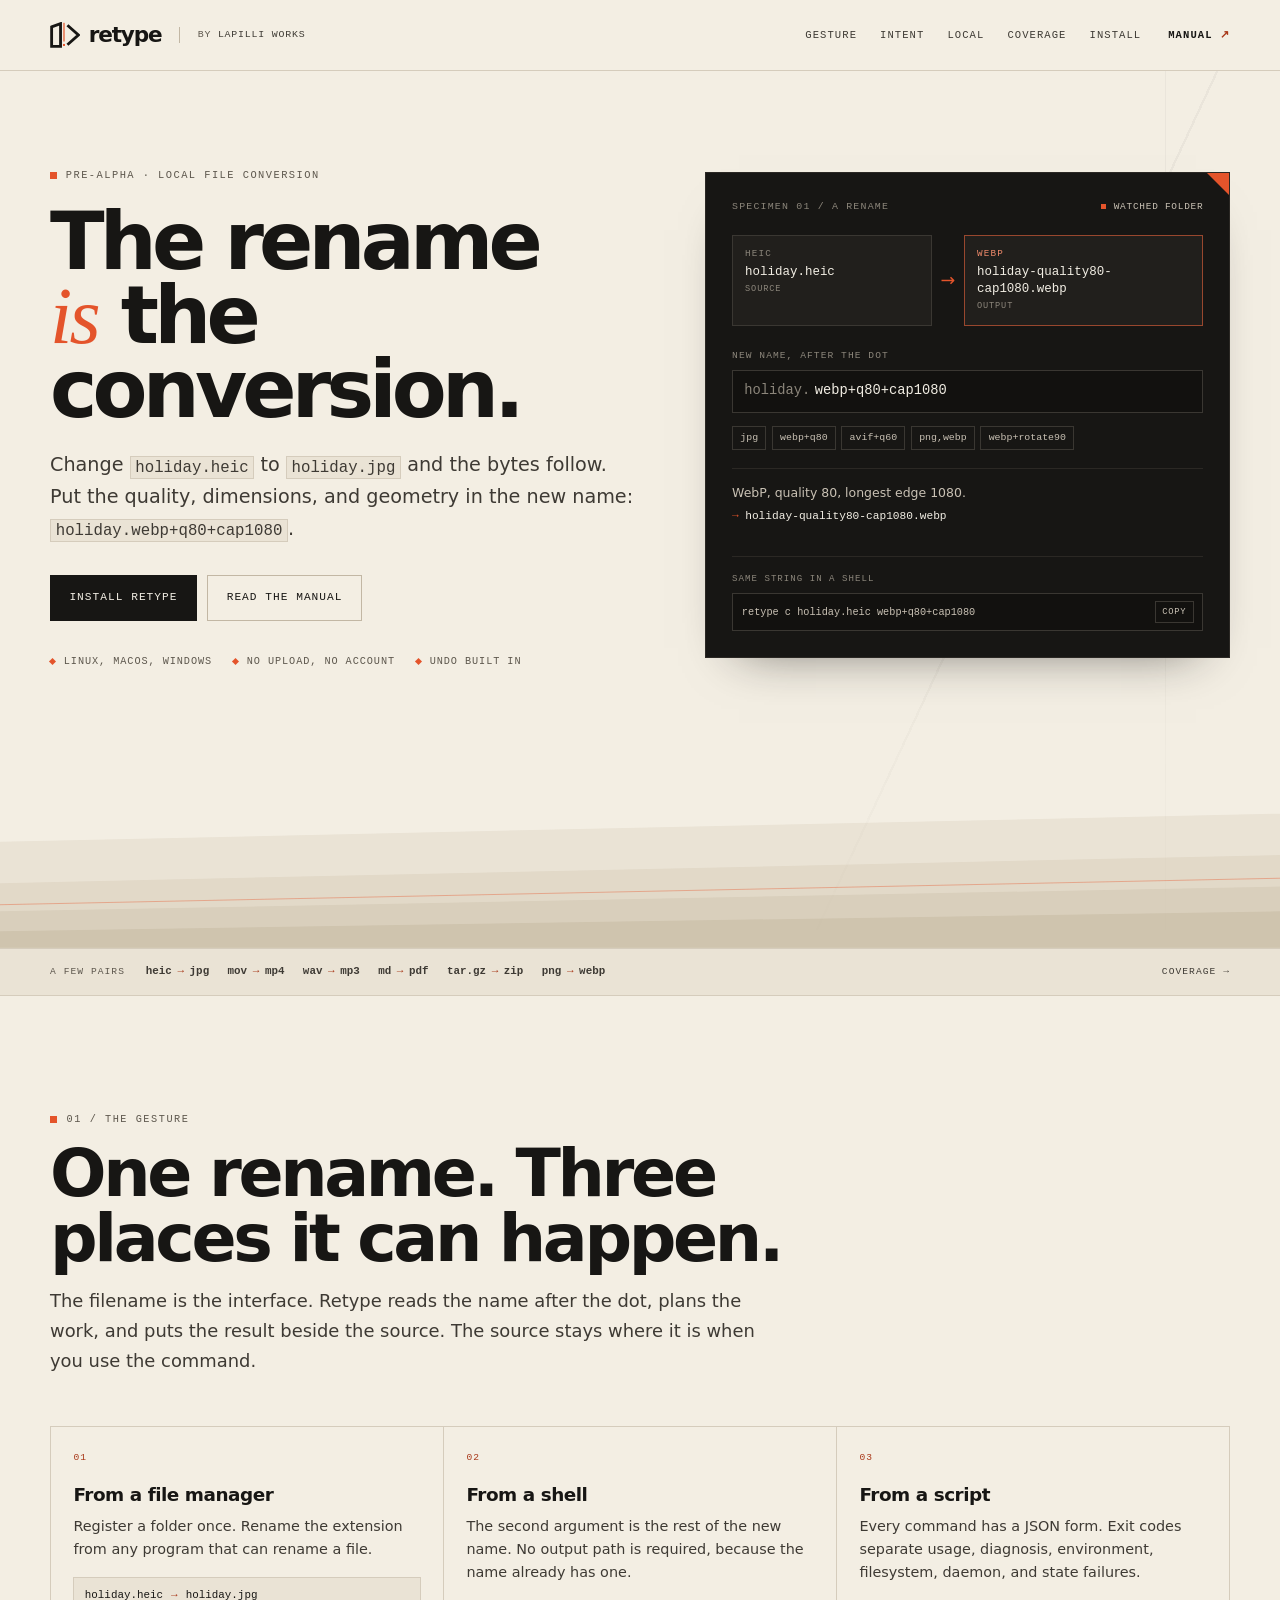
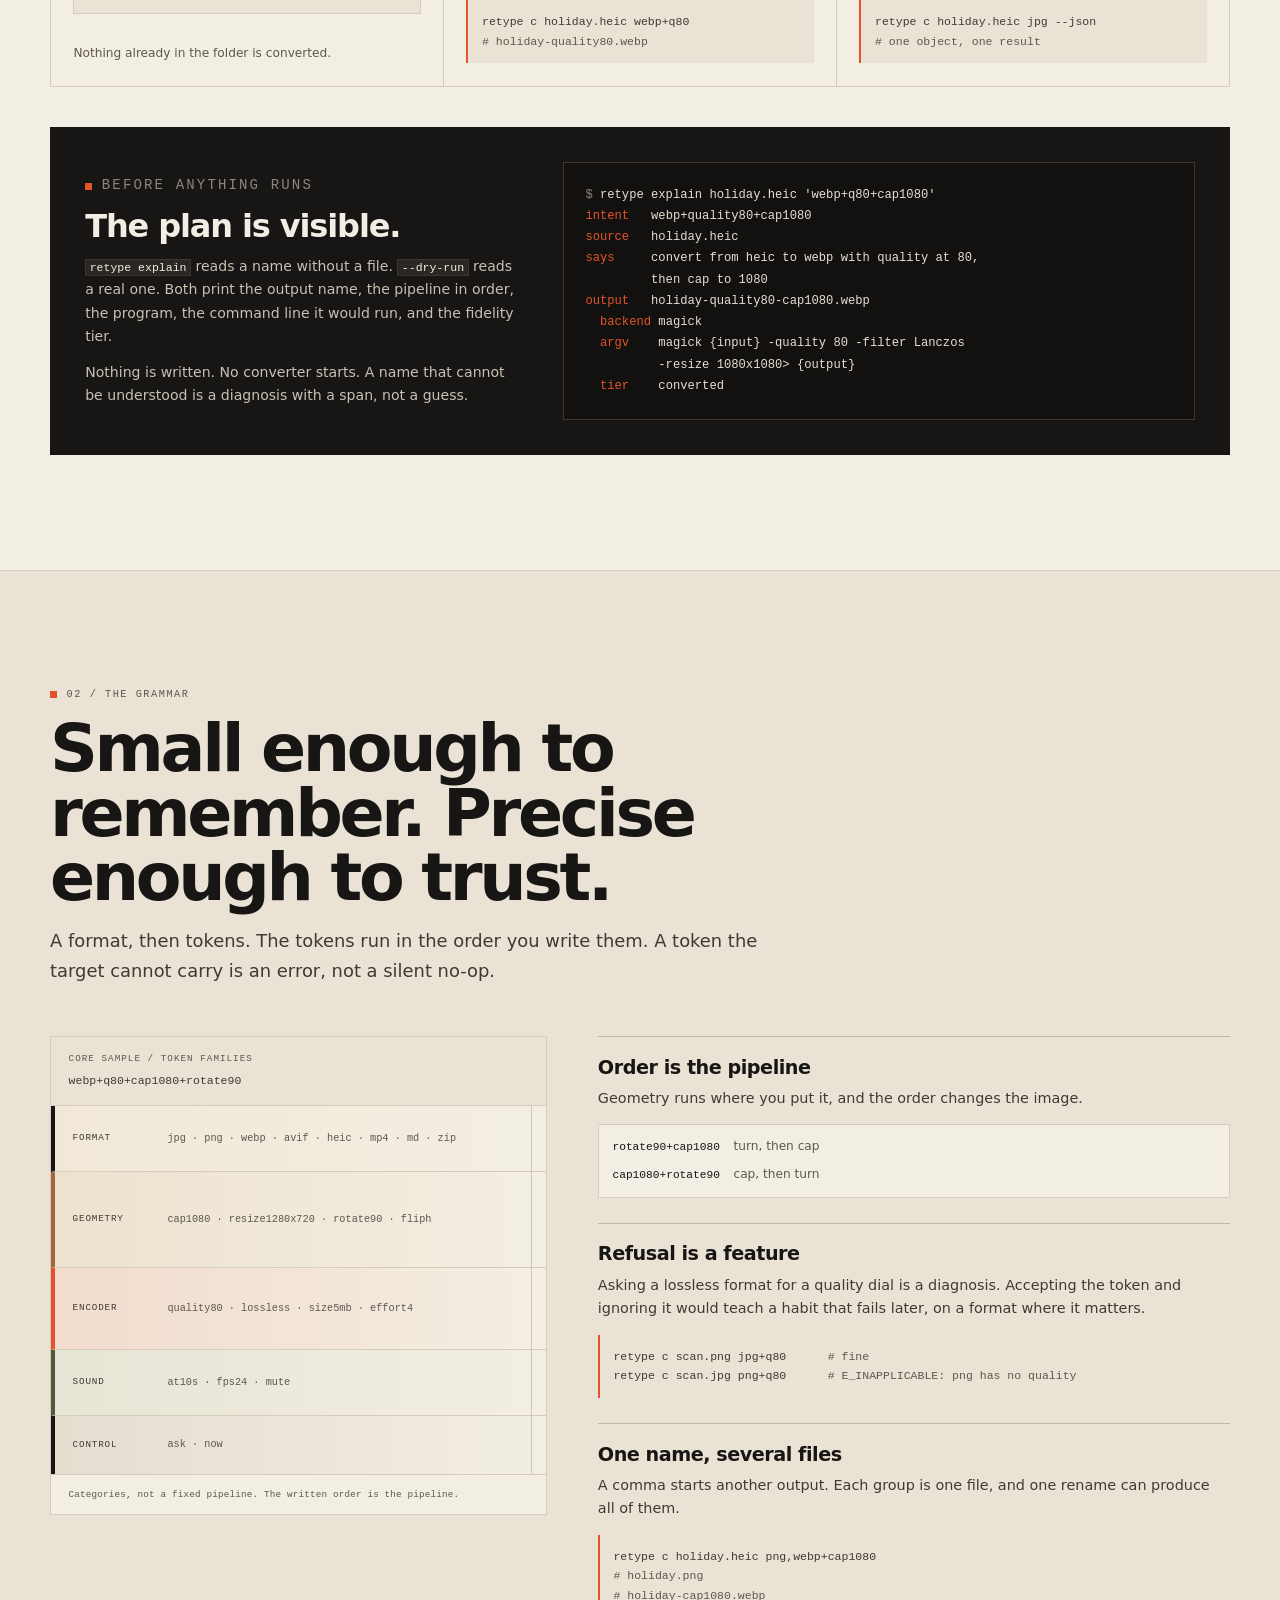
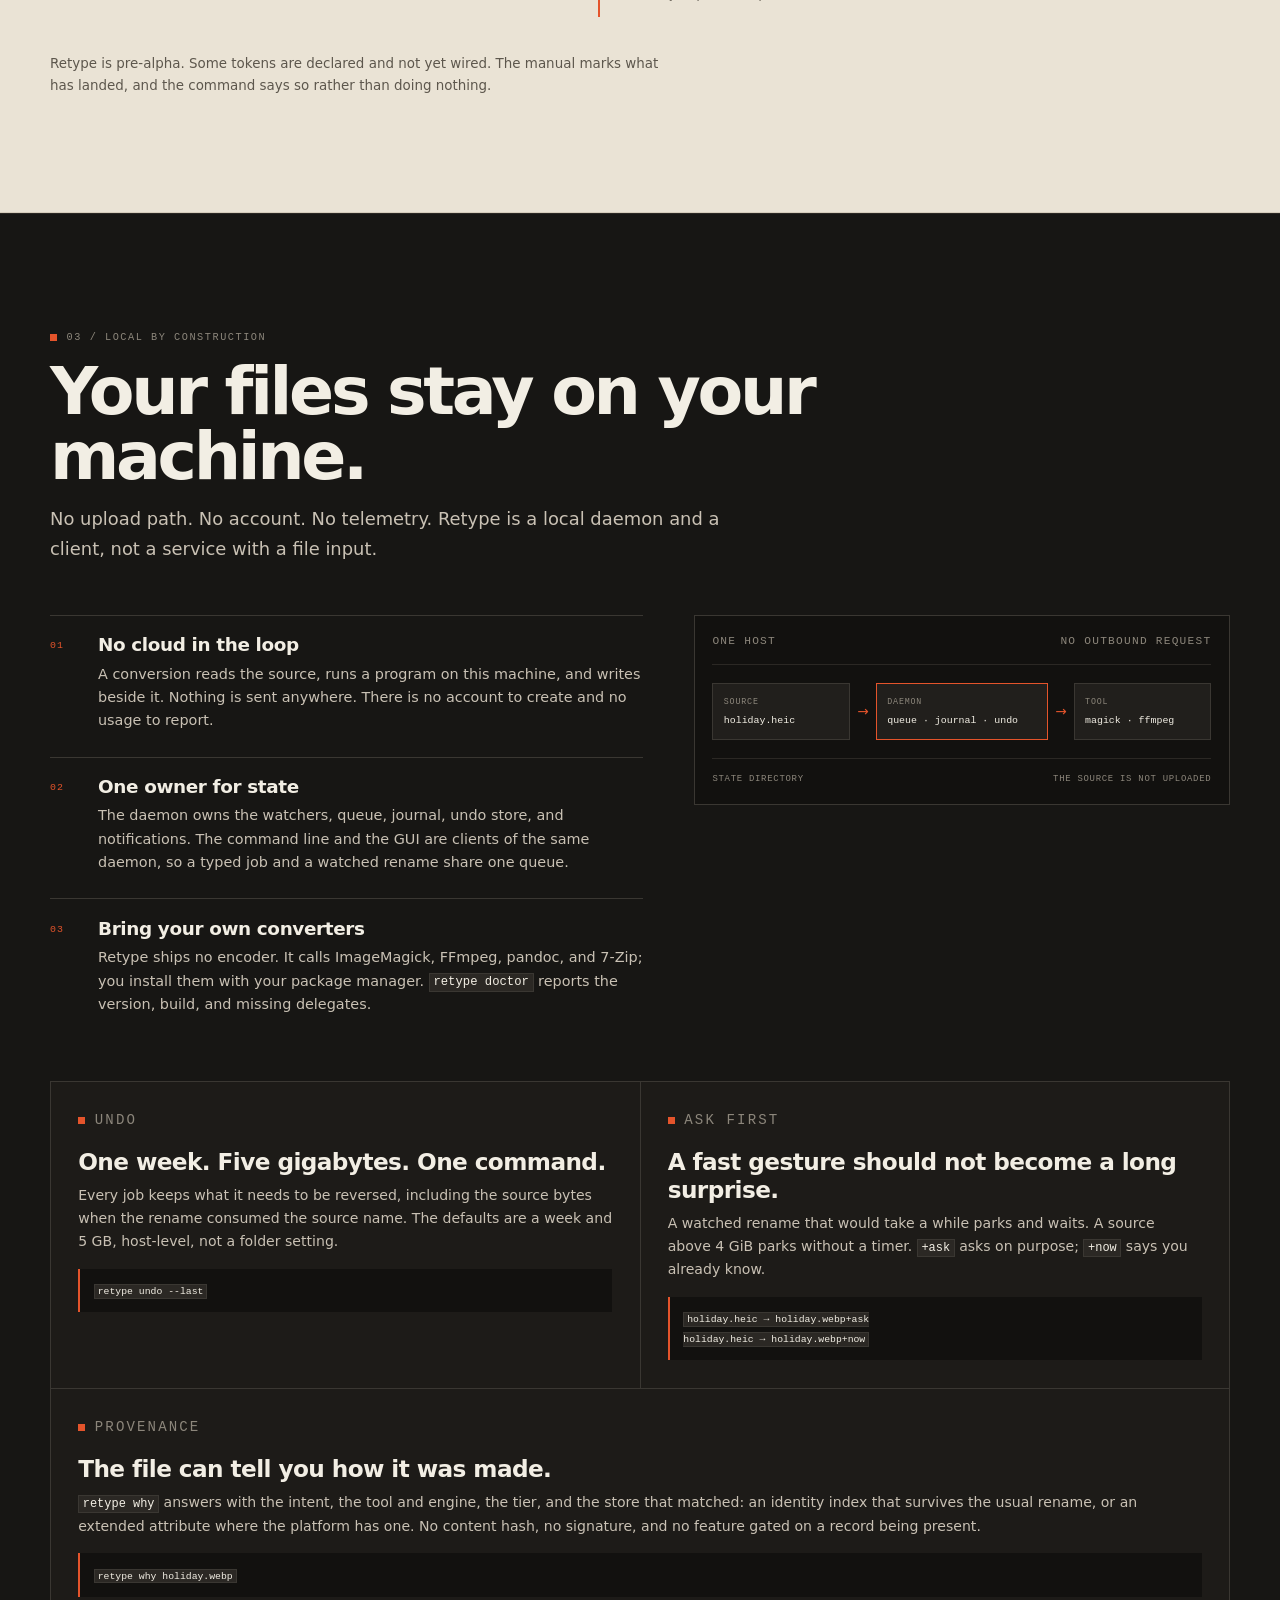
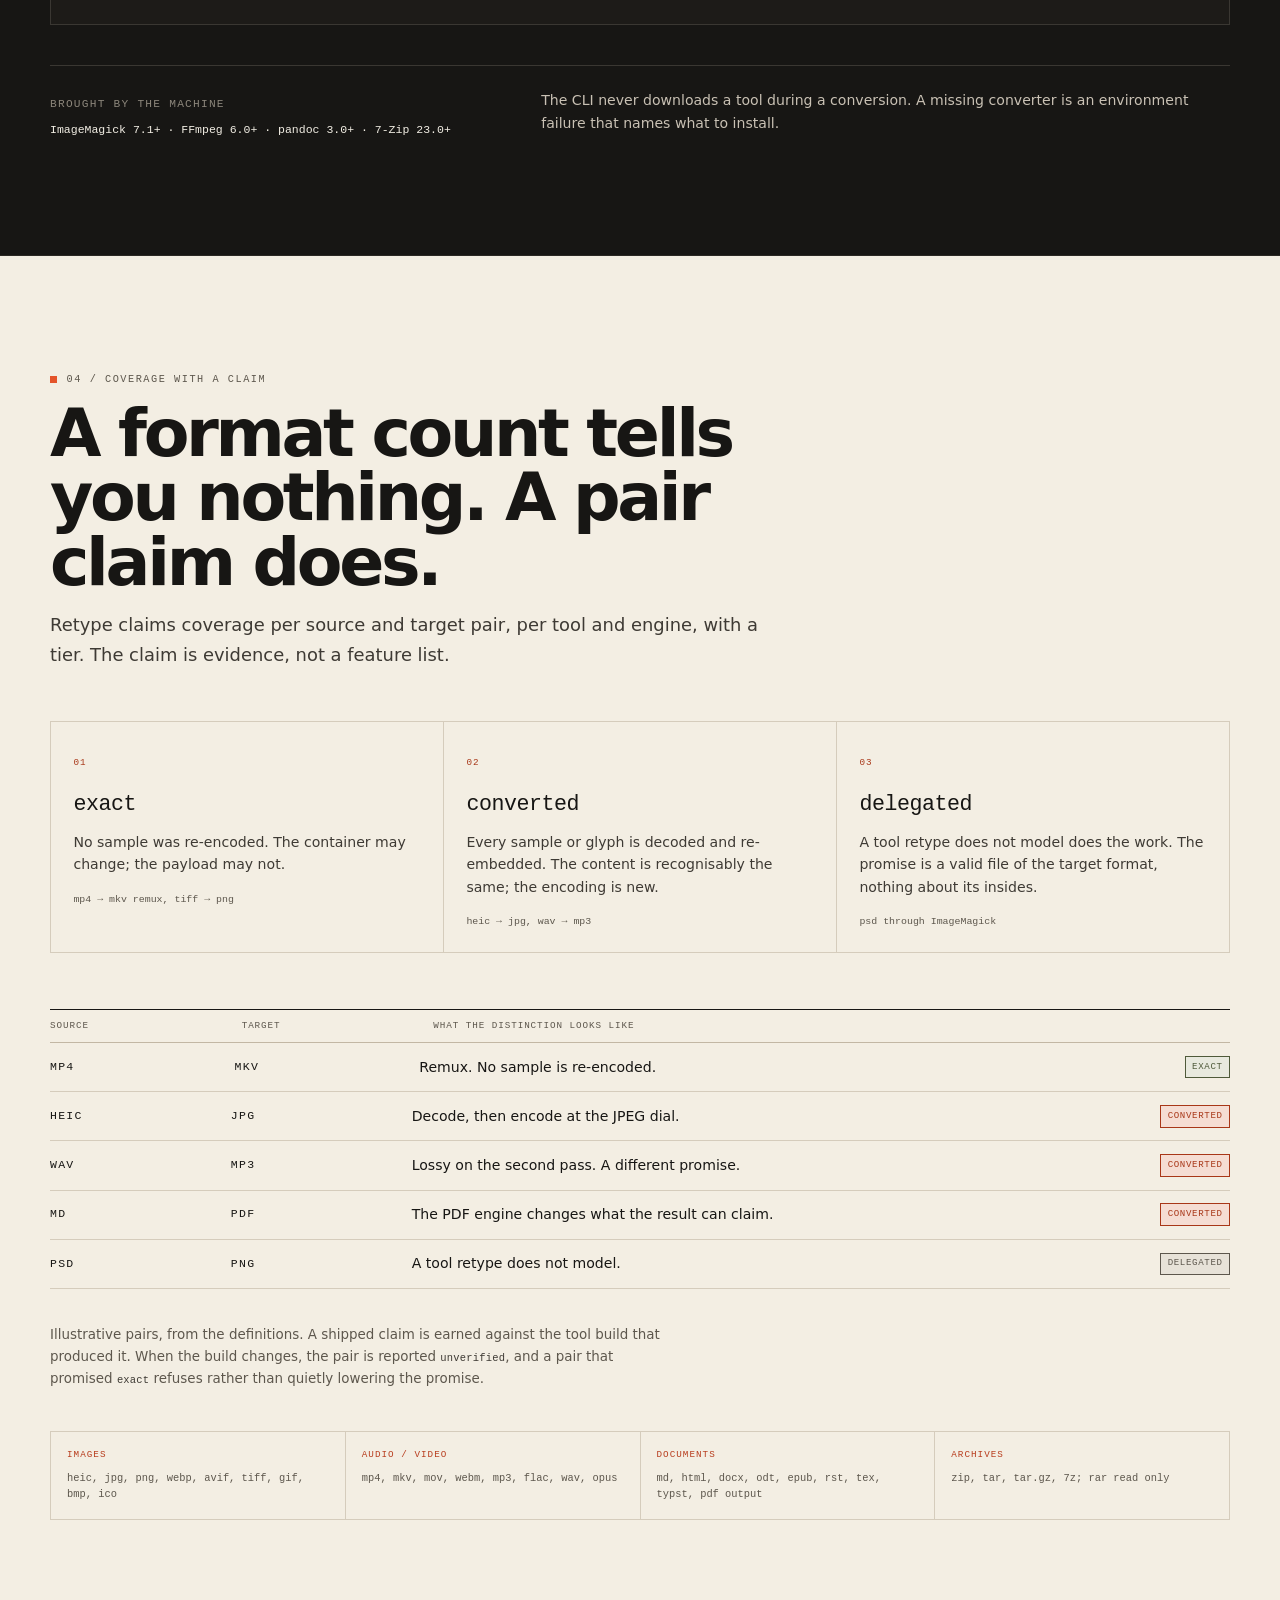
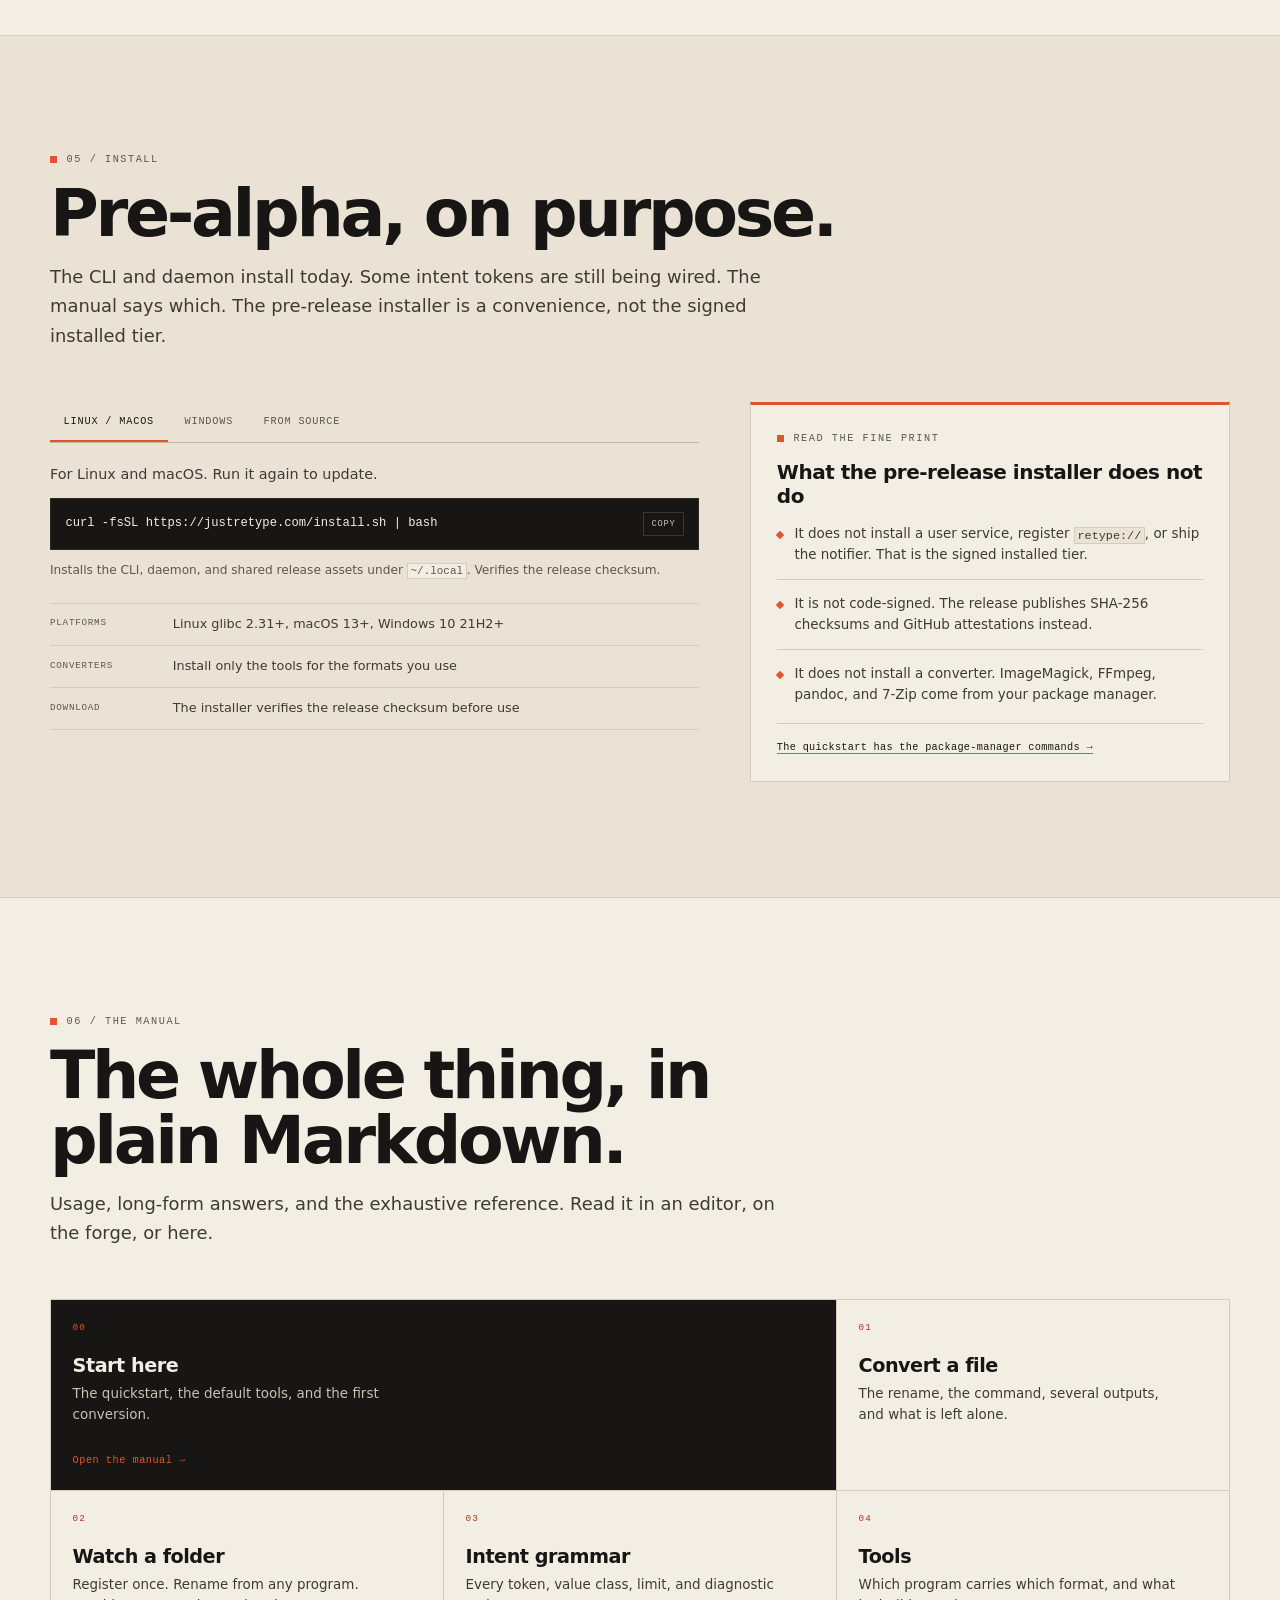
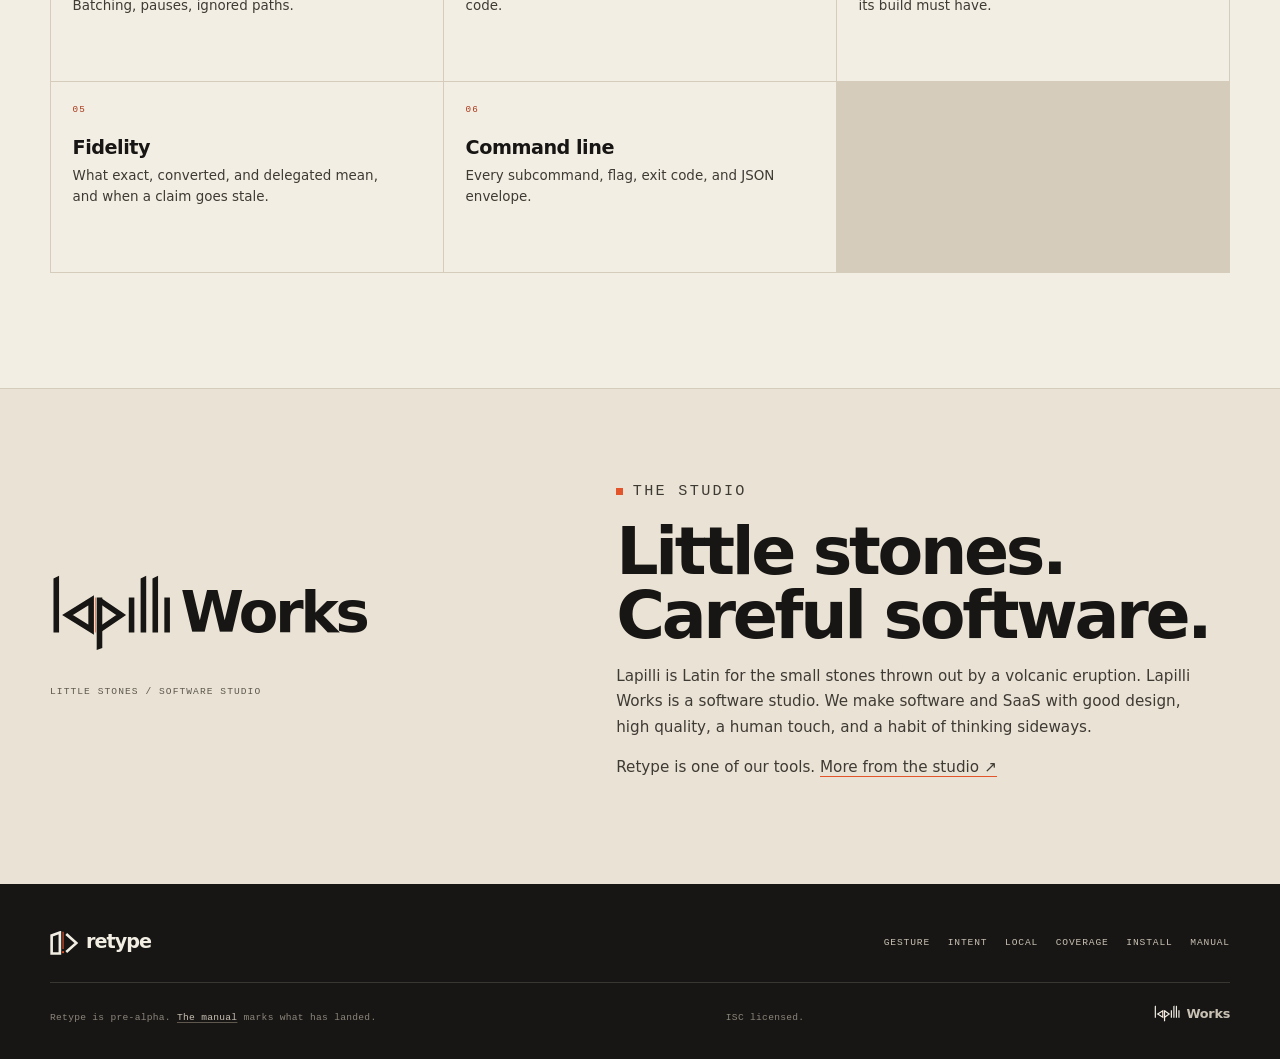
==== sites/product/index.html @ c3df469e "impl: add the retype product site" ====
<!DOCTYPE html>
<html lang="en-GB">
<head>
	<meta charset="utf-8">
	<meta name="viewport" content="width=device-width, initial-scale=1">
	<title>Retype - The rename is the conversion</title>
	<meta name="description" content="Retype is a local file converter that reads the extension. Rename holiday.heic to holiday.jpg, or holiday.webp+q80+cap1080, and the bytes follow. No upload, no account, no telemetry.">
	<meta name="theme-color" content="#F3EEE3">
	<meta name="color-scheme" content="light">
	<link rel="canonical" href="https://justretype.com/">
	<link rel="icon" href="public/favicon.svg" type="image/svg+xml">
	<link rel="stylesheet" href="assets/styles.css">
	<meta property="og:type" content="website">
	<meta property="og:site_name" content="Retype">
	<meta property="og:title" content="Retype - The rename is the conversion">
	<meta property="og:description" content="Change the extension. The bytes follow. Quality, size, and geometry travel on the same name. Local only, with undo.">
	<meta property="og:url" content="https://justretype.com/">
	<meta property="og:image" content="https://justretype.com/public/og.svg">
	<meta property="og:image:type" content="image/svg+xml">
	<meta property="og:image:width" content="1200">
	<meta property="og:image:height" content="630">
	<meta property="og:image:alt" content="Retype. The rename is the conversion.">
	<meta name="twitter:card" content="summary_large_image">
	<meta name="twitter:image" content="https://justretype.com/public/og.svg">
	<noscript>
		<style>
			[data-reveal] { opacity: 1 !important; transform: none !important; }
			.tab-panel[hidden] { display: block !important; }
			.tabs { display: none; }
			@media (max-width: 900px) {
				.masthead-inner { flex-wrap: wrap; }
				.nav { position: static; display: flex; flex-direction: column; align-items: stretch; width: 100%; padding: 0 0 1rem; border: 0; box-shadow: none; }
				.nav a { padding: 0.7rem 0; border-bottom: 1px solid var(--line); }
				.nav-docs { border-bottom: 0; padding-left: 0; }
				.nav-toggle { display: none; }
			}
		</style>
	</noscript>
	<script>
		document.documentElement.classList.add('js')
		window.addEventListener('load', () => {
			setTimeout(() => {
				if (document.querySelector('[data-reveal].is-visible')) return
				for (const element of document.querySelectorAll('[data-reveal]')) element.classList.add('is-visible')
			}, 2500)
		})
	</script>
</head>
<body>
	<a class="skip-link" href="#main">Skip to content</a>

	<header class="masthead" data-header>
		<div class="wrap masthead-inner">
			<a class="brand" href="#top" aria-label="Retype, home">
				<img class="brand-mark" src="public/mark.svg" alt="" width="30" height="26">
				<span class="brand-word">retype</span>
			</a>
			<p class="brand-studio">by <a href="#studio">Lapilli Works</a></p>
			<button class="nav-toggle" type="button" aria-expanded="false" aria-controls="primary-nav" data-nav-toggle>
				<span class="nav-toggle-label" data-nav-label>Menu</span>
				<span class="nav-toggle-bars" aria-hidden="true"></span>
			</button>
			<nav class="nav" id="primary-nav" aria-label="Primary">
				<a href="#gesture">Gesture</a>
				<a href="#intent">Intent</a>
				<a href="#local">Local</a>
				<a href="#coverage">Coverage</a>
				<a href="#install">Install</a>
				<a class="nav-docs" href="/docs/">Manual <span aria-hidden="true">&#8599;</span></a>
			</nav>
		</div>
	</header>

	<main id="main">
		<section class="hero" id="top">
			<div class="wrap hero-grid">
				<div class="hero-copy">
					<p class="status" data-reveal><span class="status-dot" aria-hidden="true"></span> Pre-alpha &middot; local file conversion</p>
					<h1 data-reveal>
						<span class="h1-line">The rename</span>
						<span class="h1-line"><span class="accent">is</span> the</span>
						<span class="h1-line">conversion.</span>
					</h1>
					<p class="lede" data-reveal>Change <code>holiday.heic</code> to <code>holiday.jpg</code> and the bytes follow. Put the quality, dimensions, and geometry in the new name: <code>holiday.webp+q80+cap1080</code>.</p>
					<div class="actions" data-reveal>
						<a class="button primary" href="#install">Install retype</a>
						<a class="button ghost" href="/docs/">Read the manual</a>
					</div>
					<ul class="facts" data-reveal>
						<li>Linux, macOS, Windows</li>
						<li>No upload, no account</li>
						<li>Undo built in</li>
					</ul>
				</div>

				<div class="specimen" data-reveal role="group" aria-label="Interactive rename preview">
					<div class="specimen-head">
						<span class="mono">Specimen 01 / a rename</span>
						<span class="specimen-state"><span class="status-dot" aria-hidden="true"></span> watched folder</span>
					</div>

					<div class="rename">
						<div class="file-card">
							<span class="file-type">HEIC</span>
							<span class="file-name">holiday.heic</span>
							<span class="file-meta">source</span>
						</div>
						<span class="rename-arrow" aria-hidden="true">&rarr;</span>
						<div class="file-card target">
							<span class="file-type" data-target-type>WEBP</span>
							<span class="file-name" data-target-name>holiday-quality80-cap1080.webp</span>
							<span class="file-meta">output</span>
						</div>
					</div>

					<div class="field">
						<label for="intent-input">New name, after the dot</label>
						<div class="intent-input">
							<span aria-hidden="true">holiday.</span>
							<input id="intent-input" type="text" value="webp+q80+cap1080" spellcheck="false" autocomplete="off" autocapitalize="off" aria-describedby="demo-note">
						</div>
					</div>

					<div class="recipes" role="group" aria-label="Try a name">
						<button type="button" data-intent="jpg">jpg</button>
						<button type="button" data-intent="webp+q80">webp+q80</button>
						<button type="button" data-intent="avif+q60">avif+q60</button>
						<button type="button" data-intent="png,webp">png,webp</button>
						<button type="button" data-intent="webp+rotate90+cap1080">webp+rotate90</button>
					</div>

					<div class="demo-out" aria-live="polite">
						<p class="demo-note" id="demo-note" data-demo-note>WebP, quality 80, capped at 1080.</p>
						<ul class="output-list" data-output-list>
							<li><code>holiday-quality80-cap1080.webp</code></li>
						</ul>
					</div>

					<div class="specimen-foot">
						<span class="mono">Same string in a shell</span>
						<div class="mini-command">
							<code data-command>retype c holiday.heic webp+q80+cap1080</code>
							<button type="button" data-copy-command aria-label="Copy command">Copy</button>
						</div>
					</div>
				</div>
			</div>

			<div class="strata-band" aria-hidden="true">
				<svg viewBox="0 0 1440 170" preserveAspectRatio="none" focusable="false">
					<path d="M0 42 L1440 8 L1440 170 L0 170 Z" fill="#EAE3D5"/>
					<path d="M0 92 L1440 58 L1440 170 L0 170 Z" fill="#E2D9C8"/>
					<path d="M0 126 L1440 96 L1440 170 L0 170 Z" fill="#D9CFBC"/>
					<path d="M0 150 L1440 126 L1440 170 L0 170 Z" fill="#CFC4AE"/>
					<path d="M0 118 L1440 86" fill="none" stroke="#E4542B" stroke-width="1" opacity=".45"/>
				</svg>
			</div>
		</section>

		<div class="pair-strip">
			<div class="wrap pair-strip-inner">
				<span class="mono pair-label">A few pairs</span>
				<ul>
					<li><b>heic</b><span aria-hidden="true">&rarr;</span><b>jpg</b></li>
					<li><b>mov</b><span aria-hidden="true">&rarr;</span><b>mp4</b></li>
					<li><b>wav</b><span aria-hidden="true">&rarr;</span><b>mp3</b></li>
					<li><b>md</b><span aria-hidden="true">&rarr;</span><b>pdf</b></li>
					<li><b>tar.gz</b><span aria-hidden="true">&rarr;</span><b>zip</b></li>
					<li><b>png</b><span aria-hidden="true">&rarr;</span><b>webp</b></li>
				</ul>
				<a class="mono pair-link" href="#coverage">Coverage <span aria-hidden="true">&rarr;</span></a>
			</div>
		</div>

		<section class="section" id="gesture">
			<div class="wrap">
				<header class="section-head" data-reveal>
					<p class="kicker">01 / The gesture</p>
					<h2>One rename. Three places it can happen.</h2>
					<p class="section-lede">The filename is the interface. Retype reads the name after the dot, plans the work, and puts the result beside the source. The source stays where it is when you use the command.</p>
				</header>

				<div class="gesture-grid">
					<article class="gesture-card" data-reveal>
						<span class="card-index">01</span>
						<h3>From a file manager</h3>
						<p>Register a folder once. Rename the extension from any program that can rename a file.</p>
						<div class="mini-rename" aria-label="Rename holiday.heic to holiday.jpg">
							<code>holiday.heic</code>
							<span aria-hidden="true">&rarr;</span>
							<code>holiday.jpg</code>
						</div>
						<p class="card-note">Nothing already in the folder is converted.</p>
					</article>

					<article class="gesture-card" data-reveal>
						<span class="card-index">02</span>
						<h3>From a shell</h3>
						<p>The second argument is the rest of the new name. No output path is required, because the name already has one.</p>
						<pre class="snippet"><code>retype c holiday.heic webp+q80
<span class="c-muted"># holiday-quality80.webp</span></code></pre>
					</article>

					<article class="gesture-card" data-reveal>
						<span class="card-index">03</span>
						<h3>From a script</h3>
						<p>Every command has a JSON form. Exit codes separate usage, diagnosis, environment, filesystem, daemon, and state failures.</p>
						<pre class="snippet"><code>retype c holiday.heic jpg --json
<span class="c-muted"># one object, one result</span></code></pre>
					</article>
				</div>

				<div class="explain-panel" data-reveal>
					<div class="explain-copy">
						<p class="kicker">Before anything runs</p>
						<h3>The plan is visible.</h3>
						<p><code>retype explain</code> reads a name without a file. <code>--dry-run</code> reads a real one. Both print the output name, the pipeline in order, the program, the command line it would run, and the fidelity tier.</p>
						<p>Nothing is written. No converter starts. A name that cannot be understood is a diagnosis with a span, not a guess.</p>
					</div>
					<pre class="terminal" aria-label="Example retype explain output"><code><span class="c-muted">$</span> retype explain holiday.heic 'webp+q80+cap1080'
<span class="c-key">intent</span>   webp+quality80+cap1080
<span class="c-key">source</span>   holiday.heic
<span class="c-key">says</span>     convert from heic to webp with quality at 80,
         then cap to 1080
<span class="c-key">output</span>   holiday-quality80-cap1080.webp
  <span class="c-key">backend</span> magick
  <span class="c-key">argv</span>    magick {input} -quality 80 -filter Lanczos
          -resize 1080x1080&gt; {output}
  <span class="c-key">tier</span>    converted</code></pre>
				</div>
			</div>
		</section>

		<section class="section section-tint" id="intent">
			<div class="wrap">
				<header class="section-head" data-reveal>
					<p class="kicker">02 / The grammar</p>
					<h2>Small enough to remember. Precise enough to trust.</h2>
					<p class="section-lede">A format, then tokens. The tokens run in the order you write them. A token the target cannot carry is an error, not a silent no-op.</p>
				</header>

				<div class="intent-layout">
					<div class="core-sample" data-reveal>
						<div class="core-head">
							<span class="mono">Core sample / token families</span>
							<code>webp+q80+cap1080+rotate90</code>
						</div>
						<ol class="core" aria-label="Token families">
							<li class="core-layer core-format">
								<span class="core-name">Format</span>
								<span class="core-tokens">jpg &middot; png &middot; webp &middot; avif &middot; heic &middot; mp4 &middot; md &middot; zip</span>
							</li>
							<li class="core-layer core-geometry">
								<span class="core-name">Geometry</span>
								<span class="core-tokens">cap1080 &middot; resize1280x720 &middot; rotate90 &middot; fliph</span>
							</li>
							<li class="core-layer core-encoder">
								<span class="core-name">Encoder</span>
								<span class="core-tokens">quality80 &middot; lossless &middot; size5mb &middot; effort4</span>
							</li>
							<li class="core-layer core-sound">
								<span class="core-name">Sound</span>
								<span class="core-tokens">at10s &middot; fps24 &middot; mute</span>
							</li>
							<li class="core-layer core-control">
								<span class="core-name">Control</span>
								<span class="core-tokens">ask &middot; now</span>
							</li>
						</ol>
						<p class="core-note">Categories, not a fixed pipeline. The written order is the pipeline.</p>
					</div>

					<div class="intent-notes">
						<article data-reveal>
							<h3>Order is the pipeline</h3>
							<p>Geometry runs where you put it, and the order changes the image.</p>
							<div class="compare">
								<code>rotate90+cap1080</code>
								<span>turn, then cap</span>
								<code>cap1080+rotate90</code>
								<span>cap, then turn</span>
							</div>
						</article>

						<article data-reveal>
							<h3>Refusal is a feature</h3>
							<p>Asking a lossless format for a quality dial is a diagnosis. Accepting the token and ignoring it would teach a habit that fails later, on a format where it matters.</p>
							<pre class="snippet"><code>retype c scan.png jpg+q80      <span class="c-muted"># fine</span>
retype c scan.jpg png+q80      <span class="c-muted"># E_INAPPLICABLE: png has no quality</span></code></pre>
						</article>

						<article data-reveal>
							<h3>One name, several files</h3>
							<p>A comma starts another output. Each group is one file, and one rename can produce all of them.</p>
							<pre class="snippet"><code>retype c holiday.heic png,webp+cap1080
<span class="c-muted"># holiday.png</span>
<span class="c-muted"># holiday-cap1080.webp</span></code></pre>
						</article>
					</div>
				</div>

				<p class="fine-print" data-reveal>Retype is pre-alpha. Some tokens are declared and not yet wired. The manual marks what has landed, and the command says so rather than doing nothing.</p>
			</div>
		</section>

		<section class="section section-dark" id="local">
			<div class="wrap">
				<header class="section-head" data-reveal>
					<p class="kicker light">03 / Local by construction</p>
					<h2>Your files stay on your machine.</h2>
					<p class="section-lede">No upload path. No account. No telemetry. Retype is a local daemon and a client, not a service with a file input.</p>
				</header>

				<div class="local-grid">
					<div class="local-principles">
						<article data-reveal>
							<span class="num">01</span>
							<h3>No cloud in the loop</h3>
							<p>A conversion reads the source, runs a program on this machine, and writes beside it. Nothing is sent anywhere. There is no account to create and no usage to report.</p>
						</article>
						<article data-reveal>
							<span class="num">02</span>
							<h3>One owner for state</h3>
							<p>The daemon owns the watchers, queue, journal, undo store, and notifications. The command line and the GUI are clients of the same daemon, so a typed job and a watched rename share one queue.</p>
						</article>
						<article data-reveal>
							<span class="num">03</span>
							<h3>Bring your own converters</h3>
							<p>Retype ships no encoder. It calls ImageMagick, FFmpeg, pandoc, and 7-Zip; you install them with your package manager. <code>retype doctor</code> reports the version, build, and missing delegates.</p>
						</article>
					</div>

					<figure class="schematic" data-reveal>
						<div class="schematic-head">
							<span class="mono">One host</span>
							<span class="mono">no outbound request</span>
						</div>
						<div class="schematic-row">
							<div class="node">
								<span class="node-label">source</span>
								<strong>holiday.heic</strong>
							</div>
							<span class="node-arrow" aria-hidden="true">&rarr;</span>
							<div class="node node-daemon">
								<span class="node-label">daemon</span>
								<strong>queue &middot; journal &middot; undo</strong>
							</div>
							<span class="node-arrow" aria-hidden="true">&rarr;</span>
							<div class="node">
								<span class="node-label">tool</span>
								<strong>magick &middot; ffmpeg</strong>
							</div>
						</div>
						<figcaption>
							<span>state directory</span>
							<span>the source is not uploaded</span>
						</figcaption>
					</figure>
				</div>

				<div class="dark-cards">
					<article class="dark-card" data-reveal>
						<p class="kicker light">Undo</p>
						<h3>One week. Five gigabytes. One command.</h3>
						<p>Every job keeps what it needs to be reversed, including the source bytes when the rename consumed the source name. The defaults are a week and 5 GB, host-level, not a folder setting.</p>
						<pre class="snippet dark"><code>retype undo --last</code></pre>
					</article>
					<article class="dark-card" data-reveal>
						<p class="kicker light">Ask first</p>
						<h3>A fast gesture should not become a long surprise.</h3>
						<p>A watched rename that would take a while parks and waits. A source above 4 GiB parks without a timer. <code>+ask</code> asks on purpose; <code>+now</code> says you already know.</p>
						<pre class="snippet dark"><code>holiday.heic &rarr; holiday.webp+ask
holiday.heic &rarr; holiday.webp+now</code></pre>
					</article>
					<article class="dark-card dark-card-wide" data-reveal>
						<p class="kicker light">Provenance</p>
						<h3>The file can tell you how it was made.</h3>
						<p><code>retype why</code> answers with the intent, the tool and engine, the tier, and the store that matched: an identity index that survives the usual rename, or an extended attribute where the platform has one. No content hash, no signature, and no feature gated on a record being present.</p>
						<pre class="snippet dark"><code>retype why holiday.webp</code></pre>
					</article>
				</div>

				<div class="tool-row" data-reveal>
					<div>
						<span class="mono">Brought by the machine</span>
						<p class="tool-list">ImageMagick 7.1+ &middot; FFmpeg 6.0+ &middot; pandoc 3.0+ &middot; 7-Zip 23.0+</p>
					</div>
					<p>The CLI never downloads a tool during a conversion. A missing converter is an environment failure that names what to install.</p>
				</div>
			</div>
		</section>

		<section class="section" id="coverage">
			<div class="wrap">
				<header class="section-head" data-reveal>
					<p class="kicker">04 / Coverage with a claim</p>
					<h2>A format count tells you nothing. A pair claim does.</h2>
					<p class="section-lede">Retype claims coverage per source and target pair, per tool and engine, with a tier. The claim is evidence, not a feature list.</p>
				</header>

				<div class="tier-grid">
					<article class="tier-card" data-reveal>
						<span class="tier-mark">01</span>
						<h3>exact</h3>
						<p>No sample was re-encoded. The container may change; the payload may not.</p>
						<span class="tier-eg">mp4 &rarr; mkv remux, tiff &rarr; png</span>
					</article>
					<article class="tier-card" data-reveal>
						<span class="tier-mark">02</span>
						<h3>converted</h3>
						<p>Every sample or glyph is decoded and re-embedded. The content is recognisably the same; the encoding is new.</p>
						<span class="tier-eg">heic &rarr; jpg, wav &rarr; mp3</span>
					</article>
					<article class="tier-card" data-reveal>
						<span class="tier-mark">03</span>
						<h3>delegated</h3>
						<p>A tool retype does not model does the work. The promise is a valid file of the target format, nothing about its insides.</p>
						<span class="tier-eg">psd through ImageMagick</span>
					</article>
				</div>

				<div class="pair-table" data-reveal>
					<div class="pair-row pair-head">
						<span>Source</span>
						<span>Target</span>
						<span>What the distinction looks like</span>
					</div>
					<div class="pair-row">
						<span class="mono">mp4</span>
						<span class="mono">mkv</span>
						<span>Remux. No sample is re-encoded.</span>
						<span class="pair-tier exact">exact</span>
					</div>
					<div class="pair-row">
						<span class="mono">heic</span>
						<span class="mono">jpg</span>
						<span>Decode, then encode at the JPEG dial.</span>
						<span class="pair-tier converted">converted</span>
					</div>
					<div class="pair-row">
						<span class="mono">wav</span>
						<span class="mono">mp3</span>
						<span>Lossy on the second pass. A different promise.</span>
						<span class="pair-tier converted">converted</span>
					</div>
					<div class="pair-row">
						<span class="mono">md</span>
						<span class="mono">pdf</span>
						<span>The PDF engine changes what the result can claim.</span>
						<span class="pair-tier converted">converted</span>
					</div>
					<div class="pair-row">
						<span class="mono">psd</span>
						<span class="mono">png</span>
						<span>A tool retype does not model.</span>
						<span class="pair-tier delegated">delegated</span>
					</div>
				</div>
				<p class="fine-print" data-reveal>Illustrative pairs, from the definitions. A shipped claim is earned against the tool build that produced it. When the build changes, the pair is reported <em>unverified</em>, and a pair that promised <em>exact</em> refuses rather than quietly lowering the promise.</p>

				<ul class="family-list" data-reveal>
					<li><span class="mono">Images</span><p>heic, jpg, png, webp, avif, tiff, gif, bmp, ico</p></li>
					<li><span class="mono">Audio / video</span><p>mp4, mkv, mov, webm, mp3, flac, wav, opus</p></li>
					<li><span class="mono">Documents</span><p>md, html, docx, odt, epub, rst, tex, typst, pdf output</p></li>
					<li><span class="mono">Archives</span><p>zip, tar, tar.gz, 7z; rar read only</p></li>
				</ul>
			</div>
		</section>

		<section class="section section-tint" id="install">
			<div class="wrap">
				<header class="section-head" data-reveal>
					<p class="kicker">05 / Install</p>
					<h2>Pre-alpha, on purpose.</h2>
					<p class="section-lede">The CLI and daemon install today. Some intent tokens are still being wired. The manual says which. The pre-release installer is a convenience, not the signed installed tier.</p>
				</header>

				<div class="install-grid">
					<div class="install-main" data-reveal>
						<div class="tabs" role="tablist" aria-label="Install platform">
							<button type="button" role="tab" aria-selected="true" aria-controls="install-unix" id="tab-unix" tabindex="0" data-tab="unix">Linux / macOS</button>
							<button type="button" role="tab" aria-selected="false" aria-controls="install-windows" id="tab-windows" tabindex="-1" data-tab="windows">Windows</button>
							<button type="button" role="tab" aria-selected="false" aria-controls="install-source" id="tab-source" tabindex="-1" data-tab="source">From source</button>
						</div>

						<div class="tab-panel" id="install-unix" role="tabpanel" aria-labelledby="tab-unix">
							<p>For Linux and macOS. Run it again to update.</p>
							<div class="command">
								<code>curl -fsSL https://justretype.com/install.sh | bash</code>
								<button type="button" data-copy aria-label="Copy Unix install command">Copy</button>
							</div>
							<p class="small">Installs the CLI, daemon, and shared release assets under <code>~/.local</code>. Verifies the release checksum.</p>
						</div>

						<div class="tab-panel" id="install-windows" role="tabpanel" aria-labelledby="tab-windows" hidden>
							<p>In PowerShell. Run it again to update.</p>
							<div class="command">
								<code>irm https://justretype.com/install.ps1 | iex</code>
								<button type="button" data-copy aria-label="Copy Windows install command">Copy</button>
							</div>
							<p class="small">Installs under <code>%LOCALAPPDATA%\Programs\retype</code> and adds its <code>bin</code> directory to the user <code>PATH</code>.</p>
						</div>

						<div class="tab-panel" id="install-source" role="tabpanel" aria-labelledby="tab-source" hidden>
							<p>With a Rust toolchain, 1.85 or newer. The source tier is the CLI only.</p>
							<div class="command">
								<code>cargo install --git https://github.com/LapilliWorks/retype retype-cli</code>
								<button type="button" data-copy aria-label="Copy source install command">Copy</button>
							</div>
							<p class="small">The binary includes the daemon, but no user service, URI registration, or notifier bundle. A workaround, not the supported path.</p>
						</div>

						<ul class="requirements">
							<li><span>Platforms</span> Linux glibc 2.31+, macOS 13+, Windows 10 21H2+</li>
							<li><span>Converters</span> Install only the tools for the formats you use</li>
							<li><span>Download</span> The installer verifies the release checksum before use</li>
						</ul>
					</div>

					<aside class="install-note" data-reveal>
						<p class="kicker">Read the fine print</p>
						<h3>What the pre-release installer does not do</h3>
						<ul class="check-list">
							<li>It does not install a user service, register <code>retype://</code>, or ship the notifier. That is the signed installed tier.</li>
							<li>It is not code-signed. The release publishes SHA-256 checksums and GitHub attestations instead.</li>
							<li>It does not install a converter. ImageMagick, FFmpeg, pandoc, and 7-Zip come from your package manager.</li>
						</ul>
						<p class="aside-link"><a href="/docs/">The quickstart has the package-manager commands <span aria-hidden="true">&rarr;</span></a></p>
					</aside>
				</div>
			</div>
		</section>

		<section class="section" id="manual">
			<div class="wrap">
				<header class="section-head" data-reveal>
					<p class="kicker">06 / The manual</p>
					<h2>The whole thing, in plain Markdown.</h2>
					<p class="section-lede">Usage, long-form answers, and the exhaustive reference. Read it in an editor, on the forge, or here.</p>
				</header>

				<div class="manual-grid">
					<a class="manual-card manual-lead" href="/docs/" data-reveal>
						<span class="manual-index">00</span>
						<h3>Start here</h3>
						<p>The quickstart, the default tools, and the first conversion.</p>
						<span class="manual-go">Open the manual <span aria-hidden="true">&rarr;</span></span>
					</a>
					<a class="manual-card" href="/docs/usage/convert.html" data-reveal>
						<span class="manual-index">01</span>
						<h3>Convert a file</h3>
						<p>The rename, the command, several outputs, and what is left alone.</p>
					</a>
					<a class="manual-card" href="/docs/usage/watch.html" data-reveal>
						<span class="manual-index">02</span>
						<h3>Watch a folder</h3>
						<p>Register once. Rename from any program. Batching, pauses, ignored paths.</p>
					</a>
					<a class="manual-card" href="/docs/reference/intents.html" data-reveal>
						<span class="manual-index">03</span>
						<h3>Intent grammar</h3>
						<p>Every token, value class, limit, and diagnostic code.</p>
					</a>
					<a class="manual-card" href="/docs/advanced/converters.html" data-reveal>
						<span class="manual-index">04</span>
						<h3>Tools</h3>
						<p>Which program carries which format, and what its build must have.</p>
					</a>
					<a class="manual-card" href="/docs/advanced/fidelity.html" data-reveal>
						<span class="manual-index">05</span>
						<h3>Fidelity</h3>
						<p>What exact, converted, and delegated mean, and when a claim goes stale.</p>
					</a>
					<a class="manual-card" href="/docs/reference/cli.html" data-reveal>
						<span class="manual-index">06</span>
						<h3>Command line</h3>
						<p>Every subcommand, flag, exit code, and JSON envelope.</p>
					</a>
				</div>
			</div>
		</section>

		<section class="studio" id="studio">
			<div class="wrap studio-inner">
				<div class="studio-lockup" data-reveal>
					<a href="https://lapil.li" aria-label="Lapilli Works">
						<img src="public/lapilli-wordmark.svg" alt="Lapilli" width="1000" height="686" loading="lazy" decoding="async">
						<span>Works</span>
					</a>
					<p class="mono">Little stones / software studio</p>
				</div>
				<div class="studio-copy" data-reveal>
					<p class="kicker">The studio</p>
					<h2>Little stones. Careful software.</h2>
					<p>Lapilli is Latin for the small stones thrown out by a volcanic eruption. Lapilli Works is a software studio. We make software and SaaS with good design, high quality, a human touch, and a habit of thinking sideways.</p>
					<p>Retype is one of our tools. <a href="https://lapil.li">More from the studio <span aria-hidden="true">&#8599;</span></a></p>
				</div>
			</div>
		</section>
	</main>

	<footer class="footer">
		<div class="wrap footer-top">
			<a class="footer-brand" href="#top" aria-label="Retype, back to top">
				<img src="public/mark-reversed.svg" alt="" width="28" height="24">
				<span>retype</span>
			</a>
			<nav class="footer-nav" aria-label="Footer">
				<a href="#gesture">Gesture</a>
				<a href="#intent">Intent</a>
				<a href="#local">Local</a>
				<a href="#coverage">Coverage</a>
				<a href="#install">Install</a>
				<a href="/docs/">Manual</a>
			</nav>
		</div>
		<div class="wrap footer-bottom">
			<p>Retype is pre-alpha. <a href="/docs/">The manual</a> marks what has landed.</p>
			<p>ISC licensed.</p>
			<a class="footer-studio" href="#studio" aria-label="Lapilli Works">
				<img src="public/lapilli-wordmark-reversed.svg" alt="Lapilli" width="1000" height="686" loading="lazy" decoding="async">
				<span>Works</span>
			</a>
		</div>
	</footer>

	<script src="assets/app.js"></script>
</body>
</html>
---- sites/product/assets/styles.css ----
:root {
	--paper: #f3eee3;
	--paper-2: #eae3d5;
	--paper-3: #e2d9c8;
	--paper-4: #d9cfbc;
	--ink: #171614;
	--ink-2: #3e3a34;
	--muted: #5d574d;
	--ember-text: #a83718;
	--line: #d5ccbc;
	--line-strong: #c2b7a4;
	--ember: #e4542b;
	--ember-deep: #b83d1e;
	--cream: #f2eee4;
	--basalt: #171614;
	--basalt-2: #211f1c;
	--basalt-3: #2b2824;
	--moss: #4f5a3a;
	--mono: ui-monospace, sfmono-regular, menlo, consolas, 'Liberation Mono', monospace;
	--sans: 'Avenir Next', 'Helvetica Neue', 'Segoe UI', system-ui, -apple-system, sans-serif;
	--serif: 'Iowan Old Style', 'Palatino Linotype', palatino, georgia, serif;
	--max: 1180px;
	--gutter: clamp(1.15rem, 4vw, 3rem);
	--ease: cubic-bezier(0.2, 0.7, 0.2, 1);
}

*,
*::before,
*::after {
	box-sizing: border-box;
}

html {
	scroll-behavior: smooth;
	scroll-padding-top: 5rem;
}

body {
	margin: 0;
	background: var(--paper);
	color: var(--ink);
	font-family: var(--sans);
	font-size: 16px;
	line-height: 1.6;
	-webkit-font-smoothing: antialiased;
	text-rendering: optimizeLegibility;
}

::selection {
	background: var(--ember);
	color: var(--cream);
}

:focus-visible {
	outline: 2px solid var(--ember);
	outline-offset: 3px;
}

a {
	color: inherit;
	text-decoration-thickness: 1px;
	text-underline-offset: 0.2em;
}

img,
svg {
	display: block;
	max-width: 100%;
}

button,
input {
	font: inherit;
}

button {
	cursor: pointer;
}

code,
pre {
	font-family: var(--mono);
}

.skip-link {
	position: fixed;
	top: 0.75rem;
	left: 0.75rem;
	z-index: 100;
	transform: translateY(-200%);
	background: var(--ink);
	color: var(--cream);
	padding: 0.6rem 0.9rem;
	text-decoration: none;
	font-family: var(--mono);
	font-size: 0.72rem;
	letter-spacing: 0.08em;
	text-transform: uppercase;
}

.skip-link:focus {
	transform: translateY(0);
}

.wrap {
	width: min(var(--max), calc(100% - var(--gutter) * 2));
	margin-inline: auto;
}

.mono {
	font-family: var(--mono);
	font-size: 0.7rem;
	letter-spacing: 0.11em;
	text-transform: uppercase;
}

/* ---------- masthead ---------- */

.masthead {
	position: sticky;
	top: 0;
	z-index: 40;
	background: var(--paper);
	background: color-mix(in srgb, var(--paper) 88%, transparent);
	border-bottom: 1px solid var(--line);
	backdrop-filter: blur(10px);
	transition: box-shadow 0.2s ease, background 0.2s ease;
}

.masthead.is-scrolled {
	background: var(--paper);
	background: color-mix(in srgb, var(--paper) 96%, transparent);
	box-shadow: 0 1px 0 var(--line), 0 12px 30px -24px rgb(23 22 20 / 35%);
}

.masthead-inner {
	min-height: 70px;
	display: flex;
	align-items: center;
	gap: 1.1rem;
}

.brand {
	display: inline-flex;
	align-items: center;
	gap: 0.55rem;
	text-decoration: none;
	flex: none;
}

.brand-mark {
	width: 30px;
	height: auto;
}

.brand-word {
	font-size: 1.35rem;
	font-weight: 700;
	letter-spacing: -0.055em;
	line-height: 1;
}

.brand-studio {
	margin: 0;
	padding-left: 1.1rem;
	border-left: 1px solid var(--line-strong);
	font-family: var(--mono);
	font-size: 0.62rem;
	letter-spacing: 0.08em;
	text-transform: uppercase;
	color: var(--muted);
}

.brand-studio a {
	color: var(--ink-2);
	text-decoration: none;
	border-bottom: 1px solid transparent;
}

.brand-studio a:hover {
	border-bottom-color: var(--ember);
}

.nav {
	margin-left: auto;
	display: flex;
	align-items: center;
	gap: clamp(0.85rem, 1.8vw, 1.5rem);
}

.nav a {
	font-family: var(--mono);
	font-size: 0.66rem;
	letter-spacing: 0.1em;
	text-transform: uppercase;
	text-decoration: none;
	color: var(--ink-2);
	white-space: nowrap;
	transition: color 0.15s ease;
}

.nav a:hover {
	color: var(--ember-deep);
}

.nav-docs {
	padding-left: 0.25rem;
	color: var(--ink) !important;
	font-weight: 700 !important;
}

.nav-docs span {
	color: var(--ember-text);
}

.nav-toggle {
	display: none;
	margin-left: auto;
	align-items: center;
	gap: 0.55rem;
	background: transparent;
	border: 1px solid var(--line-strong);
	color: var(--ink);
	padding: 0.45rem 0.6rem;
}

.nav-toggle-label {
	font-family: var(--mono);
	font-size: 0.64rem;
	letter-spacing: 0.1em;
	text-transform: uppercase;
}

.nav-toggle-bars,
.nav-toggle-bars::before,
.nav-toggle-bars::after {
	display: block;
	width: 14px;
	height: 1px;
	background: currentColor;
	content: '';
	position: relative;
}

.nav-toggle-bars::before {
	position: absolute;
	top: -4px;
}

.nav-toggle-bars::after {
	position: absolute;
	top: 4px;
}

/* ---------- hero ---------- */

.hero {
	position: relative;
	overflow: hidden;
	padding-top: clamp(3rem, 7vw, 6rem);
}

.hero::before {
	position: absolute;
	inset: 0;
	content: '';
	pointer-events: none;
	background:
		linear-gradient(115deg, transparent 0 72%, rgb(23 22 20 / 4%) 72% 72.15%, transparent 72.15%),
		linear-gradient(90deg, transparent 0 91%, rgb(23 22 20 / 4%) 91% 91.1%, transparent 91.1%);
	mask-image: linear-gradient(to bottom, #000 0 58%, transparent 100%);
}

.hero-grid {
	position: relative;
	z-index: 1;
	display: grid;
	grid-template-columns: minmax(0, 1.06fr) minmax(0, 0.94fr);
	gap: clamp(2.5rem, 5vw, 5rem);
	align-items: center;
	padding-bottom: clamp(3rem, 7vw, 6rem);
}

.hero-grid > * {
	min-width: 0;
}

.status {
	display: inline-flex;
	align-items: center;
	gap: 0.55rem;
	margin: 0 0 1.35rem;
	font-family: var(--mono);
	font-size: 0.65rem;
	letter-spacing: 0.14em;
	text-transform: uppercase;
	color: var(--muted);
}

.status-dot {
	display: inline-block;
	width: 7px;
	height: 7px;
	background: var(--ember);
	flex: none;
	animation: pulse 2.8s ease-in-out infinite;
}

h1 {
	margin: 0 0 1.4rem;
	font-size: clamp(2.6rem, 13vw, 5rem);
	line-height: 0.92;
	letter-spacing: -0.06em;
	font-weight: 700;
}

.h1-line {
	display: block;
}

h1 .accent {
	color: var(--ember);
	font-family: var(--serif);
	font-style: italic;
	font-weight: 400;
	letter-spacing: -0.035em;
}

.lede {
	max-width: 54ch;
	margin: 0 0 1.9rem;
	font-size: clamp(1.04rem, 1.5vw, 1.2rem);
	line-height: 1.65;
	color: var(--ink-2);
}

.lede code,
.section-lede code,
.fine-print code,
.studio-copy code {
	font-size: 0.82em;
	background: var(--paper-2);
	border: 1px solid var(--line);
	padding: 0.1em 0.3em;
	white-space: nowrap;
}

.actions {
	display: flex;
	flex-wrap: wrap;
	gap: 0.65rem;
	margin-bottom: 2rem;
}

.button {
	display: inline-flex;
	align-items: center;
	justify-content: center;
	gap: 0.55rem;
	min-height: 46px;
	padding: 0.7rem 1.15rem;
	border: 1px solid var(--ink);
	font-family: var(--mono);
	font-size: 0.7rem;
	letter-spacing: 0.09em;
	text-transform: uppercase;
	text-decoration: none;
	transition: background 0.16s ease, color 0.16s ease, border-color 0.16s ease, transform 0.16s ease;
}

.button.primary {
	background: var(--ink);
	color: var(--cream);
}

.button.primary:hover {
	background: var(--ember-deep);
	border-color: var(--ember-deep);
	transform: translateY(-1px);
}

.button.ghost {
	background: transparent;
	color: var(--ink);
	border-color: var(--line-strong);
}

.button.ghost:hover {
	border-color: var(--ink);
	background: var(--paper-2);
	transform: translateY(-1px);
}

.facts {
	display: flex;
	flex-wrap: wrap;
	gap: 0.5rem 1.3rem;
	margin: 0;
	padding: 0;
	list-style: none;
	font-family: var(--mono);
	font-size: 0.64rem;
	letter-spacing: 0.09em;
	text-transform: uppercase;
	color: var(--muted);
}

.facts li {
	display: inline-flex;
	align-items: center;
	gap: 0.55rem;
}

.facts li::before {
	content: '';
	width: 5px;
	height: 5px;
	background: var(--ember);
	transform: rotate(45deg);
	flex: none;
}

/* ---------- specimen ---------- */

.specimen {
	position: relative;
	background: var(--basalt);
	color: var(--cream);
	border: 1px solid var(--basalt-3);
	padding: clamp(1.15rem, 2.5vw, 1.6rem);
	box-shadow: 0 24px 50px -34px rgb(23 22 20 / 65%);
}

.specimen::before {
	content: '';
	position: absolute;
	top: 0;
	right: 0;
	width: 0;
	height: 0;
	border-top: 22px solid var(--ember);
	border-left: 22px solid transparent;
}

.specimen-head {
	display: flex;
	flex-wrap: wrap;
	justify-content: space-between;
	align-items: center;
	gap: 0.4rem 1rem;
	margin-bottom: 1.25rem;
	color: #8c867b;
}

.specimen-head .mono {
	font-size: 0.62rem;
	letter-spacing: 0.12em;
}

.specimen-state {
	display: inline-flex;
	align-items: center;
	gap: 0.45rem;
	font-family: var(--mono);
	font-size: 0.59rem;
	letter-spacing: 0.08em;
	text-transform: uppercase;
	color: #c9c1b4;
}

.specimen-state .status-dot {
	width: 5px;
	height: 5px;
}

.rename {
	display: grid;
	grid-template-columns: minmax(0, 1fr) auto minmax(0, 1.2fr);
	gap: 0.55rem;
	align-items: stretch;
	margin-bottom: 1.35rem;
}

.file-card {
	min-width: 0;
	display: flex;
	flex-direction: column;
	gap: 0.15rem;
	padding: 0.7rem 0.75rem;
	background: var(--basalt-2);
	border: 1px solid #3a3732;
}

.file-card.target {
	border-color: var(--ember);
	border-color: color-mix(in srgb, var(--ember) 55%, #3a3732);
}

.file-type {
	font-family: var(--mono);
	font-size: 0.58rem;
	letter-spacing: 0.13em;
	color: #8c867b;
}

.file-card.target .file-type {
	color: #f08a6b;
}

.file-name {
	font-family: var(--mono);
	font-size: clamp(0.68rem, 1.3vw, 0.78rem);
	line-height: 1.35;
	color: var(--cream);
	overflow-wrap: anywhere;
}

.file-meta {
	font-family: var(--mono);
	font-size: 0.54rem;
	letter-spacing: 0.1em;
	text-transform: uppercase;
	color: #8c867b;
}

.rename-arrow {
	align-self: center;
	color: var(--ember);
	font-size: 1.1rem;
}

.field {
	margin-bottom: 0.8rem;
}

.field label {
	display: block;
	margin-bottom: 0.4rem;
	font-family: var(--mono);
	font-size: 0.6rem;
	letter-spacing: 0.11em;
	text-transform: uppercase;
	color: #8c867b;
}

.intent-input {
	display: flex;
	align-items: center;
	gap: 0.15rem;
	background: #12110f;
	border: 1px solid #3a3732;
	padding: 0.55rem 0.7rem;
	transition: border-color 0.15s ease;
}

.intent-input:focus-within {
	border-color: var(--ember);
}

.intent-input span {
	font-family: var(--mono);
	font-size: 0.86rem;
	color: #8c867b;
}

.intent-input input {
	width: 100%;
	min-width: 0;
	background: transparent;
	border: 0;
	outline: 0;
	color: var(--cream);
	font-family: var(--mono);
	font-size: 0.86rem;
	caret-color: var(--ember);
}

.recipes {
	display: flex;
	flex-wrap: wrap;
	gap: 0.35rem;
	margin-bottom: 1.15rem;
}

.recipes button {
	background: transparent;
	border: 1px solid #3a3732;
	color: #c9c1b4;
	padding: 0.25rem 0.45rem;
	font-family: var(--mono);
	font-size: 0.62rem;
	line-height: 1.4;
	transition: border-color 0.15s ease, color 0.15s ease, background 0.15s ease;
}

.recipes button:hover,
.recipes button.is-active {
	border-color: var(--ember);
	color: var(--cream);
	background: var(--basalt-3);
	background: color-mix(in srgb, var(--ember) 12%, transparent);
}

.demo-out {
	min-height: 72px;
	padding-top: 0.9rem;
	border-top: 1px solid var(--basalt-3);
}

.demo-note {
	margin: 0 0 0.35rem;
	font-size: 0.78rem;
	line-height: 1.5;
	color: #c9c1b4;
}

.demo-note.is-error {
	color: #f08a6b;
}

.output-list {
	display: flex;
	flex-direction: column;
	gap: 0.15rem;
	margin: 0;
	padding: 0;
	list-style: none;
}

.output-list li {
	font-family: var(--mono);
	font-size: 0.7rem;
	line-height: 1.45;
	color: var(--cream);
	overflow-wrap: anywhere;
}

.output-list li::before {
	content: '→';
	margin-right: 0.4rem;
	color: var(--ember);
}

.output-list li.is-note {
	color: #8c867b;
}

.output-list li.is-note::before {
	color: #6e6a63;
}

.specimen-foot {
	margin-top: 1rem;
	padding-top: 0.9rem;
	border-top: 1px solid var(--basalt-3);
}

.specimen-foot > .mono {
	display: block;
	margin-bottom: 0.4rem;
	font-size: 0.57rem;
	color: #8c867b;
}

.mini-command {
	display: flex;
	align-items: center;
	gap: 0.5rem;
	background: #12110f;
	border: 1px solid #3a3732;
	padding: 0.45rem 0.55rem;
}

.mini-command code {
	flex: 1;
	min-width: 0;
	overflow-x: auto;
	white-space: nowrap;
	font-size: 0.64rem;
	color: #c9c1b4;
}

.mini-command button {
	flex: none;
	background: transparent;
	border: 1px solid #3a3732;
	color: #c9c1b4;
	padding: 0.2rem 0.4rem;
	font-family: var(--mono);
	font-size: 0.55rem;
	letter-spacing: 0.08em;
	text-transform: uppercase;
}

.mini-command button:hover {
	border-color: var(--ember);
	color: var(--cream);
}

/* ---------- strata / pair strip ---------- */

.strata-band {
	margin-top: clamp(1rem, 4vw, 3rem);
	line-height: 0;
}

.strata-band svg {
	width: 100%;
	height: clamp(70px, 11vw, 170px);
}

.pair-strip {
	background: var(--paper-2);
	border-top: 1px solid var(--line);
	border-bottom: 1px solid var(--line);
	padding: 0.9rem 0;
}

.pair-strip-inner {
	display: flex;
	align-items: center;
	flex-wrap: wrap;
	gap: 0.75rem 1.3rem;
}

.pair-label {
	color: var(--muted);
	font-size: 0.6rem;
}

.pair-strip ul {
	display: flex;
	flex-wrap: wrap;
	gap: 0.55rem 1.15rem;
	margin: 0;
	padding: 0;
	list-style: none;
}

.pair-strip li {
	display: inline-flex;
	align-items: center;
	gap: 0.35rem;
	font-family: var(--mono);
	font-size: 0.68rem;
	color: var(--ink-2);
}

.pair-strip li b {
	font-weight: 600;
}

.pair-strip li span {
	color: var(--ember-text);
}

.pair-link {
	margin-left: auto;
	color: var(--ink-2);
	text-decoration: none;
	font-size: 0.6rem;
	white-space: nowrap;
}

.pair-link:hover {
	color: var(--ember-deep);
}

/* ---------- sections ---------- */

.section {
	padding: clamp(4.5rem, 9vw, 8rem) 0;
}

.section-tint {
	background: var(--paper-2);
	border-top: 1px solid var(--line);
	border-bottom: 1px solid var(--line);
}

.section-head {
	max-width: 800px;
	margin-bottom: clamp(2.2rem, 4vw, 3.4rem);
}

.kicker {
	display: flex;
	align-items: center;
	gap: 0.6rem;
	margin: 0 0 0.85rem;
	font-family: var(--mono);
	font-size: 0.64rem;
	letter-spacing: 0.15em;
	text-transform: uppercase;
	color: var(--muted);
}

.kicker::before {
	content: '';
	width: 7px;
	height: 7px;
	background: var(--ember);
	flex: none;
}

.kicker.light {
	color: #8c867b;
}

h2 {
	margin: 0 0 1rem;
	font-size: clamp(2.2rem, 5.2vw, 4.2rem);
	line-height: 0.97;
	letter-spacing: -0.05em;
	font-weight: 700;
}

.section-lede {
	max-width: 64ch;
	margin: 0;
	font-size: clamp(1rem, 1.4vw, 1.12rem);
	line-height: 1.65;
	color: var(--ink-2);
}

.section-dark {
	background: var(--basalt);
	color: var(--cream);
	border-top: 1px solid var(--basalt-3);
	border-bottom: 1px solid var(--basalt-3);
}

.section-dark .section-lede {
	color: #c9c1b4;
}

.section-dark code {
	color: var(--cream);
	background: var(--basalt-3);
	border: 1px solid #3a3732;
	padding: 0.1em 0.3em;
	font-size: 0.85em;
}

.fine-print {
	max-width: 72ch;
	margin: 2.2rem 0 0;
	font-size: 0.84rem;
	line-height: 1.65;
	color: var(--muted);
}

.fine-print em {
	color: var(--ink-2);
	font-style: normal;
	font-family: var(--mono);
	font-size: 0.78em;
	letter-spacing: 0.02em;
}

/* ---------- gesture ---------- */

.gesture-grid {
	display: grid;
	grid-template-columns: repeat(3, minmax(0, 1fr));
	gap: 1px;
	background: var(--line);
	border: 1px solid var(--line);
}

.gesture-card {
	display: flex;
	flex-direction: column;
	background: var(--paper);
	padding: 1.4rem;
	min-width: 0;
}

.card-index {
	font-family: var(--mono);
	font-size: 0.6rem;
	letter-spacing: 0.12em;
	color: var(--ember-text);
	margin-bottom: 1.2rem;
}

.gesture-card h3 {
	margin: 0 0 0.55rem;
	font-size: 1.15rem;
	letter-spacing: -0.025em;
	line-height: 1.2;
}

.gesture-card p {
	margin: 0 0 1rem;
	font-size: 0.9rem;
	line-height: 1.6;
	color: var(--ink-2);
}

.mini-rename {
	display: flex;
	align-items: center;
	gap: 0.5rem;
	flex-wrap: wrap;
	padding: 0.55rem 0.65rem;
	background: var(--paper-2);
	border: 1px solid var(--line);
	font-family: var(--mono);
	font-size: 0.68rem;
}

.mini-rename span {
	color: var(--ember-text);
}

.card-note {
	margin-top: auto !important;
	margin-bottom: 0 !important;
	padding-top: 1rem;
	font-size: 0.76rem !important;
	color: var(--muted) !important;
}

.snippet {
	margin: 0;
	padding: 0.75rem 0.85rem;
	background: var(--paper-2);
	border-left: 2px solid var(--ember);
	overflow-x: auto;
	font-size: 0.72rem;
	line-height: 1.7;
	color: var(--ink-2);
}

.snippet.dark {
	background: #12110f;
	border-left-color: var(--ember);
	color: #c9c1b4;
}

.c-muted {
	color: var(--muted);
}

.snippet.dark .c-muted {
	color: #8c867b;
}

.c-key {
	color: var(--ember);
}

.terminal .c-muted {
	color: #8c867b;
}

.explain-panel {
	display: grid;
	grid-template-columns: minmax(0, 0.82fr) minmax(0, 1.18fr);
	gap: clamp(1.5rem, 3vw, 3rem);
	align-items: center;
	margin-top: 2.5rem;
	padding: clamp(1.4rem, 3vw, 2.2rem);
	background: var(--basalt);
	color: var(--cream);
}

.explain-copy .kicker {
	color: #8c867b;
}

.explain-copy h3 {
	margin: 0 0 0.7rem;
	font-size: clamp(1.4rem, 2.6vw, 2rem);
	letter-spacing: -0.035em;
	line-height: 1.05;
}

.explain-copy p {
	margin: 0 0 0.8rem;
	font-size: 0.88rem;
	line-height: 1.65;
	color: #c9c1b4;
}

.explain-copy p:last-child {
	margin-bottom: 0;
}

.explain-copy code {
	background: var(--basalt-3);
	border: 1px solid #3a3732;
	color: var(--cream);
	padding: 0.1em 0.3em;
	font-size: 0.82em;
}

.terminal {
	margin: 0;
	padding: clamp(1rem, 2vw, 1.35rem);
	background: #12110f;
	border: 1px solid #3a3732;
	overflow-x: auto;
	font-size: clamp(0.66rem, 1.1vw, 0.76rem);
	line-height: 1.75;
	color: #e6dfd2;
}

/* ---------- intent ---------- */

.intent-layout {
	display: grid;
	grid-template-columns: minmax(0, 0.88fr) minmax(0, 1.12fr);
	gap: clamp(2rem, 4vw, 3.5rem);
	align-items: start;
}

.intent-layout > *,
.install-grid > *,
.core-sample,
.core-head,
.core-head code,
.core-layer,
.command,
.command code {
	min-width: 0;
}

.core-sample {
	width: 100%;
	border: 1px solid var(--line);
	background: var(--paper);
}

.core-head {
	padding: 0.9rem 1.1rem;
	border-bottom: 1px solid var(--line);
	background: var(--paper-2);
}

.core-head .mono {
	display: block;
	margin-bottom: 0.35rem;
	color: var(--muted);
	font-size: 0.58rem;
}

.core-head code {
	display: block;
	font-size: 0.72rem;
	color: var(--ink-2);
	overflow-wrap: anywhere;
}

.core {
	position: relative;
	margin: 0;
	padding: 0;
	list-style: none;
	counter-reset: core;
}

.core::after {
	content: '';
	position: absolute;
	top: 0;
	right: 14px;
	bottom: 0;
	width: 1px;
	background: var(--line-strong);
	opacity: 0.7;
}

.core-layer {
	display: grid;
	grid-template-columns: 82px minmax(0, 1fr);
	gap: 0.8rem;
	align-items: center;
	padding: 0.85rem 2rem 0.85rem 1.1rem;
	border-bottom: 1px solid var(--line);
	border-left: 4px solid var(--line-strong);
}

.core-layer:last-child {
	border-bottom: 0;
}

.core-name {
	font-family: var(--mono);
	font-size: 0.58rem;
	letter-spacing: 0.09em;
	text-transform: uppercase;
	color: var(--ink-2);
}

.core-tokens {
	font-family: var(--mono);
	font-size: 0.64rem;
	line-height: 1.55;
	color: var(--muted);
	overflow-wrap: anywhere;
}

.core-format {
	min-height: 66px;
	background: linear-gradient(90deg, #f1e8d8, var(--paper));
	border-left-color: var(--ink);
}

.core-geometry {
	min-height: 96px;
	background: linear-gradient(90deg, #ede2cf, var(--paper));
	border-left-color: #a06a3d;
}

.core-encoder {
	min-height: 82px;
	background: linear-gradient(90deg, #f2dccd, var(--paper));
	border-left-color: var(--ember);
}

.core-sound {
	min-height: 66px;
	background: linear-gradient(90deg, #e7e5d6, var(--paper));
	border-left-color: var(--moss);
}

.core-control {
	min-height: 58px;
	background: linear-gradient(90deg, #e5ddd0, var(--paper));
	border-left-color: var(--ink);
}

.core-note {
	margin: 0;
	padding: 0.8rem 1.1rem;
	border-top: 1px solid var(--line);
	font-family: var(--mono);
	font-size: 0.58rem;
	line-height: 1.5;
	letter-spacing: 0.02em;
	color: var(--muted);
}

.intent-notes {
	display: flex;
	flex-direction: column;
	gap: 1.6rem;
}

.intent-notes article {
	padding-top: 1.15rem;
	border-top: 1px solid var(--line-strong);
}

.intent-notes h3 {
	margin: 0 0 0.5rem;
	font-size: 1.2rem;
	letter-spacing: -0.025em;
	line-height: 1.2;
}

.intent-notes p {
	margin: 0 0 0.9rem;
	font-size: 0.9rem;
	line-height: 1.62;
	color: var(--ink-2);
}

.compare {
	display: grid;
	grid-template-columns: max-content 1fr;
	gap: 0.45rem 0.85rem;
	align-items: baseline;
	padding: 0.75rem 0.85rem;
	background: var(--paper);
	border: 1px solid var(--line);
	font-size: 0.72rem;
}

.compare code {
	font-size: 0.7rem;
	color: var(--ink);
}

.compare span {
	color: var(--muted);
	font-size: 0.76rem;
}

/* ---------- local ---------- */

.local-grid {
	display: grid;
	grid-template-columns: minmax(0, 1.05fr) minmax(0, 0.95fr);
	gap: clamp(2rem, 4vw, 4rem);
	align-items: start;
}

.local-principles {
	display: flex;
	flex-direction: column;
	gap: 1.5rem;
}

.local-principles article {
	display: grid;
	grid-template-columns: 2rem minmax(0, 1fr);
	column-gap: 1rem;
	padding-top: 1.15rem;
	border-top: 1px solid #3a3732;
}

.local-principles .num {
	grid-row: span 2;
	font-family: var(--mono);
	font-size: 0.62rem;
	letter-spacing: 0.1em;
	color: var(--ember);
	padding-top: 0.25rem;
}

.local-principles h3 {
	margin: 0 0 0.4rem;
	font-size: 1.15rem;
	letter-spacing: -0.02em;
	line-height: 1.2;
}

.local-principles p {
	margin: 0;
	font-size: 0.9rem;
	line-height: 1.62;
	color: #c9c1b4;
}

.schematic {
	margin: 0;
	padding: 1.1rem;
	background: #12110f;
	border: 1px solid #3a3732;
}

.schematic-head,
.schematic figcaption {
	display: flex;
	justify-content: space-between;
	gap: 1rem;
	font-family: var(--mono);
	font-size: 0.56rem;
	letter-spacing: 0.08em;
	text-transform: uppercase;
	color: #8c867b;
}

.schematic-head {
	padding-bottom: 0.8rem;
	border-bottom: 1px solid #2b2824;
}

.schematic-row {
	display: grid;
	grid-template-columns: minmax(0, 1fr) auto minmax(0, 1.25fr) auto minmax(0, 1fr);
	gap: 0.45rem;
	align-items: stretch;
	padding: 1.15rem 0;
}

.node {
	display: flex;
	flex-direction: column;
	gap: 0.35rem;
	justify-content: center;
	padding: 0.65rem;
	border: 1px solid #3a3732;
	background: var(--basalt-2);
	min-width: 0;
}

.node-daemon {
	border-color: var(--ember);
}

.node-label {
	font-family: var(--mono);
	font-size: 0.52rem;
	letter-spacing: 0.1em;
	text-transform: uppercase;
	color: #8c867b;
}

.node strong {
	font-family: var(--mono);
	font-size: 0.62rem;
	font-weight: 400;
	line-height: 1.5;
	color: var(--cream);
	overflow-wrap: anywhere;
}

.node-arrow {
	align-self: center;
	color: var(--ember);
	font-size: 0.85rem;
}

.schematic figcaption {
	padding-top: 0.8rem;
	border-top: 1px solid #2b2824;
	color: #8c867b;
}

.dark-cards {
	display: grid;
	grid-template-columns: repeat(2, minmax(0, 1fr));
	gap: 1px;
	margin-top: clamp(2.5rem, 5vw, 4rem);
	background: #3a3732;
	border: 1px solid #3a3732;
}

.dark-card {
	background: #1d1b18;
	padding: clamp(1.2rem, 2.5vw, 1.7rem);
}

.dark-card-wide {
	grid-column: span 2;
}

.dark-card h3 {
	margin: 0 0 0.55rem;
	font-size: clamp(1.15rem, 2.1vw, 1.45rem);
	letter-spacing: -0.025em;
	line-height: 1.2;
}

.dark-card p {
	margin: 0 0 1rem;
	font-size: 0.88rem;
	line-height: 1.62;
	color: #c9c1b4;
}

.dark-card p:last-child {
	margin-bottom: 0;
}

.dark-card .snippet {
	margin-top: 1rem;
}

.tool-row {
	display: grid;
	grid-template-columns: minmax(0, 0.8fr) minmax(0, 1.2fr);
	gap: 2rem;
	align-items: start;
	margin-top: 2.5rem;
	padding-top: 1.4rem;
	border-top: 1px solid #3a3732;
}

.tool-row .mono {
	color: #8c867b;
}

.tool-list {
	margin: 0.35rem 0 0;
	font-family: var(--mono);
	font-size: 0.72rem;
	line-height: 1.7;
	color: var(--cream);
}

.tool-row > p {
	margin: 0;
	font-size: 0.88rem;
	line-height: 1.65;
	color: #c9c1b4;
}

/* ---------- coverage ---------- */

.tier-grid {
	display: grid;
	grid-template-columns: repeat(3, minmax(0, 1fr));
	gap: 1px;
	background: var(--line);
	border: 1px solid var(--line);
}

.tier-card {
	background: var(--paper);
	padding: 1.4rem;
	min-width: 0;
	border-top: 3px solid transparent;
	transition: border-color 0.2s ease, background 0.2s ease;
}

.tier-card:hover {
	border-top-color: var(--ember);
	background: var(--paper-2);
	background: color-mix(in srgb, var(--paper) 60%, var(--paper-2));
}

.tier-mark {
	font-family: var(--mono);
	font-size: 0.58rem;
	letter-spacing: 0.1em;
	color: var(--ember-text);
}

.tier-card h3 {
	margin: 0.9rem 0 0.55rem;
	font-family: var(--mono);
	font-size: 1.35rem;
	font-weight: 500;
	letter-spacing: -0.02em;
}

.tier-card p {
	margin: 0 0 1rem;
	font-size: 0.88rem;
	line-height: 1.6;
	color: var(--ink-2);
}

.tier-eg {
	display: block;
	font-family: var(--mono);
	font-size: 0.62rem;
	line-height: 1.55;
	color: var(--muted);
}

.pair-table {
	margin-top: clamp(2.5rem, 5vw, 3.5rem);
	border-top: 1px solid var(--ink);
}

.pair-row {
	display: grid;
	grid-template-columns: minmax(70px, 0.45fr) minmax(70px, 0.45fr) minmax(0, 2fr) auto;
	gap: 1rem;
	align-items: center;
	padding: 0.8rem 0;
	border-bottom: 1px solid var(--line);
	font-size: 0.88rem;
}

.pair-head {
	padding: 0.55rem 0;
	border-bottom: 1px solid var(--line-strong);
	font-family: var(--mono);
	font-size: 0.58rem;
	letter-spacing: 0.1em;
	text-transform: uppercase;
	color: var(--muted);
}

.pair-row .mono {
	font-size: 0.72rem;
	color: var(--ink);
}

.pair-tier {
	font-family: var(--mono);
	font-size: 0.57rem;
	letter-spacing: 0.07em;
	text-transform: uppercase;
	padding: 0.18rem 0.4rem;
	border: 1px solid currentColor;
	white-space: nowrap;
}

.pair-tier.exact {
	color: var(--moss);
	background: #e8e9de;
}

.pair-tier.converted {
	color: #a83718;
	background: #f5ddd3;
}

.pair-tier.delegated {
	color: #5d574d;
	background: #e7e2d8;
}

.family-list {
	display: grid;
	grid-template-columns: repeat(4, minmax(0, 1fr));
	gap: 1px;
	margin: 2.5rem 0 0;
	padding: 0;
	list-style: none;
	background: var(--line);
	border: 1px solid var(--line);
}

.family-list li {
	background: var(--paper);
	padding: 1rem;
	min-width: 0;
}

.family-list .mono {
	display: block;
	margin-bottom: 0.45rem;
	color: var(--ember-deep);
	font-size: 0.58rem;
}

.family-list p {
	margin: 0;
	font-family: var(--mono);
	font-size: 0.65rem;
	line-height: 1.6;
	color: var(--muted);
	overflow-wrap: anywhere;
}

/* ---------- install ---------- */

.install-grid {
	display: grid;
	grid-template-columns: minmax(0, 1.15fr) minmax(0, 0.85fr);
	gap: clamp(2rem, 4vw, 3.5rem);
	align-items: start;
}

.tabs {
	display: flex;
	flex-wrap: wrap;
	gap: 0.2rem;
	border-bottom: 1px solid var(--line-strong);
}

.tabs button {
	position: relative;
	background: transparent;
	border: 0;
	border-bottom: 2px solid transparent;
	padding: 0.7rem 0.85rem;
	font-family: var(--mono);
	font-size: 0.64rem;
	letter-spacing: 0.08em;
	text-transform: uppercase;
	color: var(--muted);
	transition: color 0.15s ease, border-color 0.15s ease;
}

.tabs button:hover {
	color: var(--ink);
}

.tabs button[aria-selected='true'] {
	color: var(--ink);
	border-bottom-color: var(--ember);
}

.tab-panel {
	padding-top: 1.2rem;
}

.tab-panel > p {
	margin: 0 0 0.8rem;
	font-size: 0.9rem;
	color: var(--ink-2);
}

.command {
	display: flex;
	align-items: center;
	gap: 0.6rem;
	background: var(--basalt);
	color: var(--cream);
	border: 1px solid var(--basalt-3);
	padding: 0.8rem 0.9rem;
}

.command code {
	flex: 1;
	min-width: 0;
	overflow-x: auto;
	white-space: nowrap;
	font-size: clamp(0.66rem, 1.1vw, 0.76rem);
	line-height: 1.6;
}

.command button {
	flex: none;
	background: transparent;
	border: 1px solid #3a3732;
	color: #c9c1b4;
	padding: 0.25rem 0.45rem;
	font-family: var(--mono);
	font-size: 0.55rem;
	letter-spacing: 0.08em;
	text-transform: uppercase;
}

.command button:hover {
	border-color: var(--ember);
	color: var(--cream);
}

.small {
	margin-top: 0.7rem !important;
	font-size: 0.76rem !important;
	line-height: 1.55 !important;
	color: var(--muted) !important;
}

.small code {
	font-size: 0.9em;
	background: var(--paper);
	border: 1px solid var(--line);
	padding: 0.08em 0.25em;
}

.requirements {
	margin: 1.4rem 0 0;
	padding: 0;
	list-style: none;
	border-top: 1px solid var(--line);
}

.requirements li {
	display: grid;
	grid-template-columns: 110px minmax(0, 1fr);
	gap: 0.8rem;
	padding: 0.65rem 0;
	border-bottom: 1px solid var(--line);
	font-size: 0.8rem;
	color: var(--ink-2);
}

.requirements span {
	font-family: var(--mono);
	font-size: 0.58rem;
	letter-spacing: 0.08em;
	text-transform: uppercase;
	color: var(--muted);
	padding-top: 0.15rem;
}

.install-note {
	background: var(--paper);
	border: 1px solid var(--line);
	border-top: 3px solid var(--ember);
	padding: clamp(1.2rem, 2.5vw, 1.6rem);
}

.install-note h3 {
	margin: 0 0 1rem;
	font-size: 1.25rem;
	line-height: 1.2;
	letter-spacing: -0.025em;
}

.check-list {
	margin: 0;
	padding: 0;
	list-style: none;
}

.check-list li {
	position: relative;
	padding: 0 0 0.85rem 1.1rem;
	font-size: 0.84rem;
	line-height: 1.55;
	color: var(--ink-2);
	border-bottom: 1px solid var(--line);
	margin-bottom: 0.85rem;
}

.check-list li:last-child {
	margin-bottom: 0;
	border-bottom: 0;
	padding-bottom: 0;
}

.check-list li::before {
	content: '';
	position: absolute;
	top: 0.48rem;
	left: 0;
	width: 6px;
	height: 6px;
	background: var(--ember);
	transform: rotate(45deg);
}

.check-list code {
	font-size: 0.88em;
	background: var(--paper-2);
	border: 1px solid var(--line);
	padding: 0.05em 0.22em;
}

.aside-link {
	margin: 1.1rem 0 0;
	padding-top: 1rem;
	border-top: 1px solid var(--line);
	font-family: var(--mono);
	font-size: 0.64rem;
	line-height: 1.5;
	letter-spacing: 0.03em;
}

.aside-link a {
	text-decoration: none;
	border-bottom: 1px solid var(--ember);
	color: var(--ink);
}

.aside-link a:hover {
	color: var(--ember-deep);
}

/* ---------- manual ---------- */

.manual-grid {
	display: grid;
	grid-template-columns: repeat(3, minmax(0, 1fr));
	gap: 1px;
	background: var(--line);
	border: 1px solid var(--line);
}

.manual-card {
	display: flex;
	flex-direction: column;
	min-height: 190px;
	padding: 1.35rem;
	background: var(--paper);
	color: var(--ink);
	text-decoration: none;
	transition: background 0.18s ease;
}

.manual-card:hover {
	background: var(--paper-2);
}

.manual-lead {
	grid-column: span 2;
	background: var(--basalt);
	color: var(--cream);
}

.manual-lead:hover {
	background: var(--basalt-2);
}

.manual-index {
	font-family: var(--mono);
	font-size: 0.58rem;
	letter-spacing: 0.11em;
	color: var(--ember-text);
	margin-bottom: 1.1rem;
}

.manual-lead .manual-index {
	color: var(--ember);
}

.manual-card h3 {
	margin: 0 0 0.45rem;
	font-size: 1.2rem;
	letter-spacing: -0.025em;
	line-height: 1.2;
}

.manual-card p {
	margin: 0;
	font-size: 0.84rem;
	line-height: 1.55;
	color: var(--ink-2);
	max-width: 38ch;
}

.manual-lead p {
	color: #c9c1b4;
}

.manual-go {
	margin-top: auto;
	padding-top: 1.5rem;
	font-family: var(--mono);
	font-size: 0.64rem;
	letter-spacing: 0.05em;
	color: var(--ember);
}

/* ---------- studio ---------- */

.studio {
	background: var(--paper-2);
	border-top: 1px solid var(--line);
	padding: clamp(3.5rem, 7vw, 6rem) 0;
}

.studio-inner {
	display: grid;
	grid-template-columns: minmax(0, 0.9fr) minmax(0, 1.1fr);
	gap: clamp(2.5rem, 5vw, 5rem);
	align-items: center;
}

.studio-lockup a {
	--wordmark-height: clamp(54px, 8vw, 84px);
	display: inline-flex;
	align-items: baseline;
	gap: 0.5rem;
	text-decoration: none;
	color: var(--ink);
}

.studio-lockup img {
	width: auto;
	height: var(--wordmark-height);
}

.studio-lockup a span {
	transform: translateY(calc(var(--wordmark-height) * -0.292));
}

.studio-lockup a span {
	font-size: clamp(2.1rem, 4.5vw, 3.7rem);
	font-weight: 650;
	letter-spacing: -0.055em;
	line-height: 1;
}

.studio-lockup p {
	margin: 1.1rem 0 0;
	color: var(--muted);
	font-size: 0.6rem;
}

.studio-copy h2 {
	margin-bottom: 1rem;
}

.studio-copy p {
	max-width: 60ch;
	margin: 0 0 0.9rem;
	font-size: 0.95rem;
	line-height: 1.68;
	color: var(--ink-2);
}

.studio-copy a {
	text-decoration: none;
	border-bottom: 1px solid var(--ember);
}

.studio-copy a:hover {
	color: var(--ember-deep);
}

/* ---------- footer ---------- */

.footer {
	background: var(--basalt);
	color: var(--cream);
	padding: 2.7rem 0 1.8rem;
}

.footer-top {
	display: flex;
	align-items: center;
	justify-content: space-between;
	gap: 1.5rem;
	padding-bottom: 1.5rem;
	border-bottom: 1px solid #3a3732;
}

.footer-brand {
	display: inline-flex;
	align-items: center;
	gap: 0.5rem;
	text-decoration: none;
	font-size: 1.2rem;
	font-weight: 700;
	letter-spacing: -0.05em;
}

.footer-nav {
	display: flex;
	flex-wrap: wrap;
	gap: 0.6rem 1.1rem;
}

.footer-nav a {
	font-family: var(--mono);
	font-size: 0.6rem;
	letter-spacing: 0.09em;
	text-transform: uppercase;
	text-decoration: none;
	color: #c9c1b4;
}

.footer-nav a:hover {
	color: var(--cream);
}

.footer-bottom {
	display: flex;
	align-items: center;
	justify-content: space-between;
	flex-wrap: wrap;
	gap: 0.8rem 1.5rem;
	padding-top: 1.4rem;
}

.footer-bottom p {
	margin: 0;
	font-family: var(--mono);
	font-size: 0.6rem;
	letter-spacing: 0.03em;
	color: #8c867b;
}

.footer-bottom p a {
	color: #c9c1b4;
	text-decoration-color: #5d574d;
}

.footer-bottom p a:hover {
	color: var(--cream);
}

.footer-studio {
	--wordmark-height: 18px;
	display: inline-flex;
	align-items: baseline;
	gap: 0.4rem;
	text-decoration: none;
}

.footer-studio img {
	width: auto;
	height: var(--wordmark-height);
}

.footer-studio span {
	transform: translateY(calc(var(--wordmark-height) * -0.292));
}

.footer-studio span {
	font-size: 0.8rem;
	font-weight: 600;
	letter-spacing: -0.02em;
	color: #c9c1b4;
}

.footer-studio:hover span {
	color: var(--cream);
}

/* ---------- motion ---------- */

@keyframes pulse {
	0%,
	100% {
		opacity: 1;
	}
	50% {
		opacity: 0.35;
	}
}

[data-reveal] {
	opacity: 0;
	transform: translateY(14px);
	transition: opacity 0.65s var(--ease), transform 0.65s var(--ease);
}

[data-reveal].is-visible {
	opacity: 1;
	transform: none;
}

/* ---------- responsive ---------- */

@media (max-width: 1024px) {
	.hero-grid,
	.local-grid,
	.install-grid,
	.studio-inner {
		grid-template-columns: 1fr;
	}

	.hero-grid {
		gap: 2.8rem;
	}

	.specimen {
		max-width: 650px;
	}

	.gesture-grid {
		grid-template-columns: 1fr;
	}

	.intent-layout {
		grid-template-columns: 1fr;
	}

	.core-sample {
		max-width: 620px;
	}

	.tier-grid {
		grid-template-columns: 1fr;
	}

	.family-list {
		grid-template-columns: repeat(2, minmax(0, 1fr));
	}

	.manual-grid {
		grid-template-columns: repeat(2, minmax(0, 1fr));
	}

	.manual-lead {
		grid-column: span 2;
	}

	.studio-lockup {
		padding-bottom: 1rem;
	}
}

@media (max-width: 900px) {
	.brand-studio {
		display: none;
	}

	.nav-toggle {
		display: inline-flex;
	}

	.nav {
		position: absolute;
		top: 100%;
		left: 0;
		right: 0;
		display: none;
		flex-direction: column;
		align-items: stretch;
		gap: 0;
		padding: 0.5rem var(--gutter) 1rem;
		background: var(--paper);
		border-bottom: 1px solid var(--line);
		box-shadow: 0 20px 30px -26px rgb(23 22 20 / 40%);
	}

	.nav.is-open {
		display: flex;
	}

	.nav a {
		padding: 0.7rem 0;
		border-bottom: 1px solid var(--line);
	}

	.nav-docs {
		border-bottom: 0 !important;
		padding-left: 0 !important;
	}
}

@media (max-width: 760px) {
	.pair-strip-inner {
		align-items: flex-start;
	}

	.pair-link {
		margin-left: 0;
	}

	.explain-panel {
		grid-template-columns: 1fr;
	}

	.dark-cards {
		grid-template-columns: 1fr;
	}

	.dark-card-wide {
		grid-column: auto;
	}

	.tool-row {
		grid-template-columns: 1fr;
		gap: 0.8rem;
	}

	.pair-row {
		grid-template-columns: 1fr auto;
		gap: 0.35rem 1rem;
	}

	.pair-row > span:nth-child(3) {
		grid-column: 1 / -1;
		font-size: 0.8rem;
		color: var(--muted);
	}

	.pair-tier {
		grid-column: 2;
		grid-row: 1;
		justify-self: end;
	}

	.pair-head {
		display: none;
	}

	.family-list {
		grid-template-columns: 1fr;
	}

	.manual-grid {
		grid-template-columns: 1fr;
	}

	.manual-lead {
		grid-column: auto;
	}

	.footer-top,
	.footer-bottom {
		align-items: flex-start;
		flex-direction: column;
	}

	.footer-studio {
		margin-top: 0.2rem;
	}
}

@media (max-width: 560px) {

	.hero {
		padding-top: 2.4rem;
	}

	.specimen {
		padding: 1rem;
	}

	.rename {
		grid-template-columns: 1fr;
	}

	.rename-arrow {
		justify-self: start;
		transform: rotate(90deg);
		padding-left: 0.35rem;
	}

	.intent-input {
		font-size: 0.78rem;
	}

	.intent-input span {
		font-size: 0.78rem;
	}

	.intent-input input {
		font-size: 0.78rem;
	}

	.schematic-row {
		grid-template-columns: 1fr;
	}

	.node-arrow {
		justify-self: start;
		transform: rotate(90deg);
		padding-left: 0.55rem;
	}

	.requirements li {
		grid-template-columns: 1fr;
		gap: 0.25rem;
	}

	.studio-lockup a {
		gap: 0.35rem;
	}

	.studio-lockup a span {
		font-size: 2rem;
	}
}

@media (prefers-reduced-motion: reduce) {
	html {
		scroll-behavior: auto;
	}

	*,
	*::before,
	*::after {
		animation-duration: 0.001ms !important;
		animation-iteration-count: 1 !important;
		transition-duration: 0.001ms !important;
	}

	[data-reveal] {
		opacity: 1;
		transform: none;
	}
}
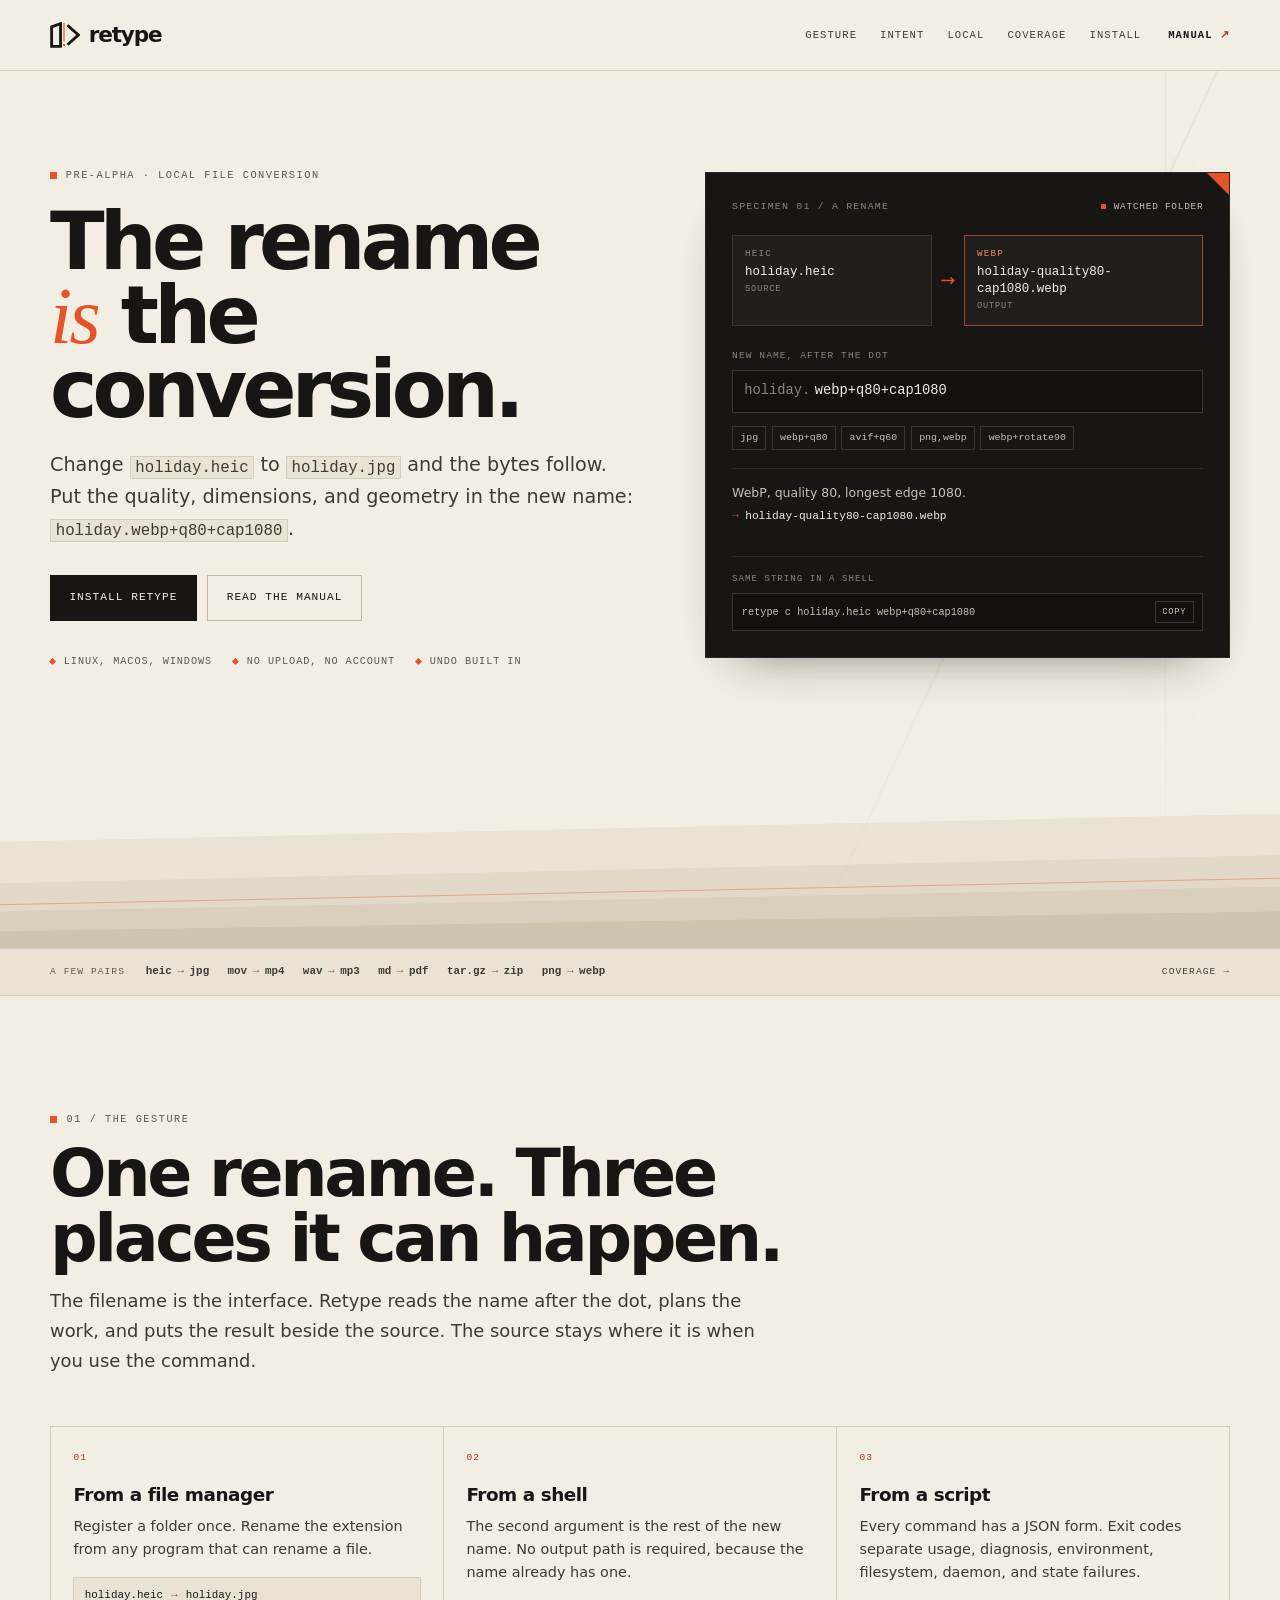
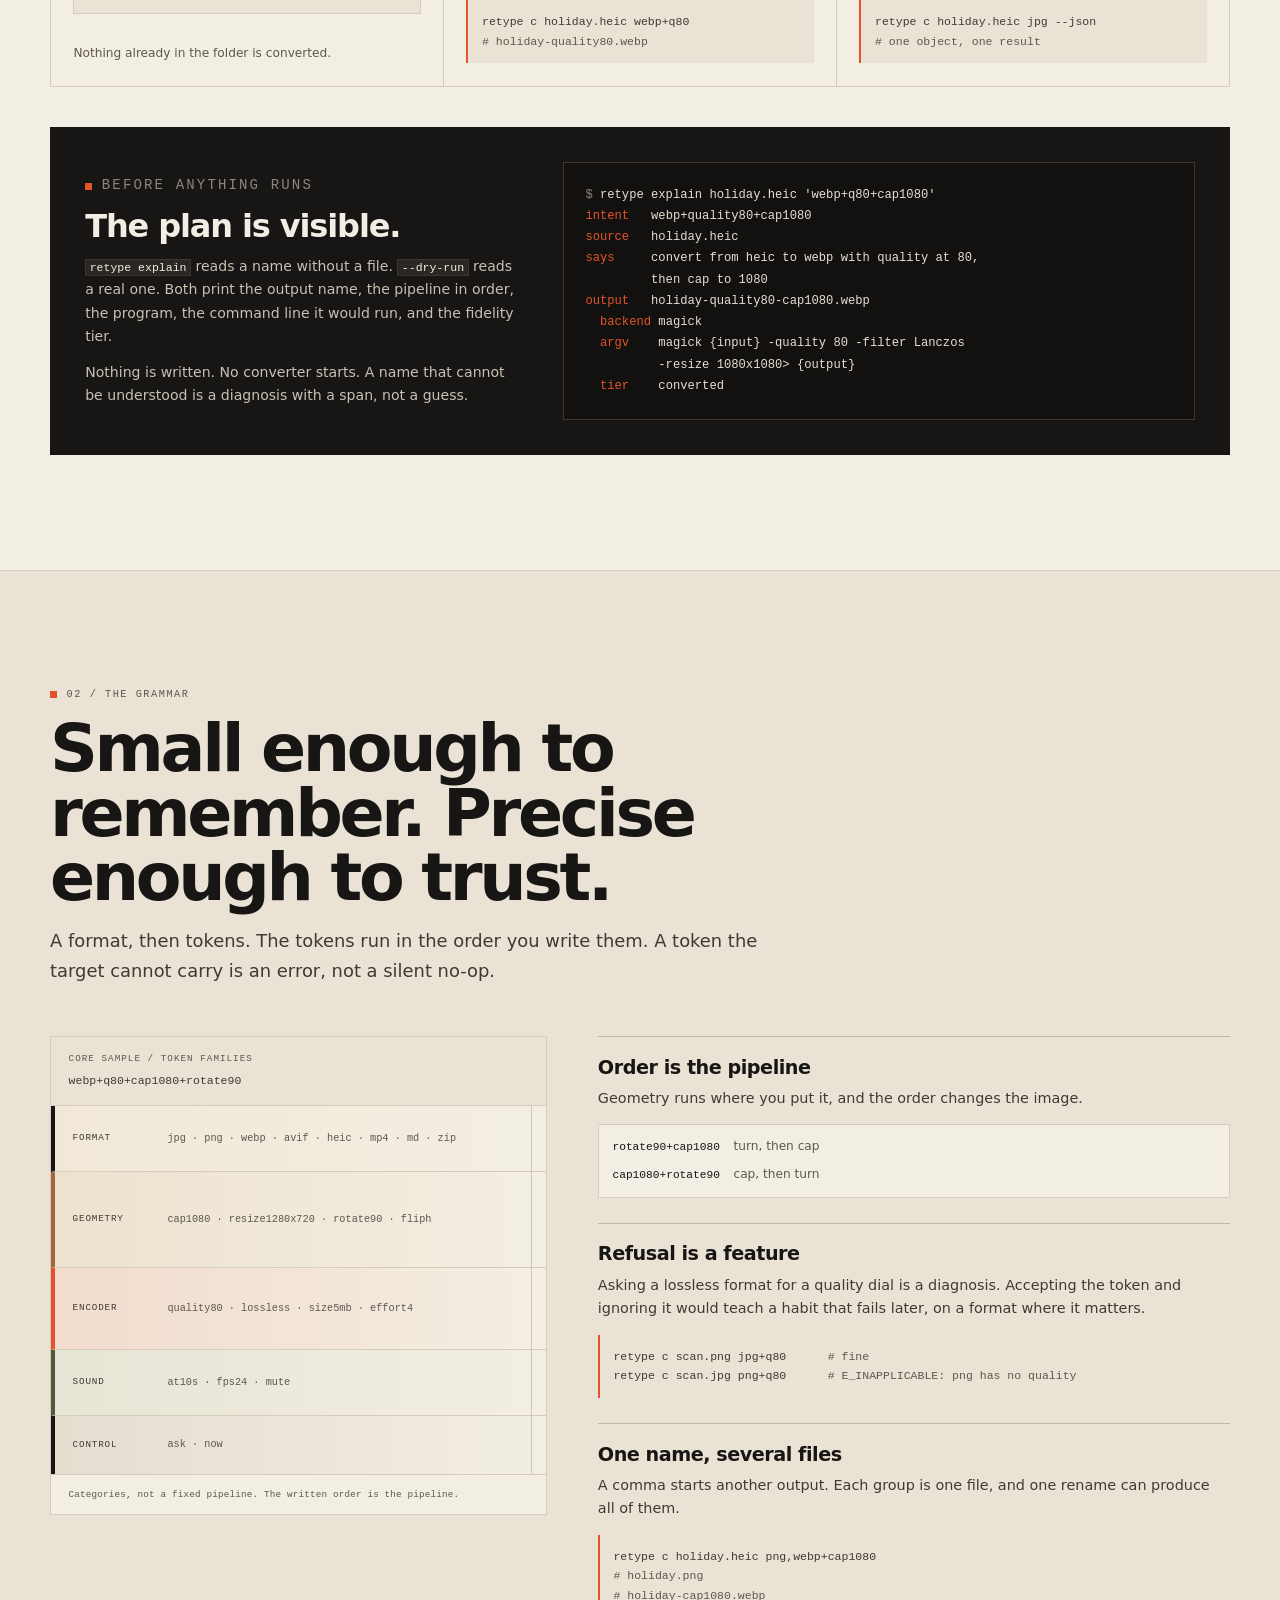
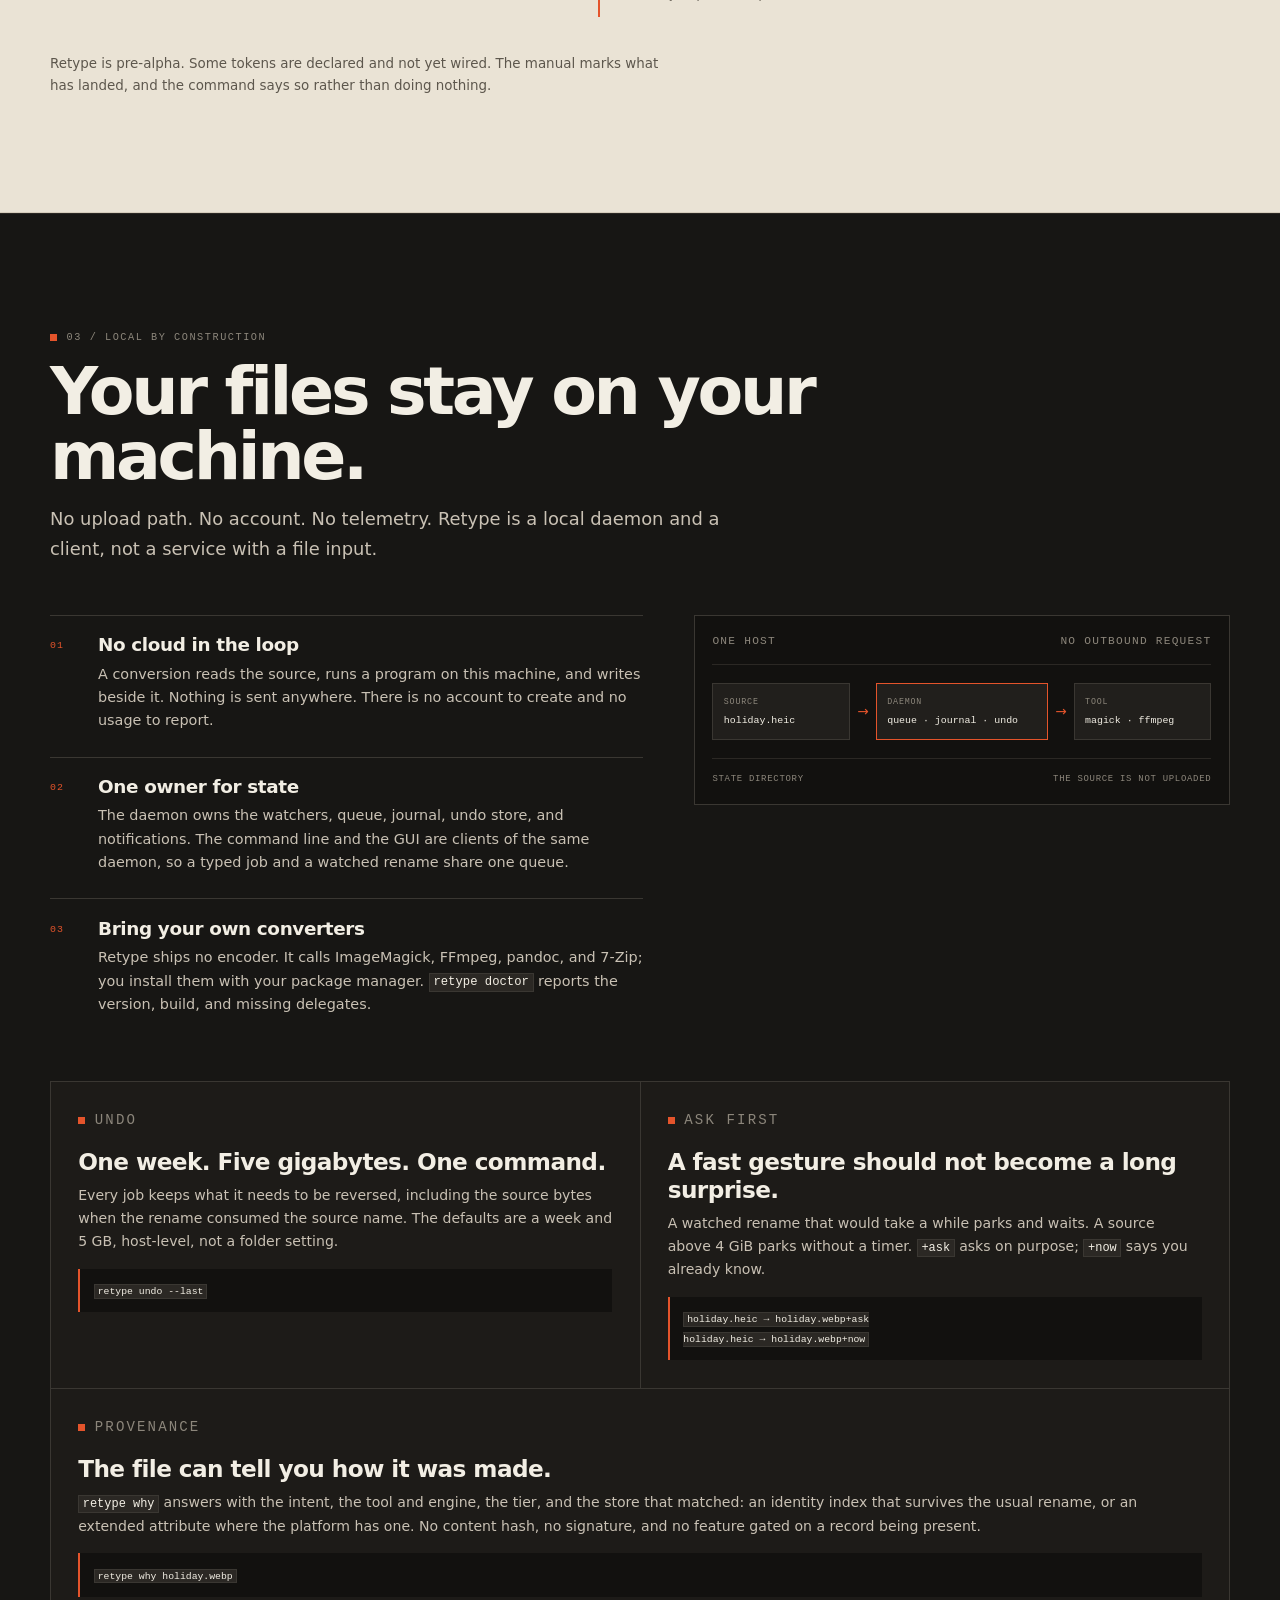
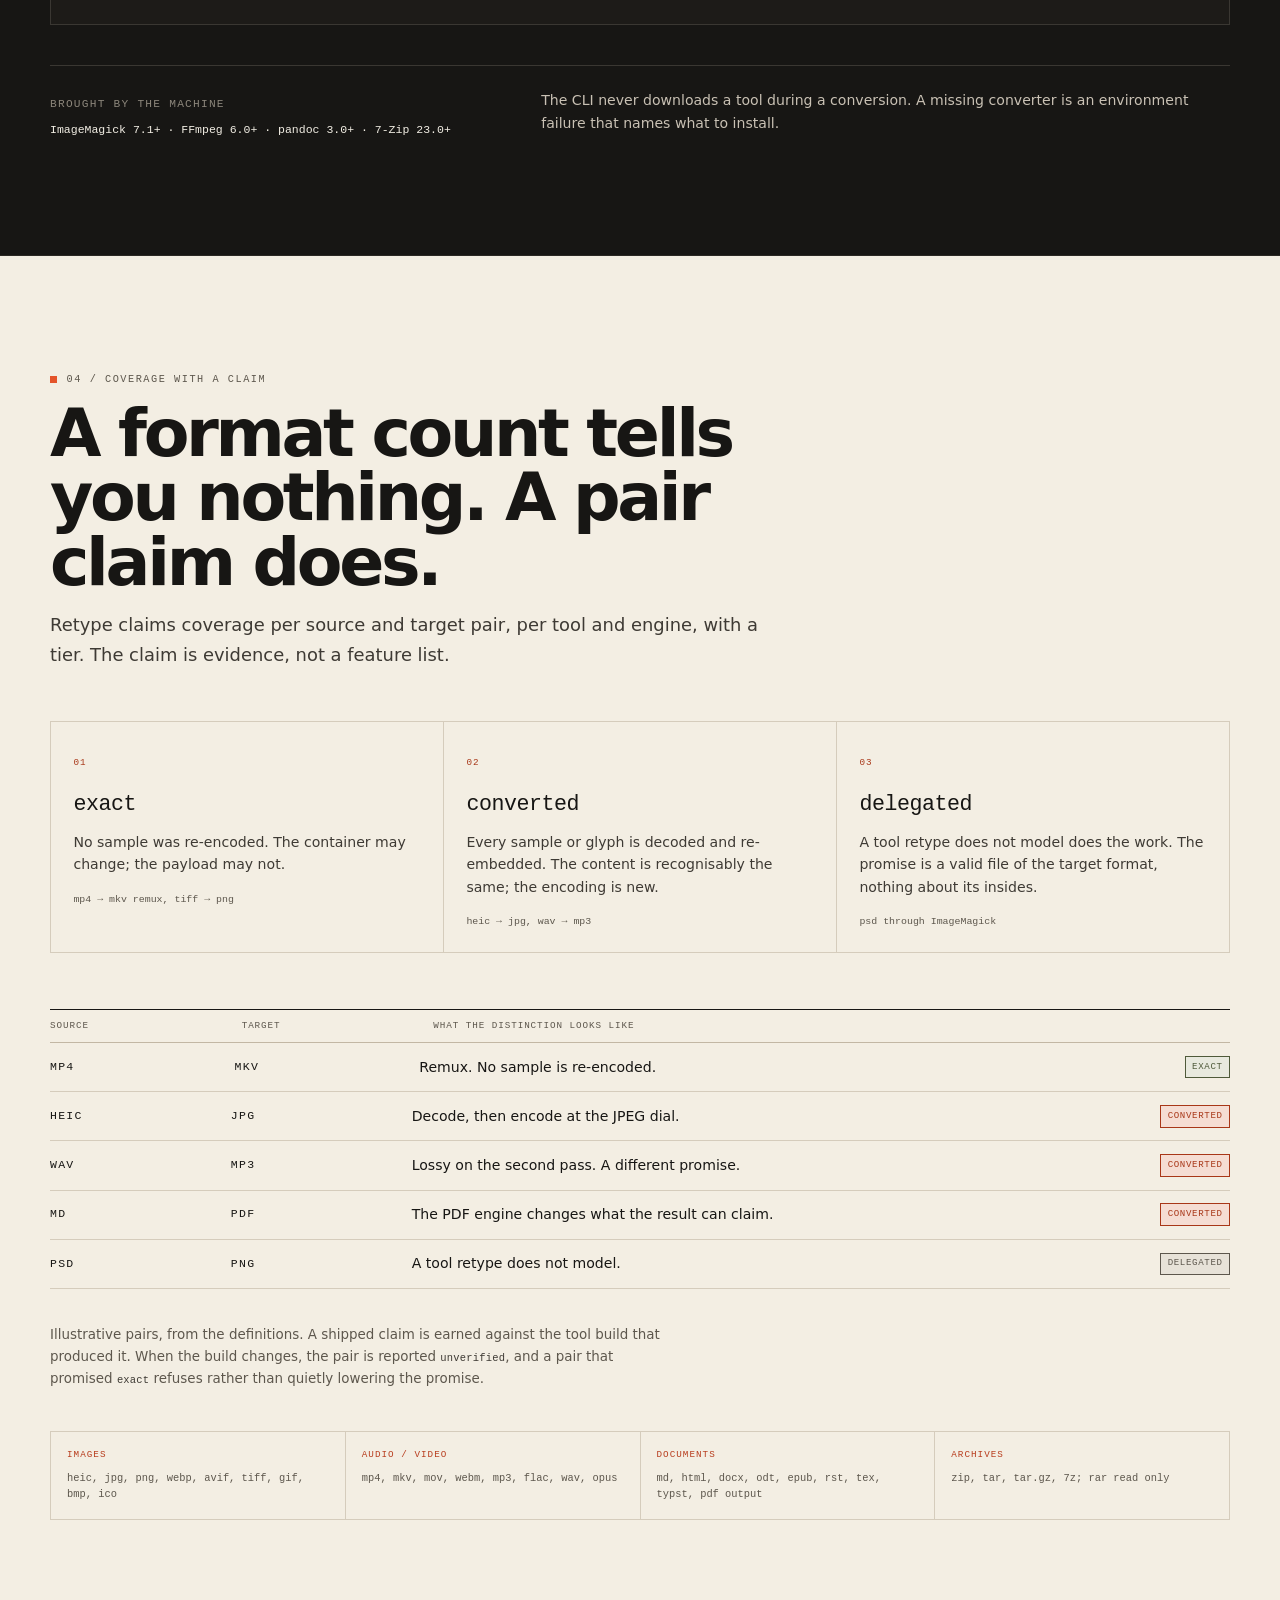
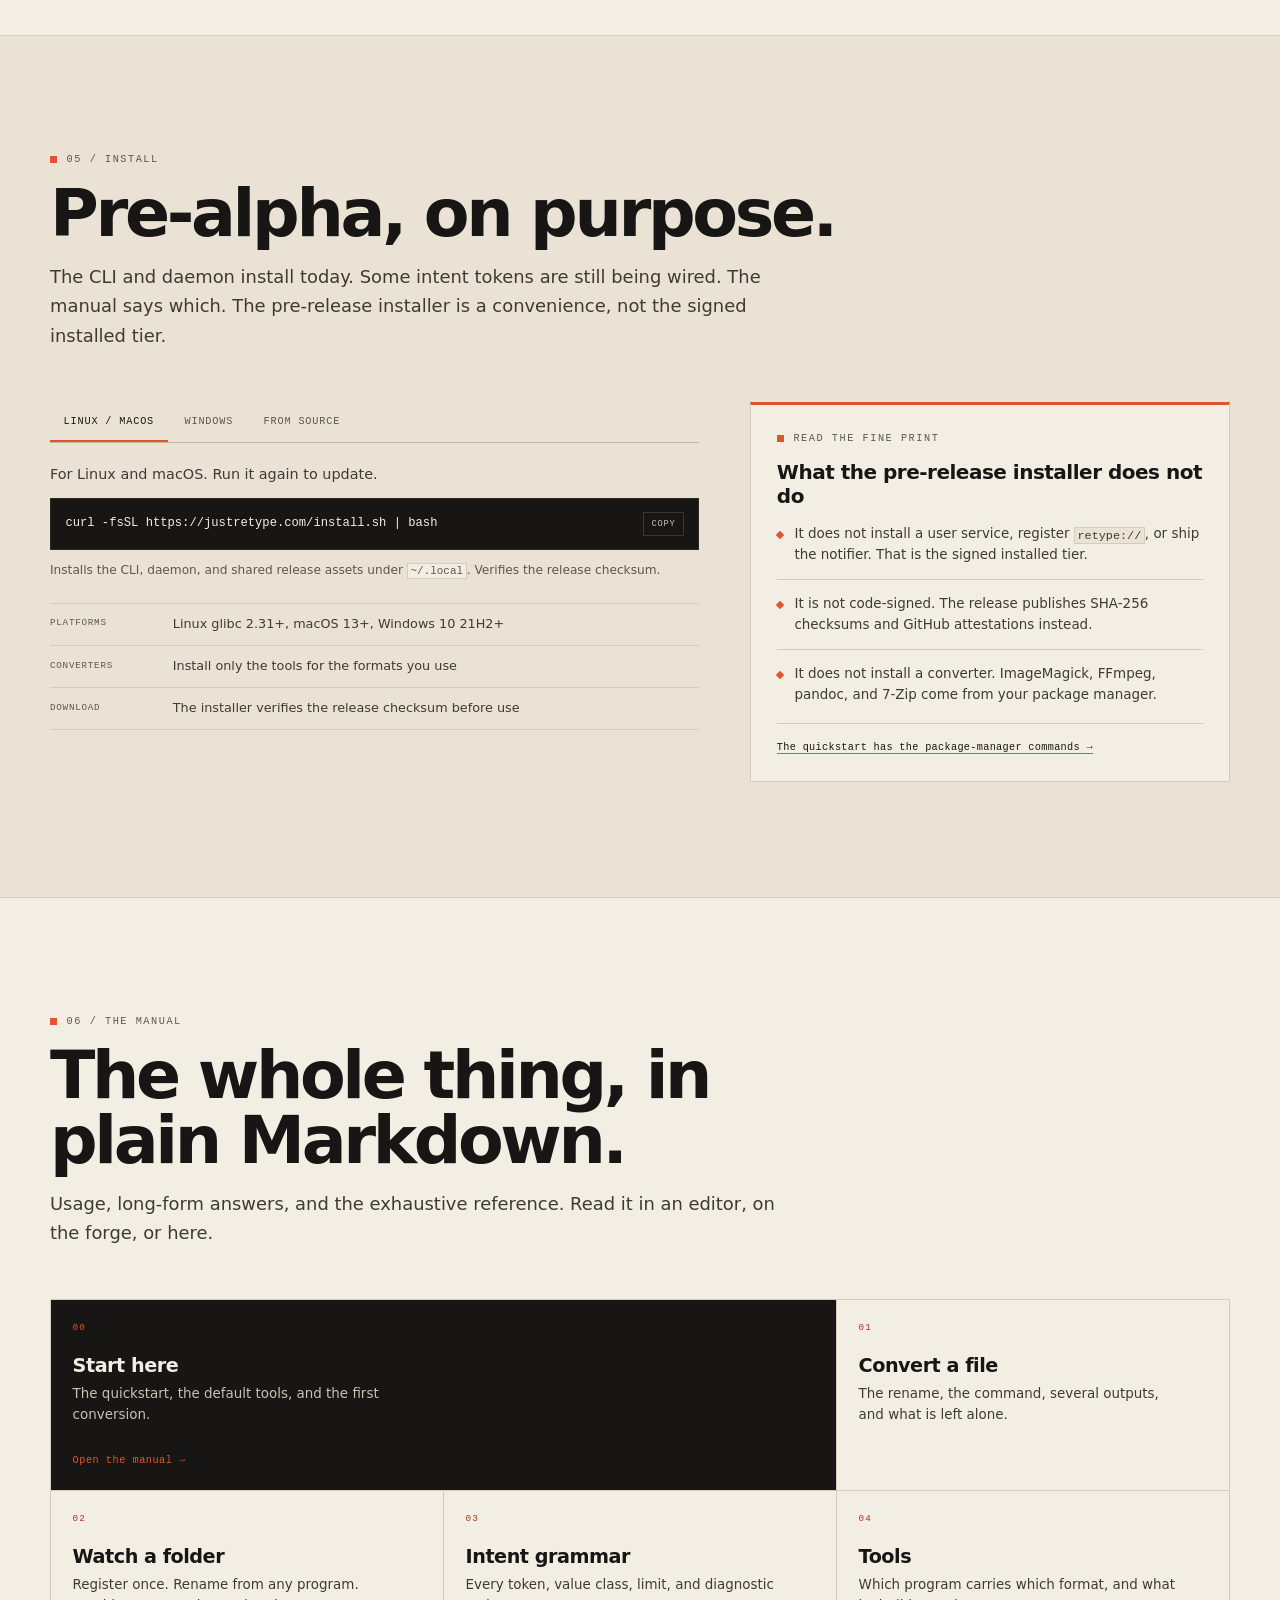
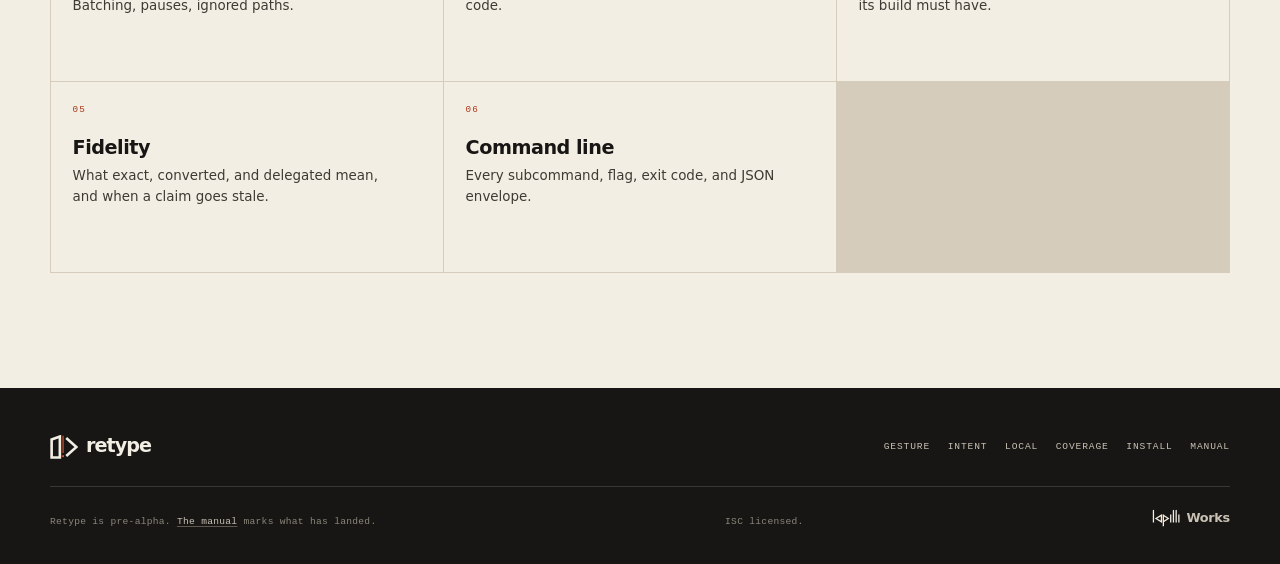
==== commit 7f6f4388: "impl: remove the studio section from the product site" ====
--- a/sites/product/index.html
+++ b/sites/product/index.html
@@ -55,7 +55,6 @@
 				<img class="brand-mark" src="public/mark.svg" alt="" width="30" height="26">
 				<span class="brand-word">retype</span>
 			</a>
-			<p class="brand-studio">by <a href="#studio">Lapilli Works</a></p>
 			<button class="nav-toggle" type="button" aria-expanded="false" aria-controls="primary-nav" data-nav-toggle>
 				<span class="nav-toggle-label" data-nav-label>Menu</span>
 				<span class="nav-toggle-bars" aria-hidden="true"></span>
@@ -579,24 +578,6 @@
 				</div>
 			</div>
 		</section>
-
-		<section class="studio" id="studio">
-			<div class="wrap studio-inner">
-				<div class="studio-lockup" data-reveal>
-					<a href="https://lapil.li" aria-label="Lapilli Works">
-						<img src="public/lapilli-wordmark.svg" alt="Lapilli" width="1000" height="686" loading="lazy" decoding="async">
-						<span>Works</span>
-					</a>
-					<p class="mono">Little stones / software studio</p>
-				</div>
-				<div class="studio-copy" data-reveal>
-					<p class="kicker">The studio</p>
-					<h2>Little stones. Careful software.</h2>
-					<p>Lapilli is Latin for the small stones thrown out by a volcanic eruption. Lapilli Works is a software studio. We make software and SaaS with good design, high quality, a human touch, and a habit of thinking sideways.</p>
-					<p>Retype is one of our tools. <a href="https://lapil.li">More from the studio <span aria-hidden="true">&#8599;</span></a></p>
-				</div>
-			</div>
-		</section>
 	</main>
 
 	<footer class="footer">
@@ -617,7 +598,7 @@
 		<div class="wrap footer-bottom">
 			<p>Retype is pre-alpha. <a href="/docs/">The manual</a> marks what has landed.</p>
 			<p>ISC licensed.</p>
-			<a class="footer-studio" href="#studio" aria-label="Lapilli Works">
+			<a class="footer-studio" href="https://lapil.li" aria-label="Lapilli Works">
 				<img src="public/lapilli-wordmark-reversed.svg" alt="Lapilli" width="1000" height="686" loading="lazy" decoding="async">
 				<span>Works</span>
 			</a>
--- a/sites/product/assets/styles.css
+++ b/sites/product/assets/styles.css
@@ -160,27 +160,6 @@
 	line-height: 1;
 }
 
-.brand-studio {
-	margin: 0;
-	padding-left: 1.1rem;
-	border-left: 1px solid var(--line-strong);
-	font-family: var(--mono);
-	font-size: 0.62rem;
-	letter-spacing: 0.08em;
-	text-transform: uppercase;
-	color: var(--muted);
-}
-
-.brand-studio a {
-	color: var(--ink-2);
-	text-decoration: none;
-	border-bottom: 1px solid transparent;
-}
-
-.brand-studio a:hover {
-	border-bottom-color: var(--ember);
-}
-
 .nav {
 	margin-left: auto;
 	display: flex;
@@ -336,8 +315,7 @@
 
 .lede code,
 .section-lede code,
-.fine-print code,
-.studio-copy code {
+.fine-print code {
 	font-size: 0.82em;
 	background: var(--paper-2);
 	border: 1px solid var(--line);
@@ -1796,73 +1774,6 @@
 	color: var(--ember);
 }
 
-/* ---------- studio ---------- */
-
-.studio {
-	background: var(--paper-2);
-	border-top: 1px solid var(--line);
-	padding: clamp(3.5rem, 7vw, 6rem) 0;
-}
-
-.studio-inner {
-	display: grid;
-	grid-template-columns: minmax(0, 0.9fr) minmax(0, 1.1fr);
-	gap: clamp(2.5rem, 5vw, 5rem);
-	align-items: center;
-}
-
-.studio-lockup a {
-	--wordmark-height: clamp(54px, 8vw, 84px);
-	display: inline-flex;
-	align-items: baseline;
-	gap: 0.5rem;
-	text-decoration: none;
-	color: var(--ink);
-}
-
-.studio-lockup img {
-	width: auto;
-	height: var(--wordmark-height);
-}
-
-.studio-lockup a span {
-	transform: translateY(calc(var(--wordmark-height) * -0.292));
-}
-
-.studio-lockup a span {
-	font-size: clamp(2.1rem, 4.5vw, 3.7rem);
-	font-weight: 650;
-	letter-spacing: -0.055em;
-	line-height: 1;
-}
-
-.studio-lockup p {
-	margin: 1.1rem 0 0;
-	color: var(--muted);
-	font-size: 0.6rem;
-}
-
-.studio-copy h2 {
-	margin-bottom: 1rem;
-}
-
-.studio-copy p {
-	max-width: 60ch;
-	margin: 0 0 0.9rem;
-	font-size: 0.95rem;
-	line-height: 1.68;
-	color: var(--ink-2);
-}
-
-.studio-copy a {
-	text-decoration: none;
-	border-bottom: 1px solid var(--ember);
-}
-
-.studio-copy a:hover {
-	color: var(--ember-deep);
-}
-
 /* ---------- footer ---------- */
 
 .footer {
@@ -1936,7 +1847,7 @@
 }
 
 .footer-studio {
-	--wordmark-height: 18px;
+	--wordmark-height: 19px;
 	display: inline-flex;
 	align-items: baseline;
 	gap: 0.4rem;
@@ -1991,8 +1902,7 @@
 @media (max-width: 1024px) {
 	.hero-grid,
 	.local-grid,
-	.install-grid,
-	.studio-inner {
+	.install-grid {
 		grid-template-columns: 1fr;
 	}
 
@@ -2031,17 +1941,9 @@
 	.manual-lead {
 		grid-column: span 2;
 	}
-
-	.studio-lockup {
-		padding-bottom: 1rem;
-	}
 }
 
 @media (max-width: 900px) {
-	.brand-studio {
-		display: none;
-	}
-
 	.nav-toggle {
 		display: inline-flex;
 	}
@@ -2192,14 +2094,6 @@
 		grid-template-columns: 1fr;
 		gap: 0.25rem;
 	}
-
-	.studio-lockup a {
-		gap: 0.35rem;
-	}
-
-	.studio-lockup a span {
-		font-size: 2rem;
-	}
 }
 
 @media (prefers-reduced-motion: reduce) {
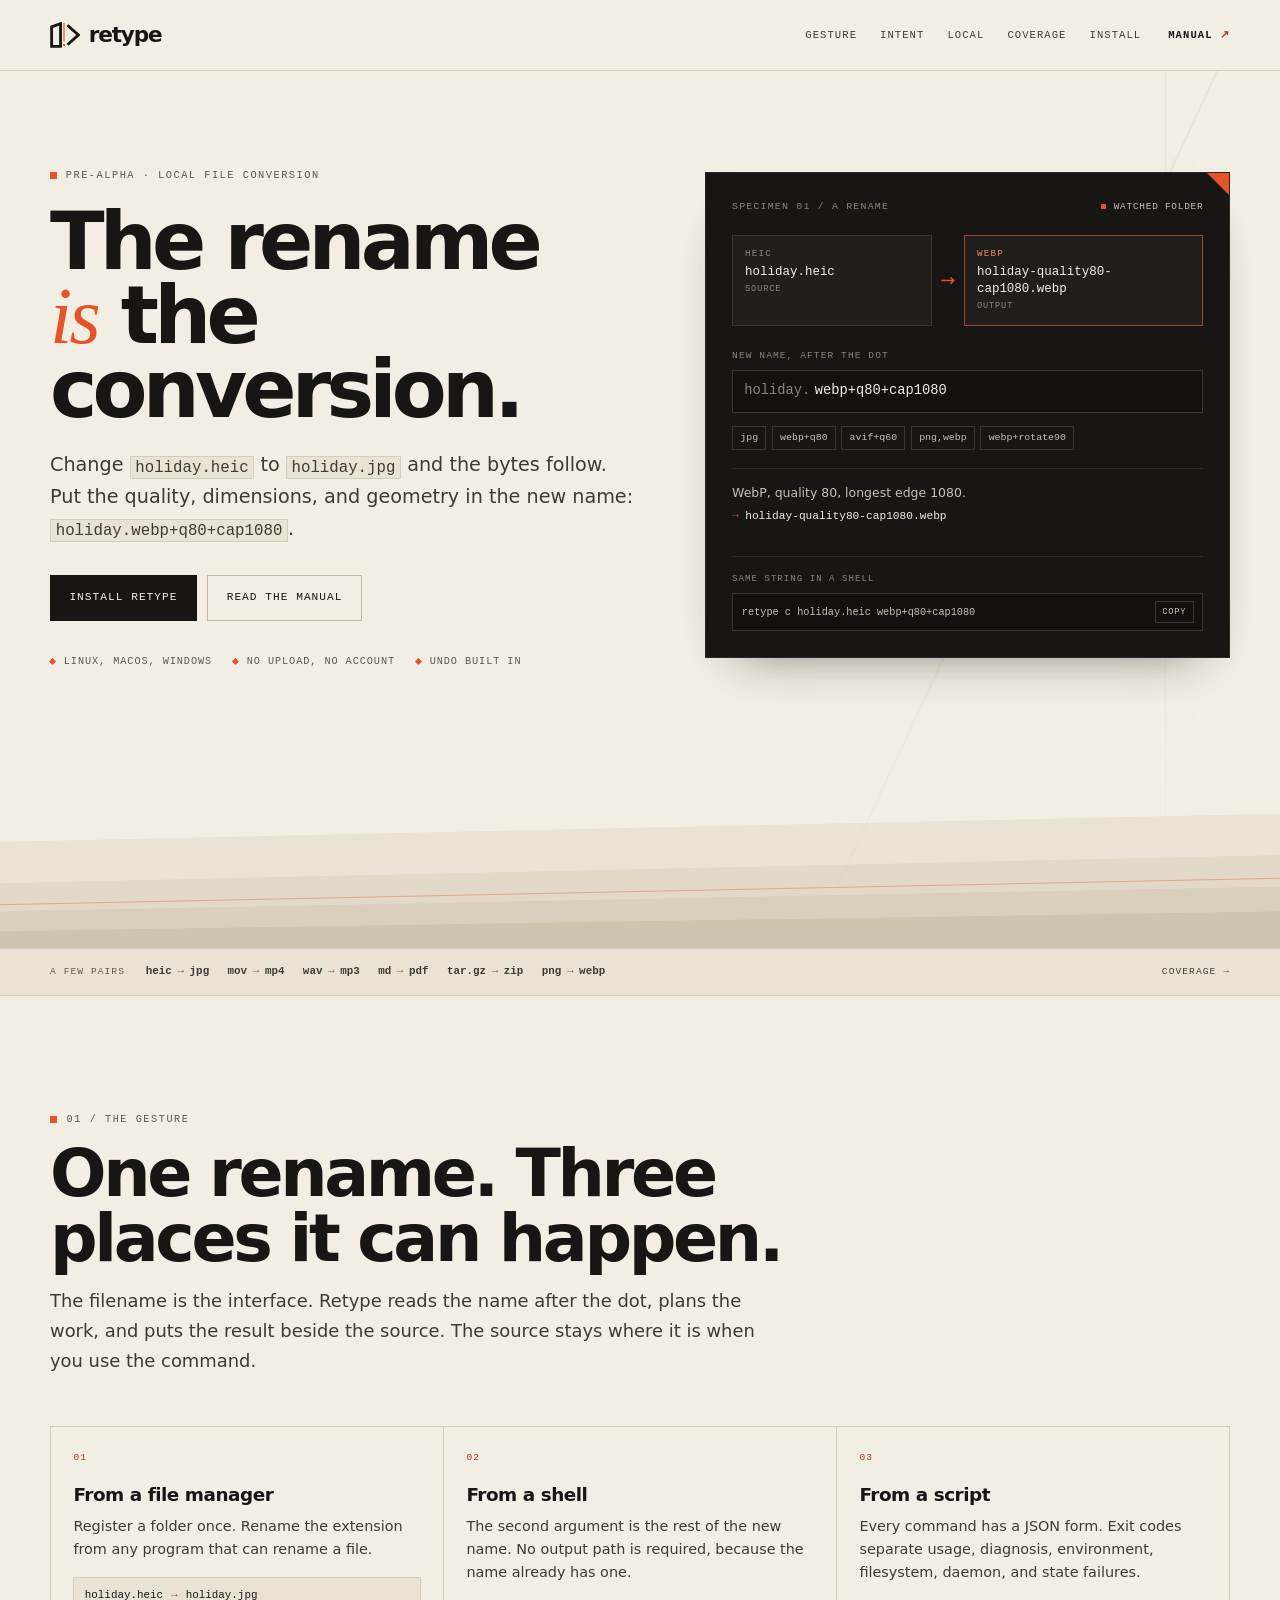
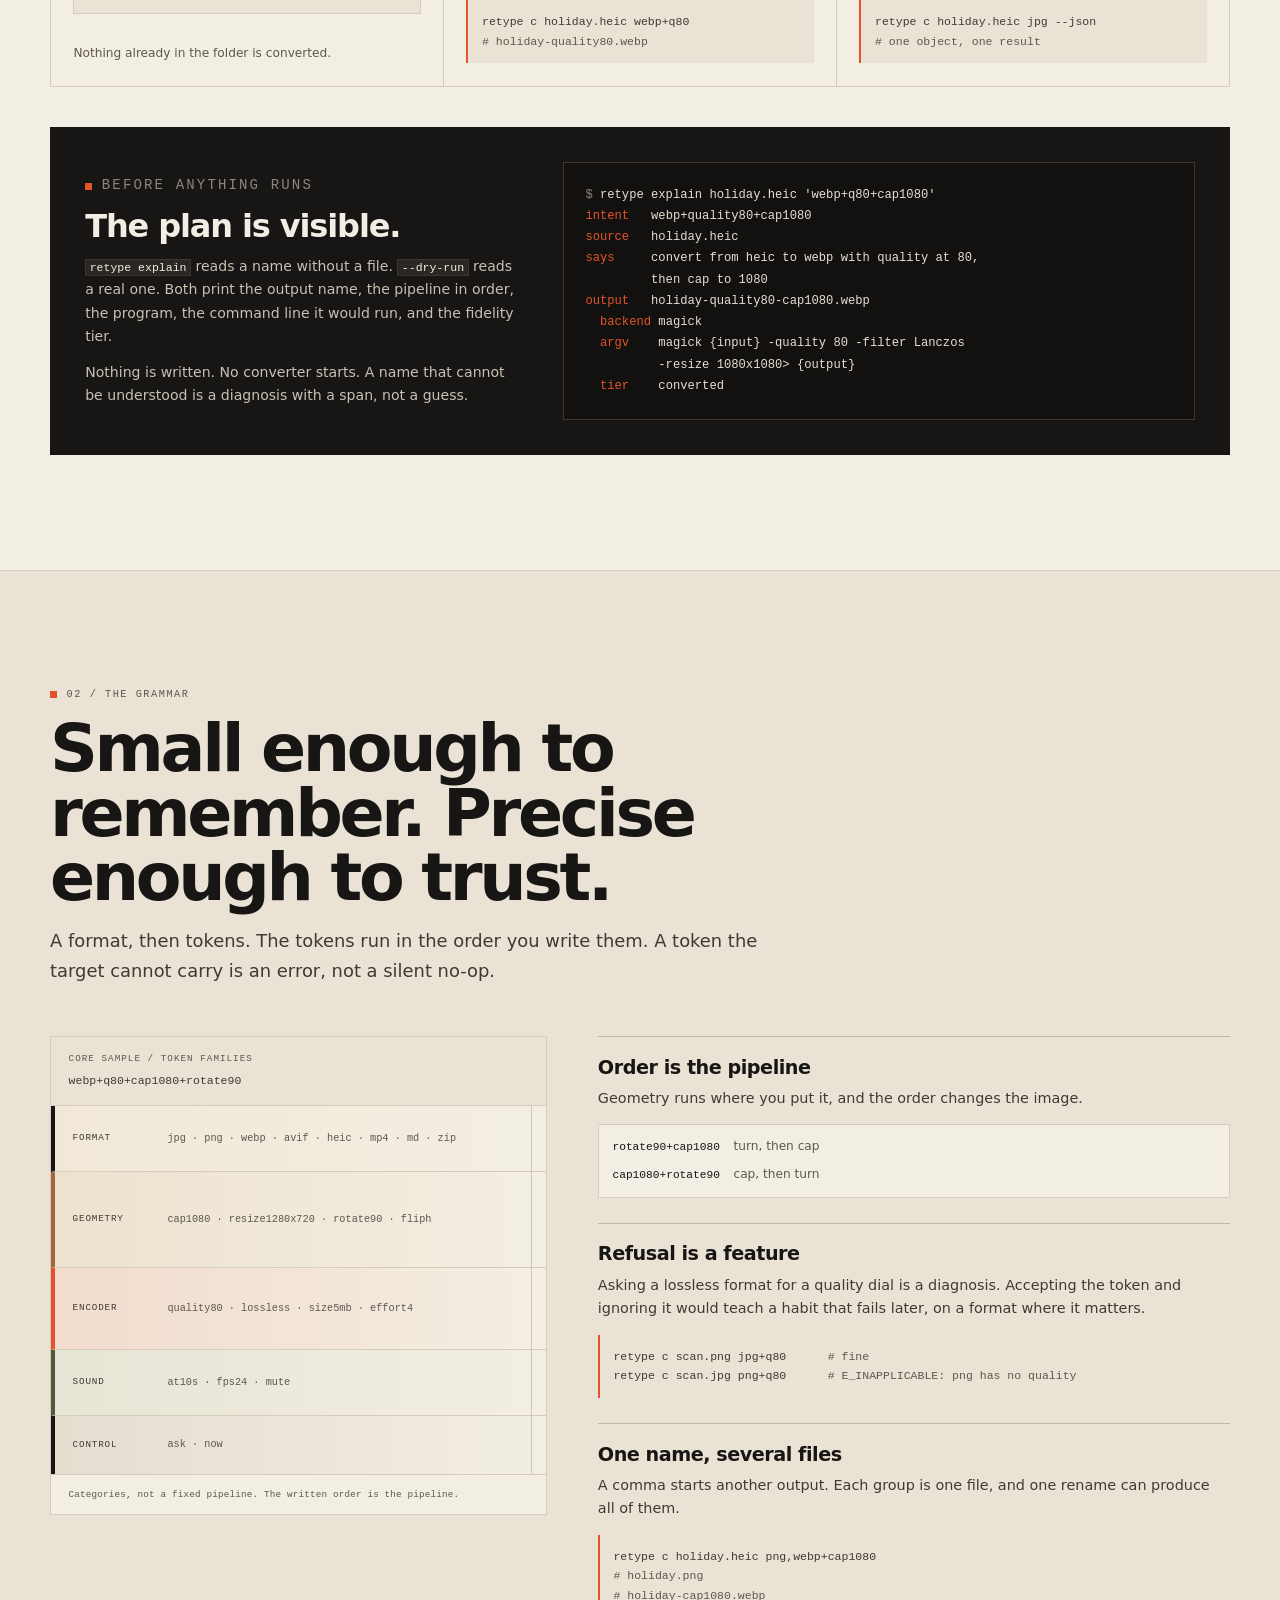
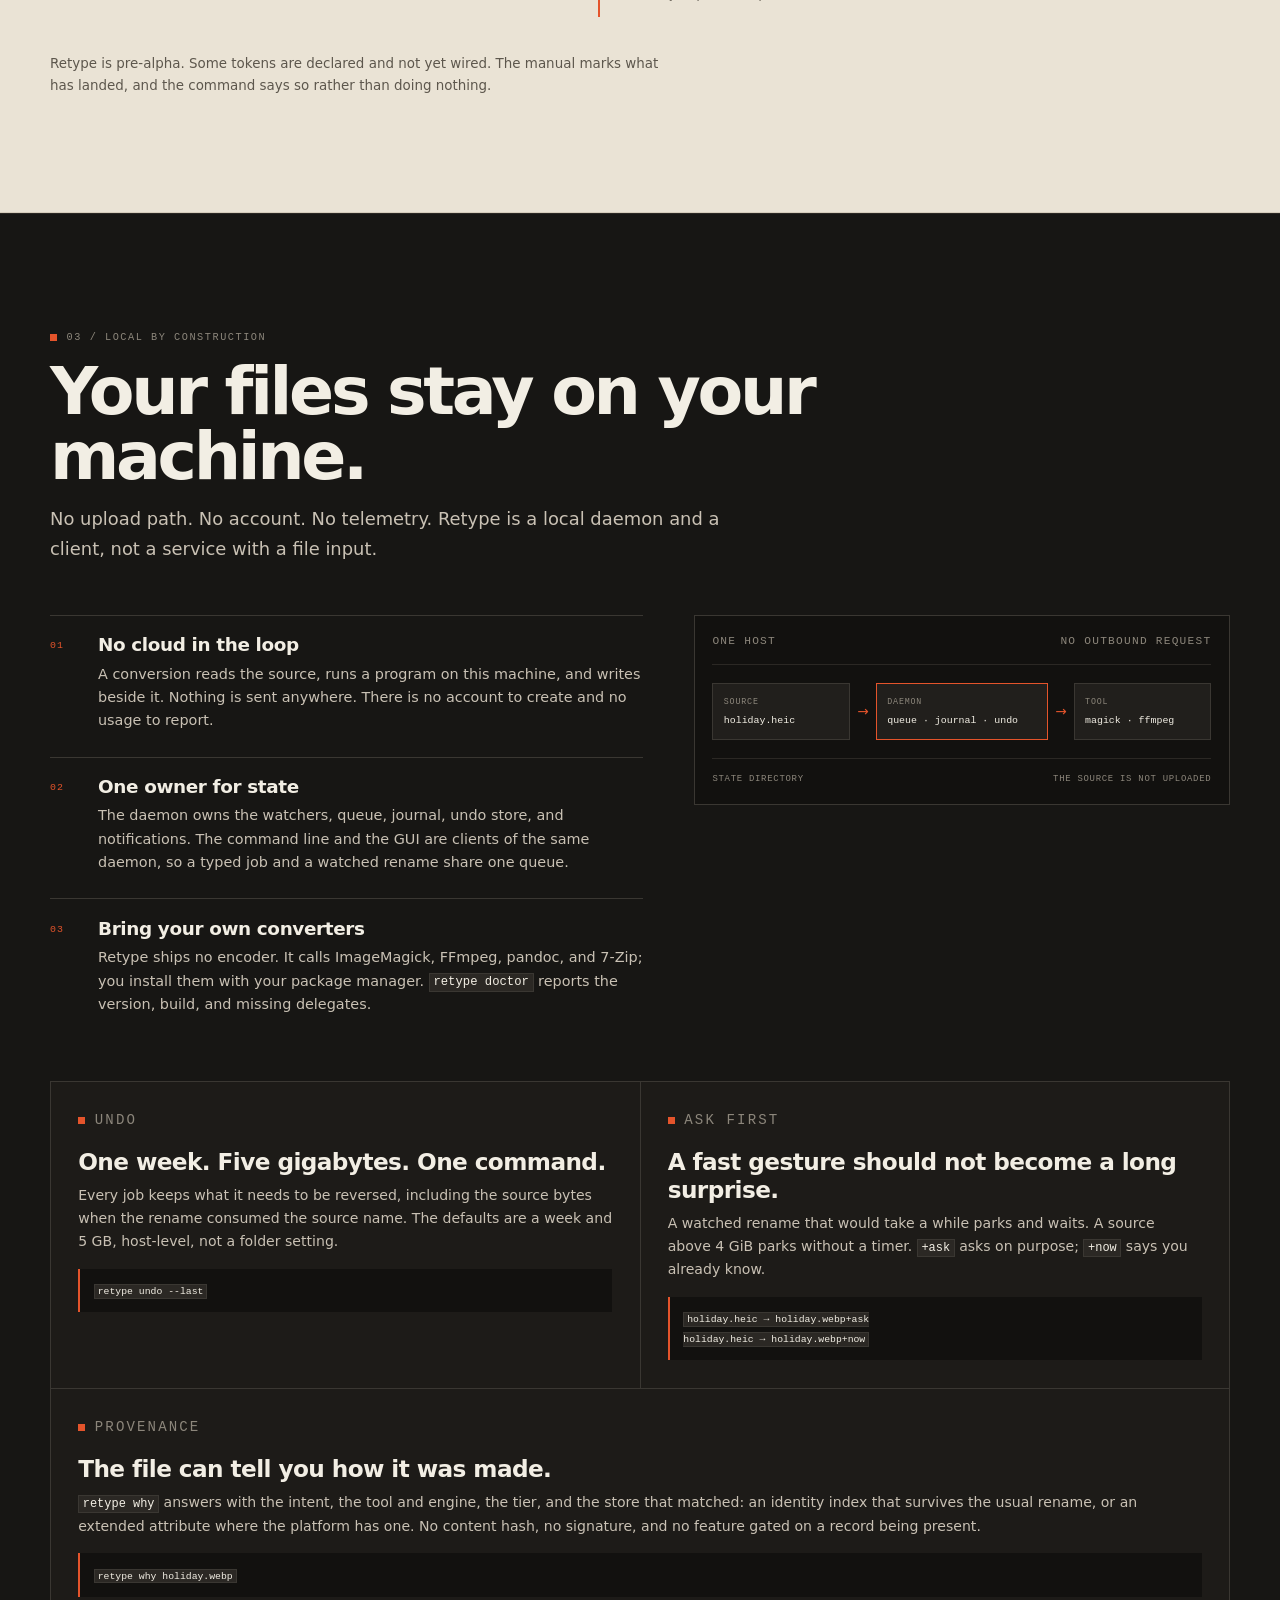
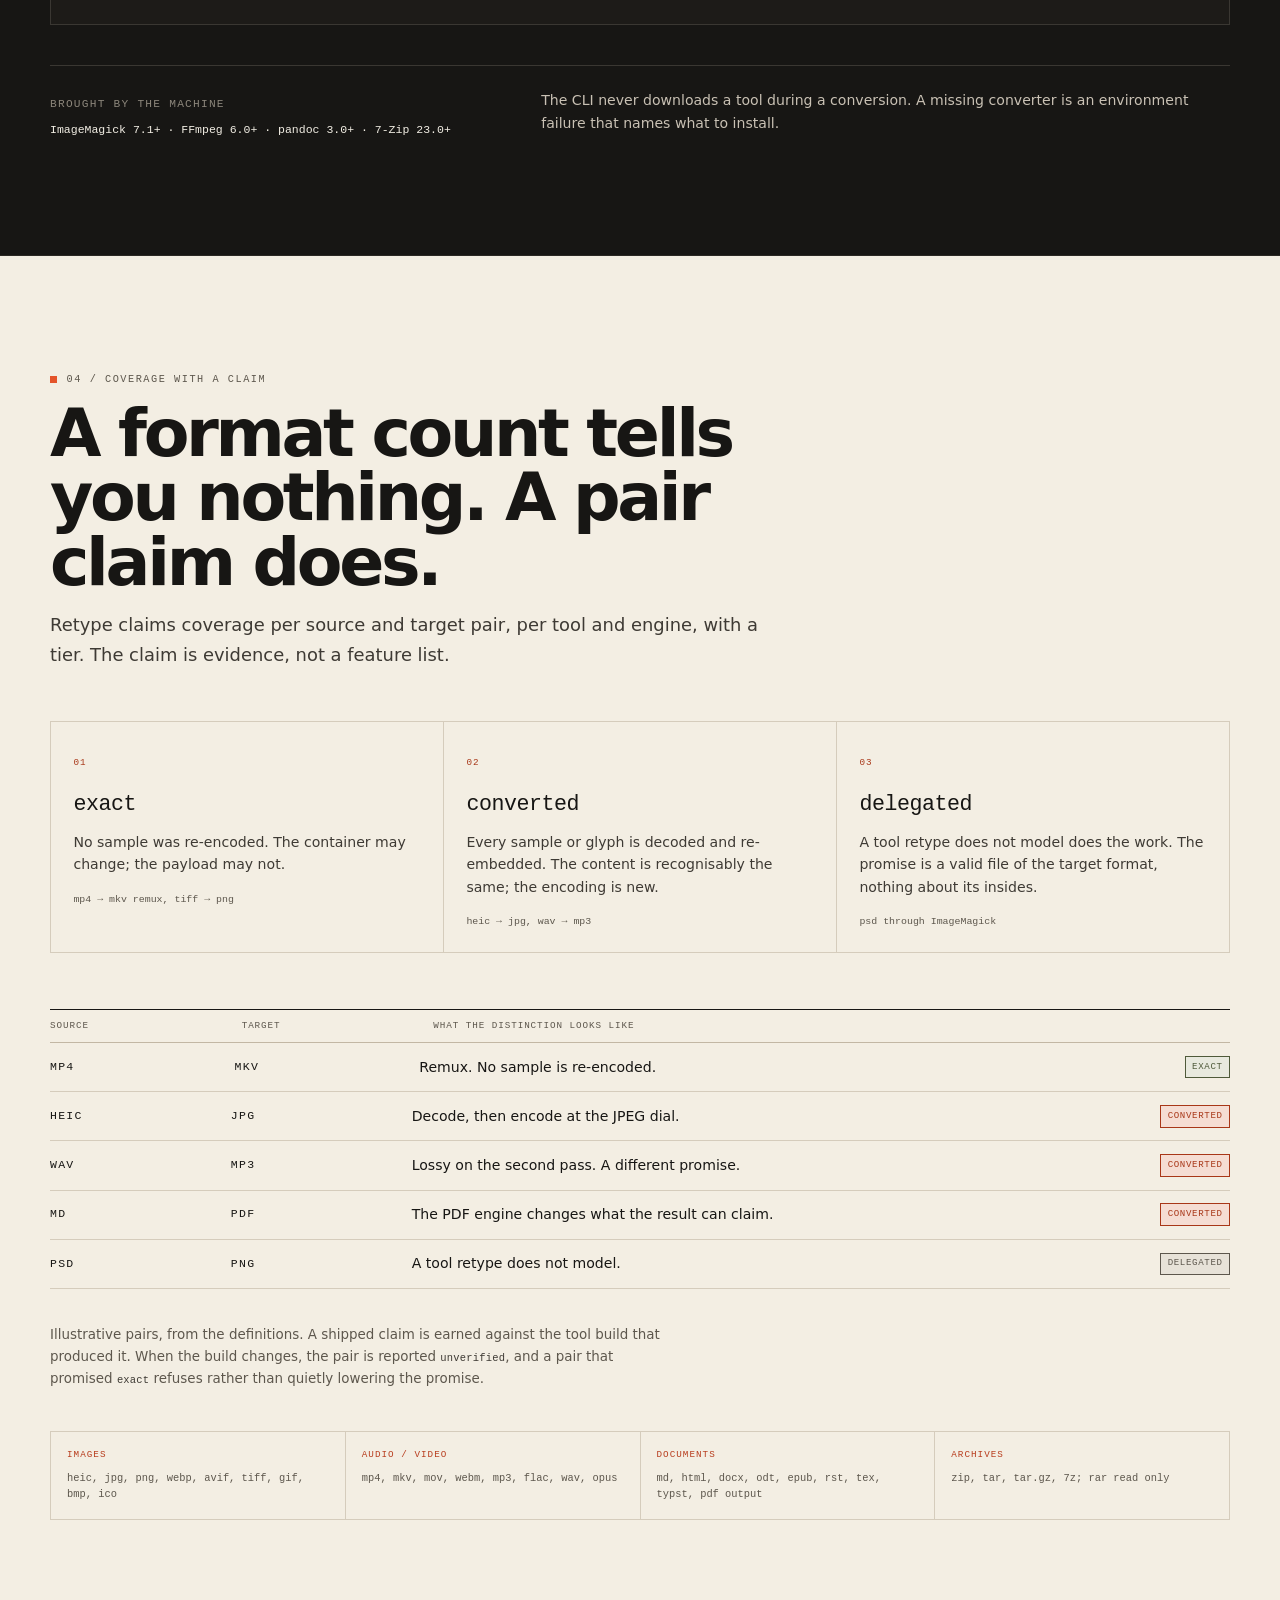
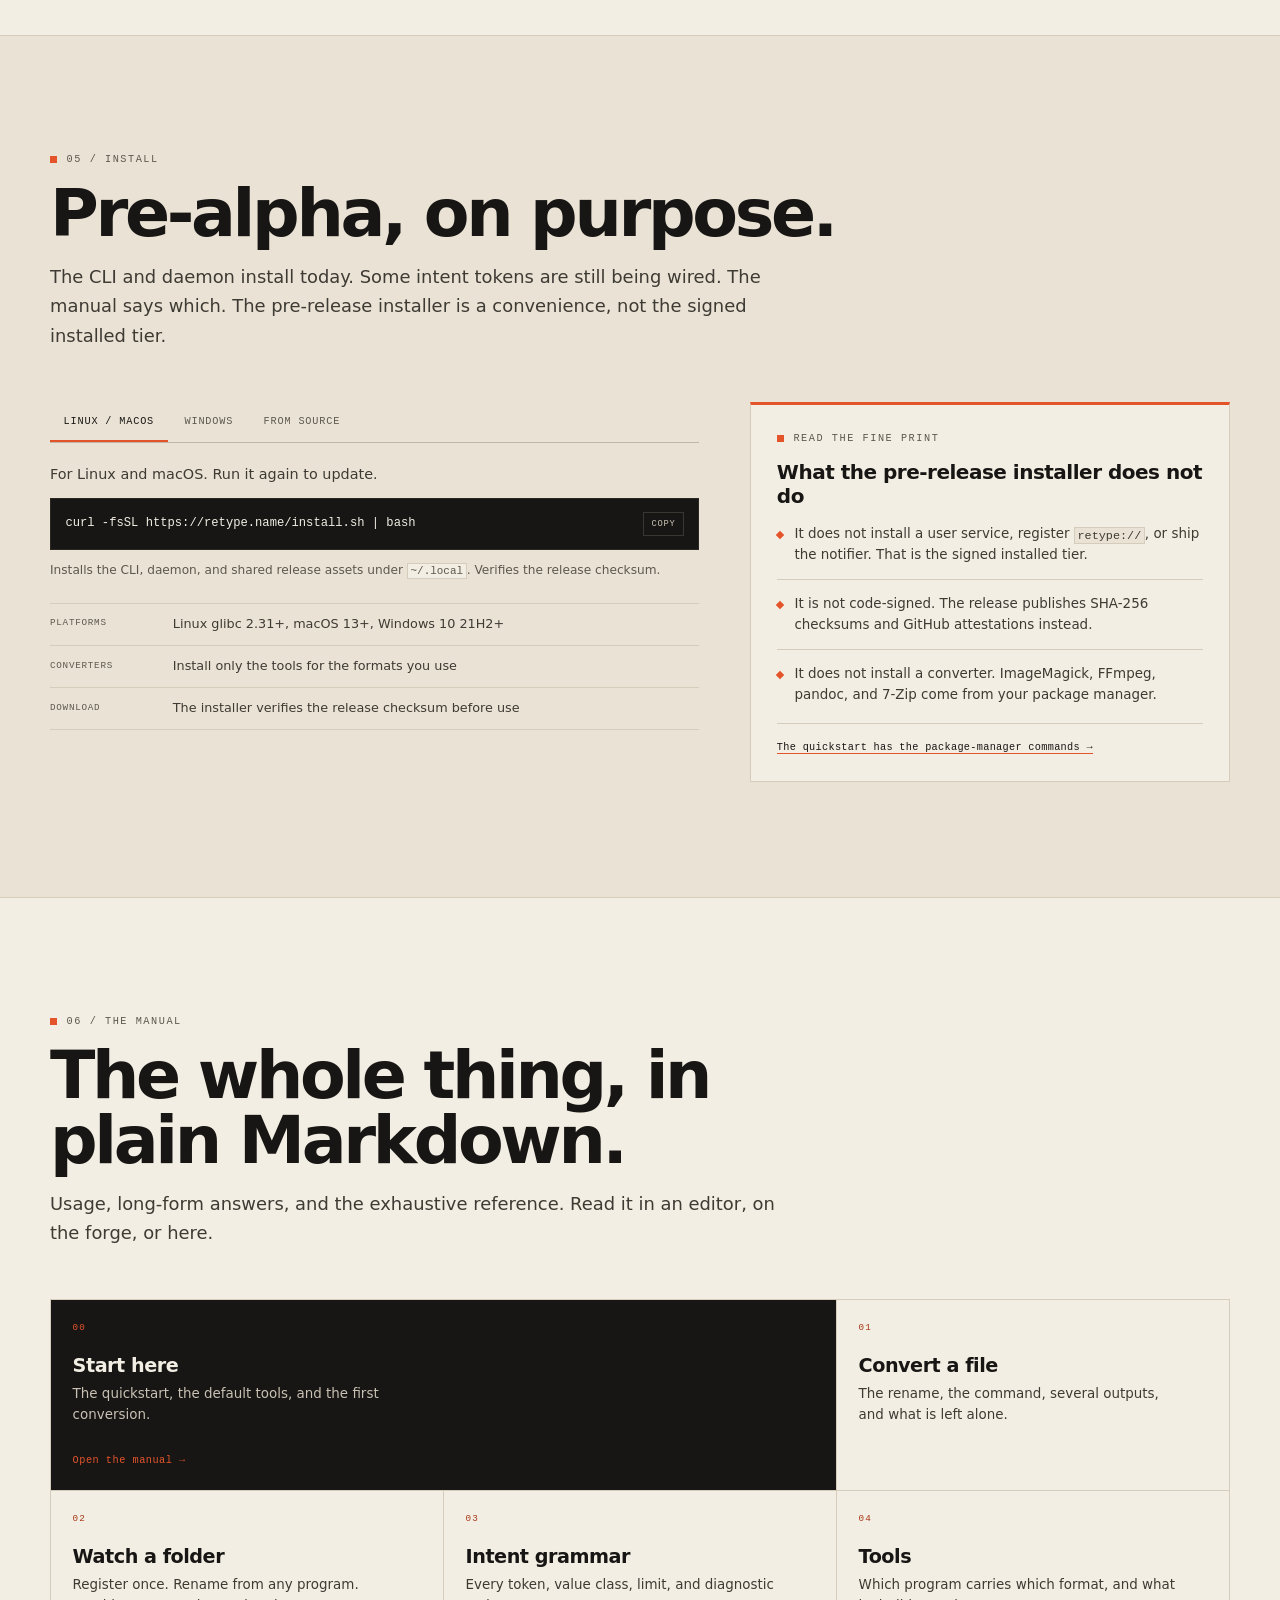
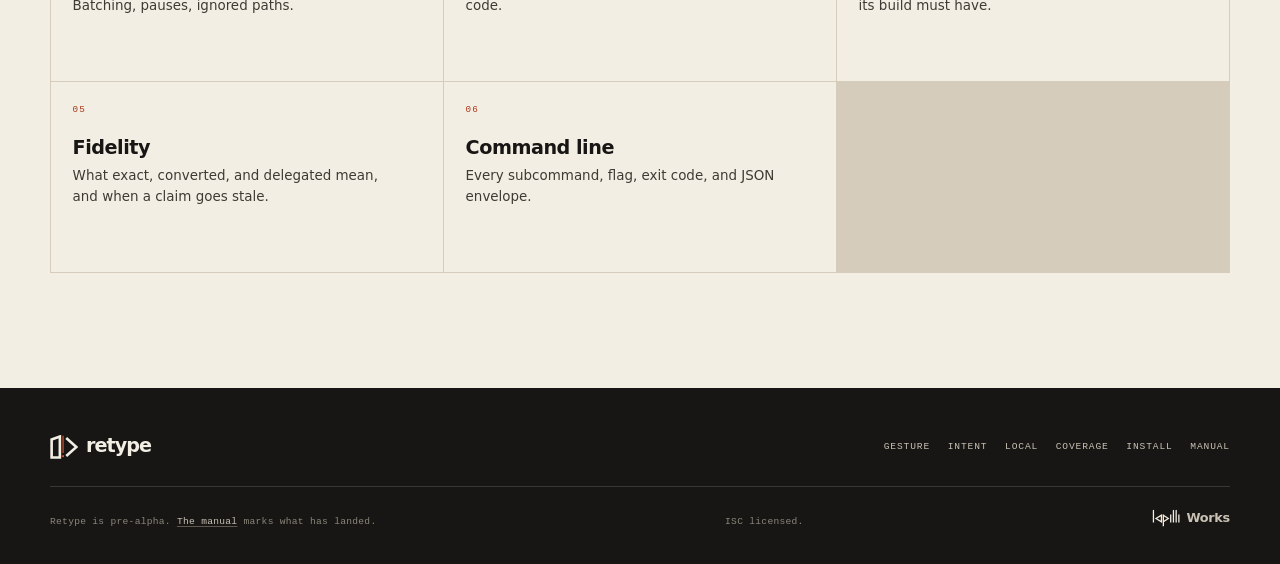
==== commit 8f37c8bd: "docs: point product links at retype.name" ====
--- a/sites/product/index.html
+++ b/sites/product/index.html
@@ -7,21 +7,21 @@
 	<meta name="description" content="Retype is a local file converter that reads the extension. Rename holiday.heic to holiday.jpg, or holiday.webp+q80+cap1080, and the bytes follow. No upload, no account, no telemetry.">
 	<meta name="theme-color" content="#F3EEE3">
 	<meta name="color-scheme" content="light">
-	<link rel="canonical" href="https://justretype.com/">
+	<link rel="canonical" href="https://retype.name/">
 	<link rel="icon" href="public/favicon.svg" type="image/svg+xml">
 	<link rel="stylesheet" href="assets/styles.css">
 	<meta property="og:type" content="website">
 	<meta property="og:site_name" content="Retype">
 	<meta property="og:title" content="Retype - The rename is the conversion">
 	<meta property="og:description" content="Change the extension. The bytes follow. Quality, size, and geometry travel on the same name. Local only, with undo.">
-	<meta property="og:url" content="https://justretype.com/">
-	<meta property="og:image" content="https://justretype.com/public/og.svg">
+	<meta property="og:url" content="https://retype.name/">
+	<meta property="og:image" content="https://retype.name/public/og.svg">
 	<meta property="og:image:type" content="image/svg+xml">
 	<meta property="og:image:width" content="1200">
 	<meta property="og:image:height" content="630">
 	<meta property="og:image:alt" content="Retype. The rename is the conversion.">
 	<meta name="twitter:card" content="summary_large_image">
-	<meta name="twitter:image" content="https://justretype.com/public/og.svg">
+	<meta name="twitter:image" content="https://retype.name/public/og.svg">
 	<noscript>
 		<style>
 			[data-reveal] { opacity: 1 !important; transform: none !important; }
@@ -485,7 +485,7 @@
 						<div class="tab-panel" id="install-unix" role="tabpanel" aria-labelledby="tab-unix">
 							<p>For Linux and macOS. Run it again to update.</p>
 							<div class="command">
-								<code>curl -fsSL https://justretype.com/install.sh | bash</code>
+								<code>curl -fsSL https://retype.name/install.sh | bash</code>
 								<button type="button" data-copy aria-label="Copy Unix install command">Copy</button>
 							</div>
 							<p class="small">Installs the CLI, daemon, and shared release assets under <code>~/.local</code>. Verifies the release checksum.</p>
@@ -494,7 +494,7 @@
 						<div class="tab-panel" id="install-windows" role="tabpanel" aria-labelledby="tab-windows" hidden>
 							<p>In PowerShell. Run it again to update.</p>
 							<div class="command">
-								<code>irm https://justretype.com/install.ps1 | iex</code>
+								<code>irm https://retype.name/install.ps1 | iex</code>
 								<button type="button" data-copy aria-label="Copy Windows install command">Copy</button>
 							</div>
 							<p class="small">Installs under <code>%LOCALAPPDATA%\Programs\retype</code> and adds its <code>bin</code> directory to the user <code>PATH</code>.</p>
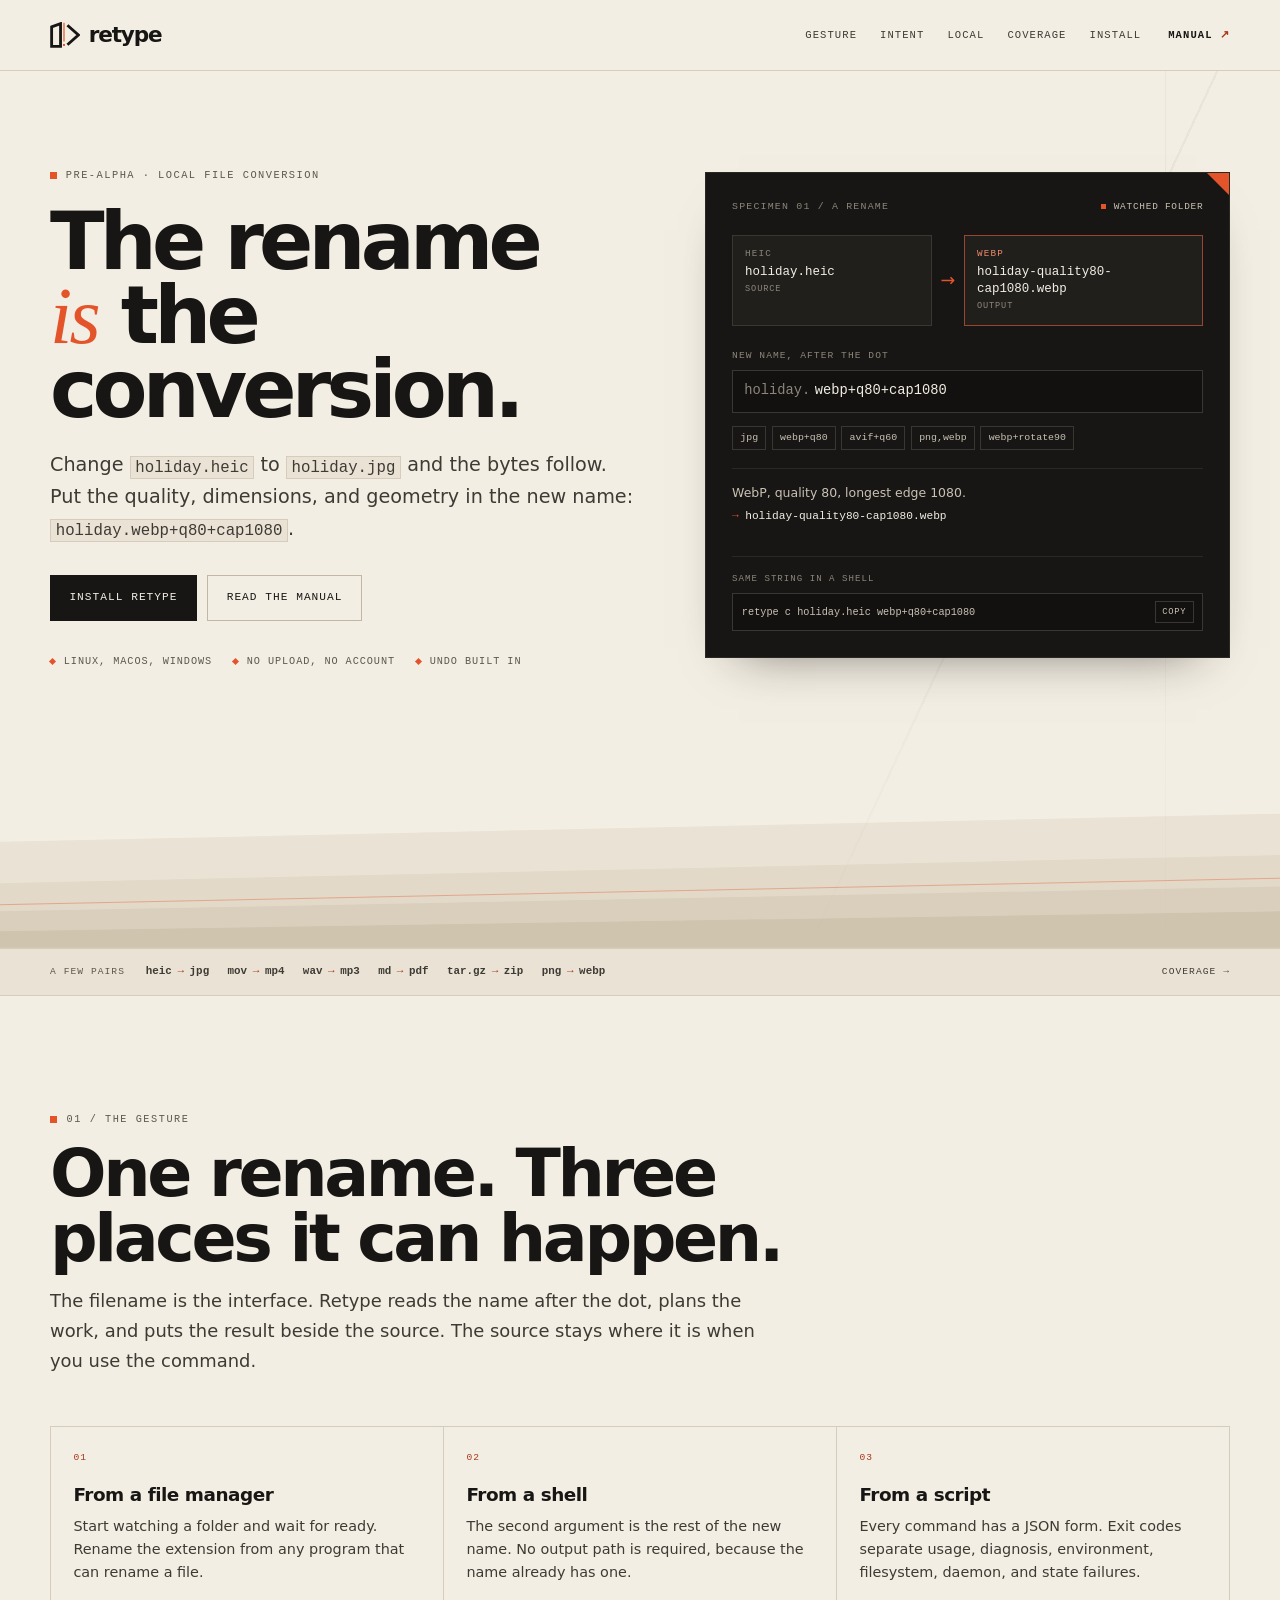
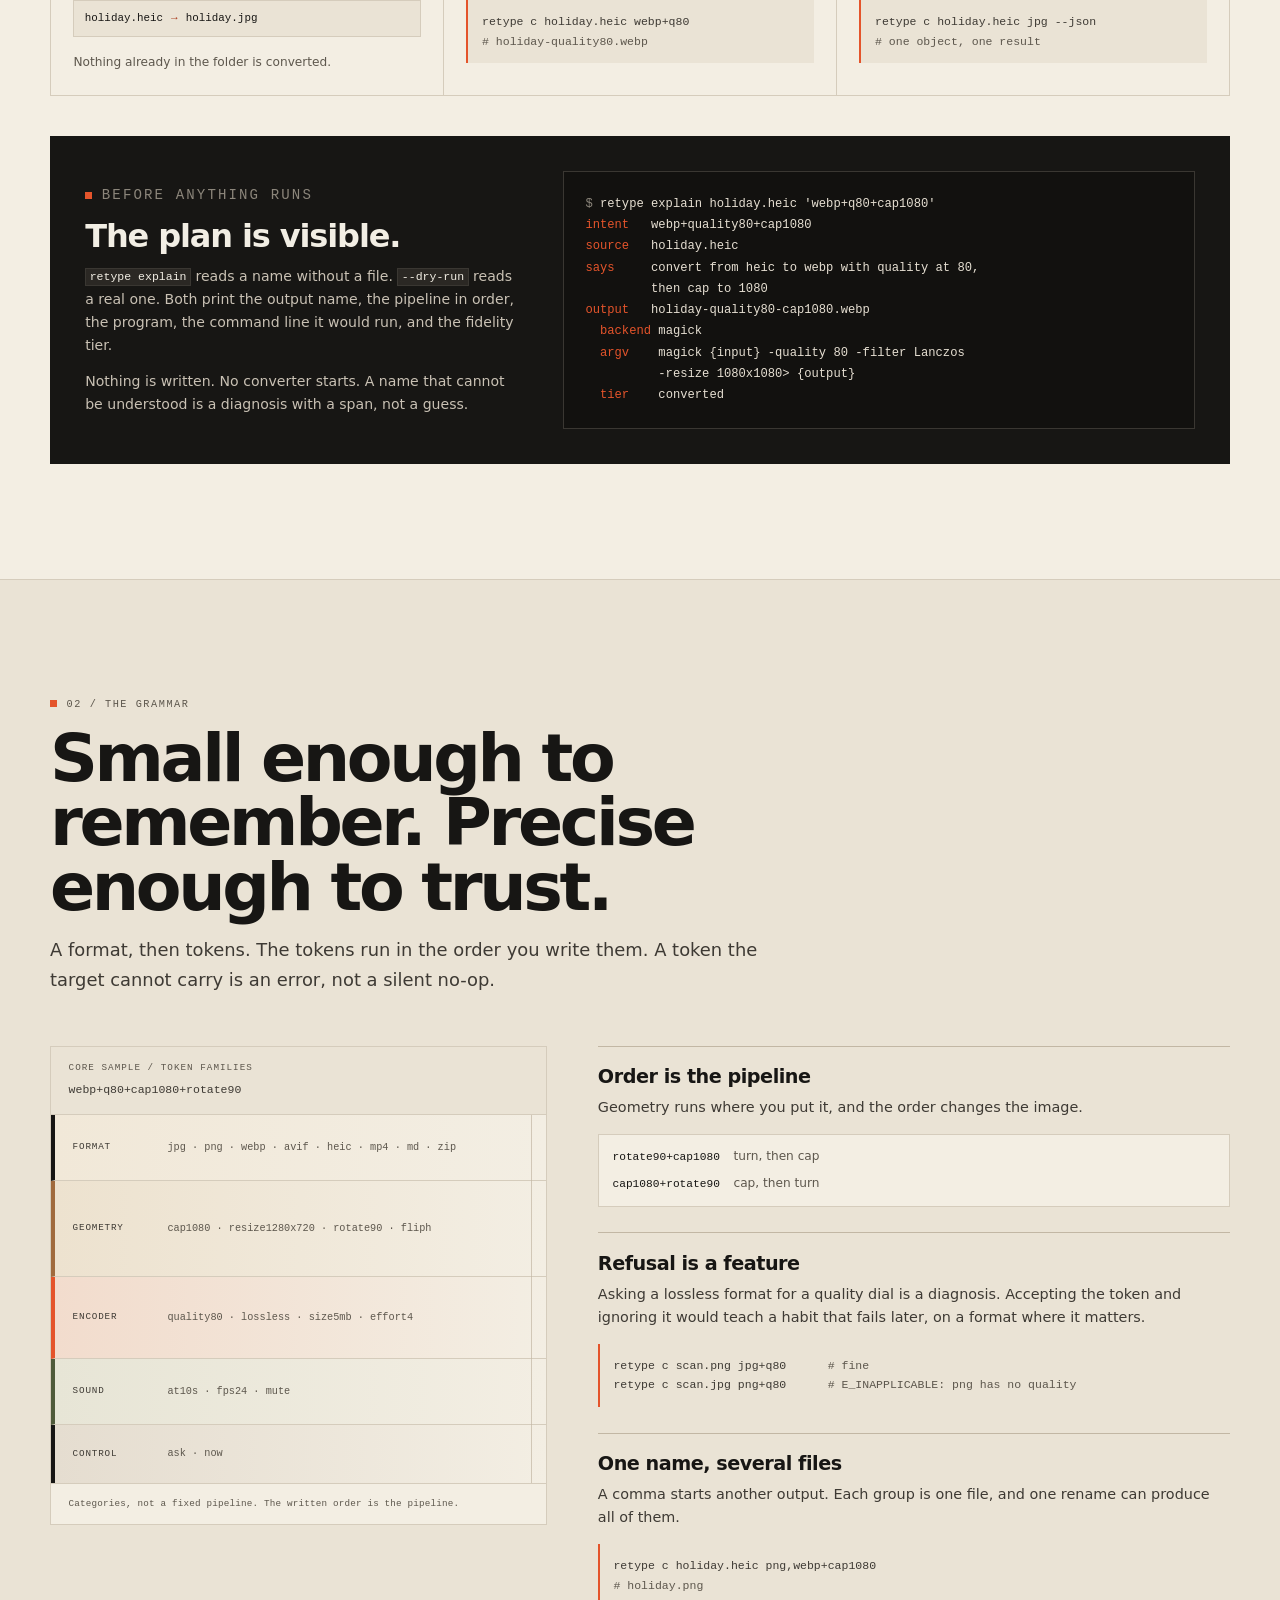
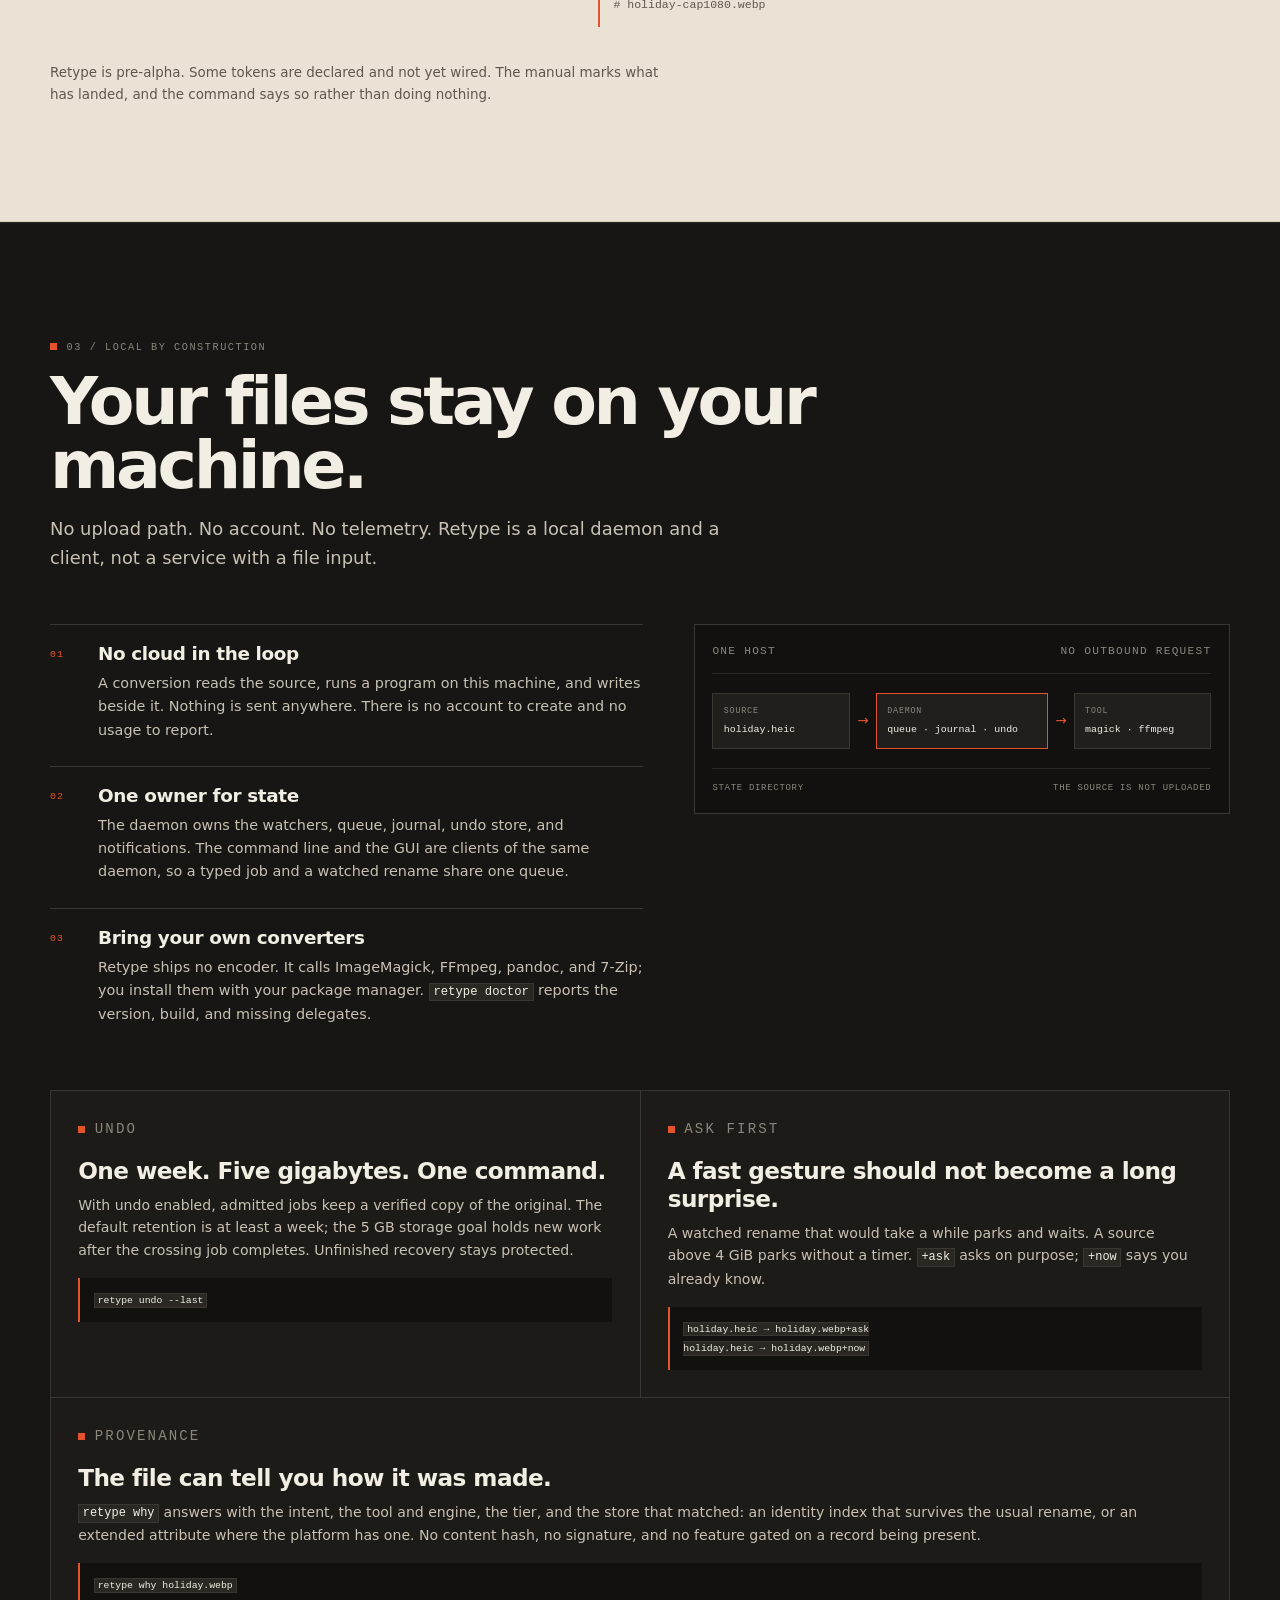
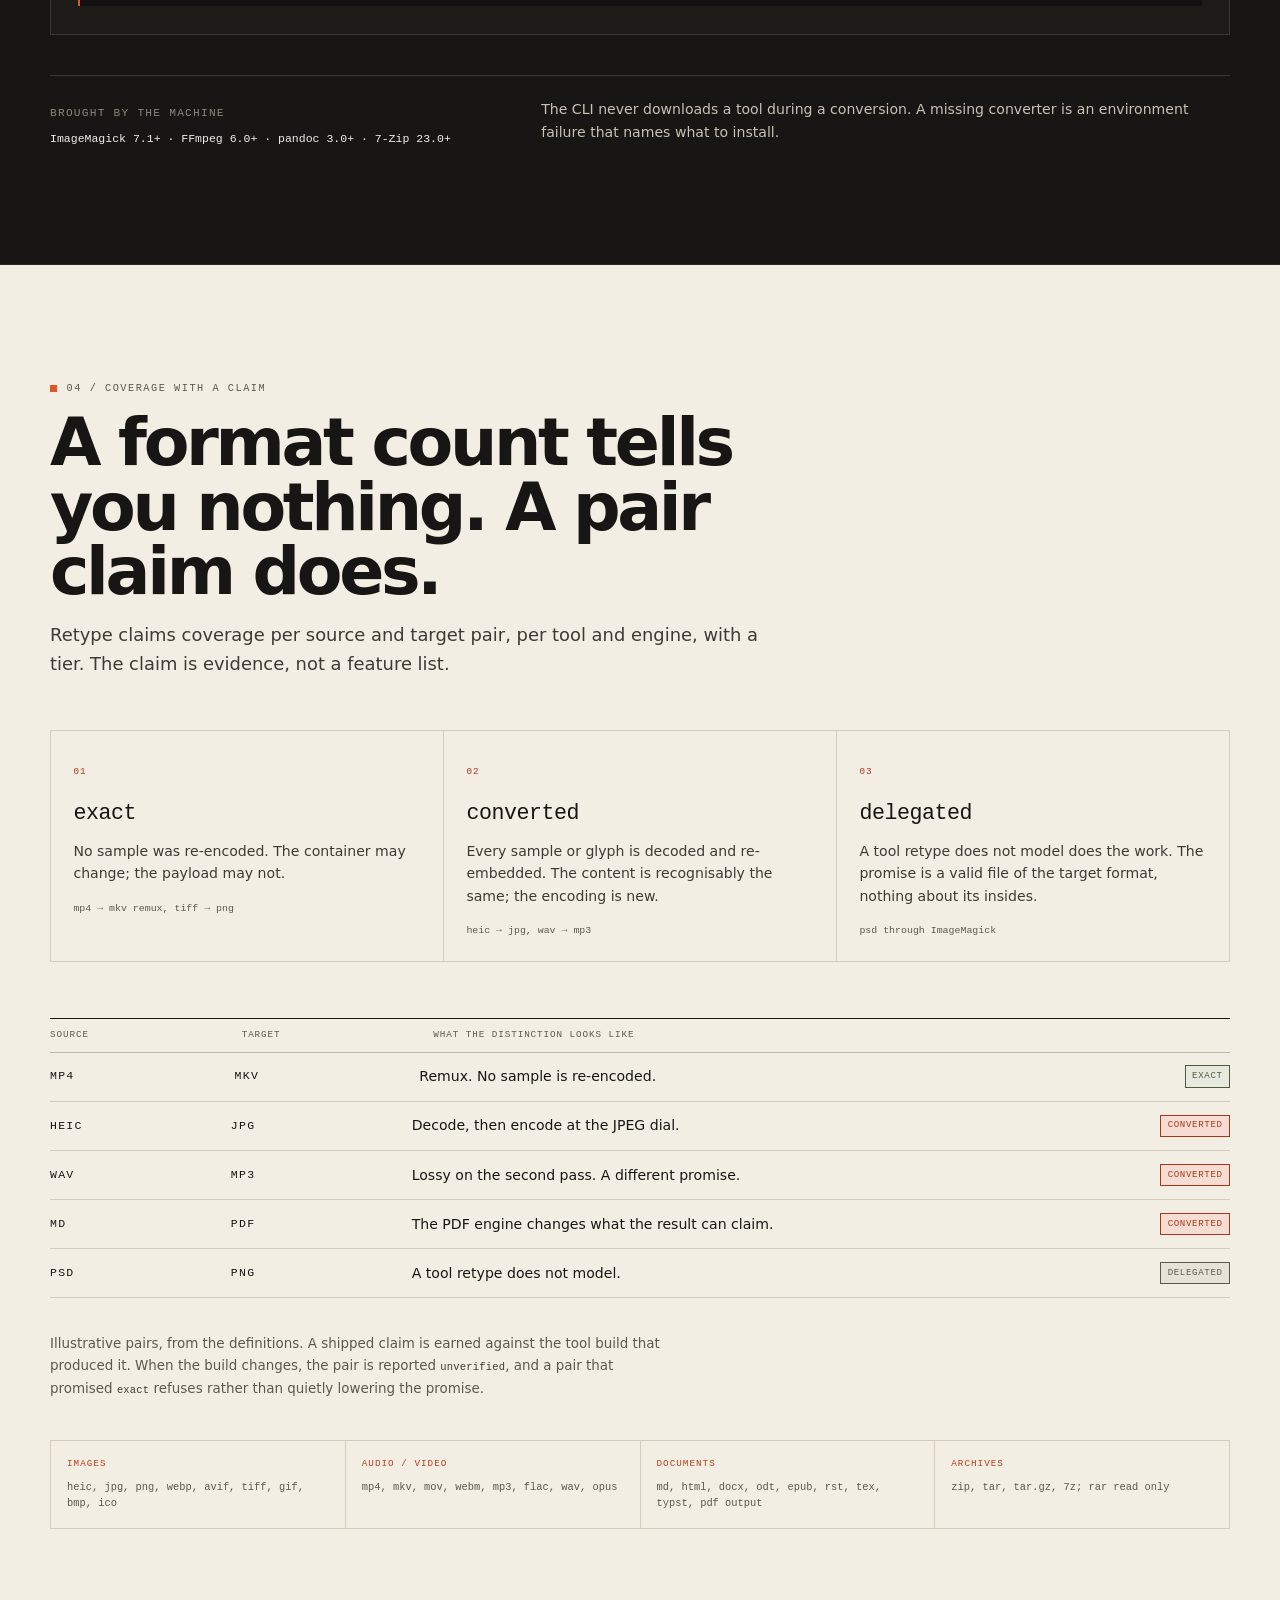
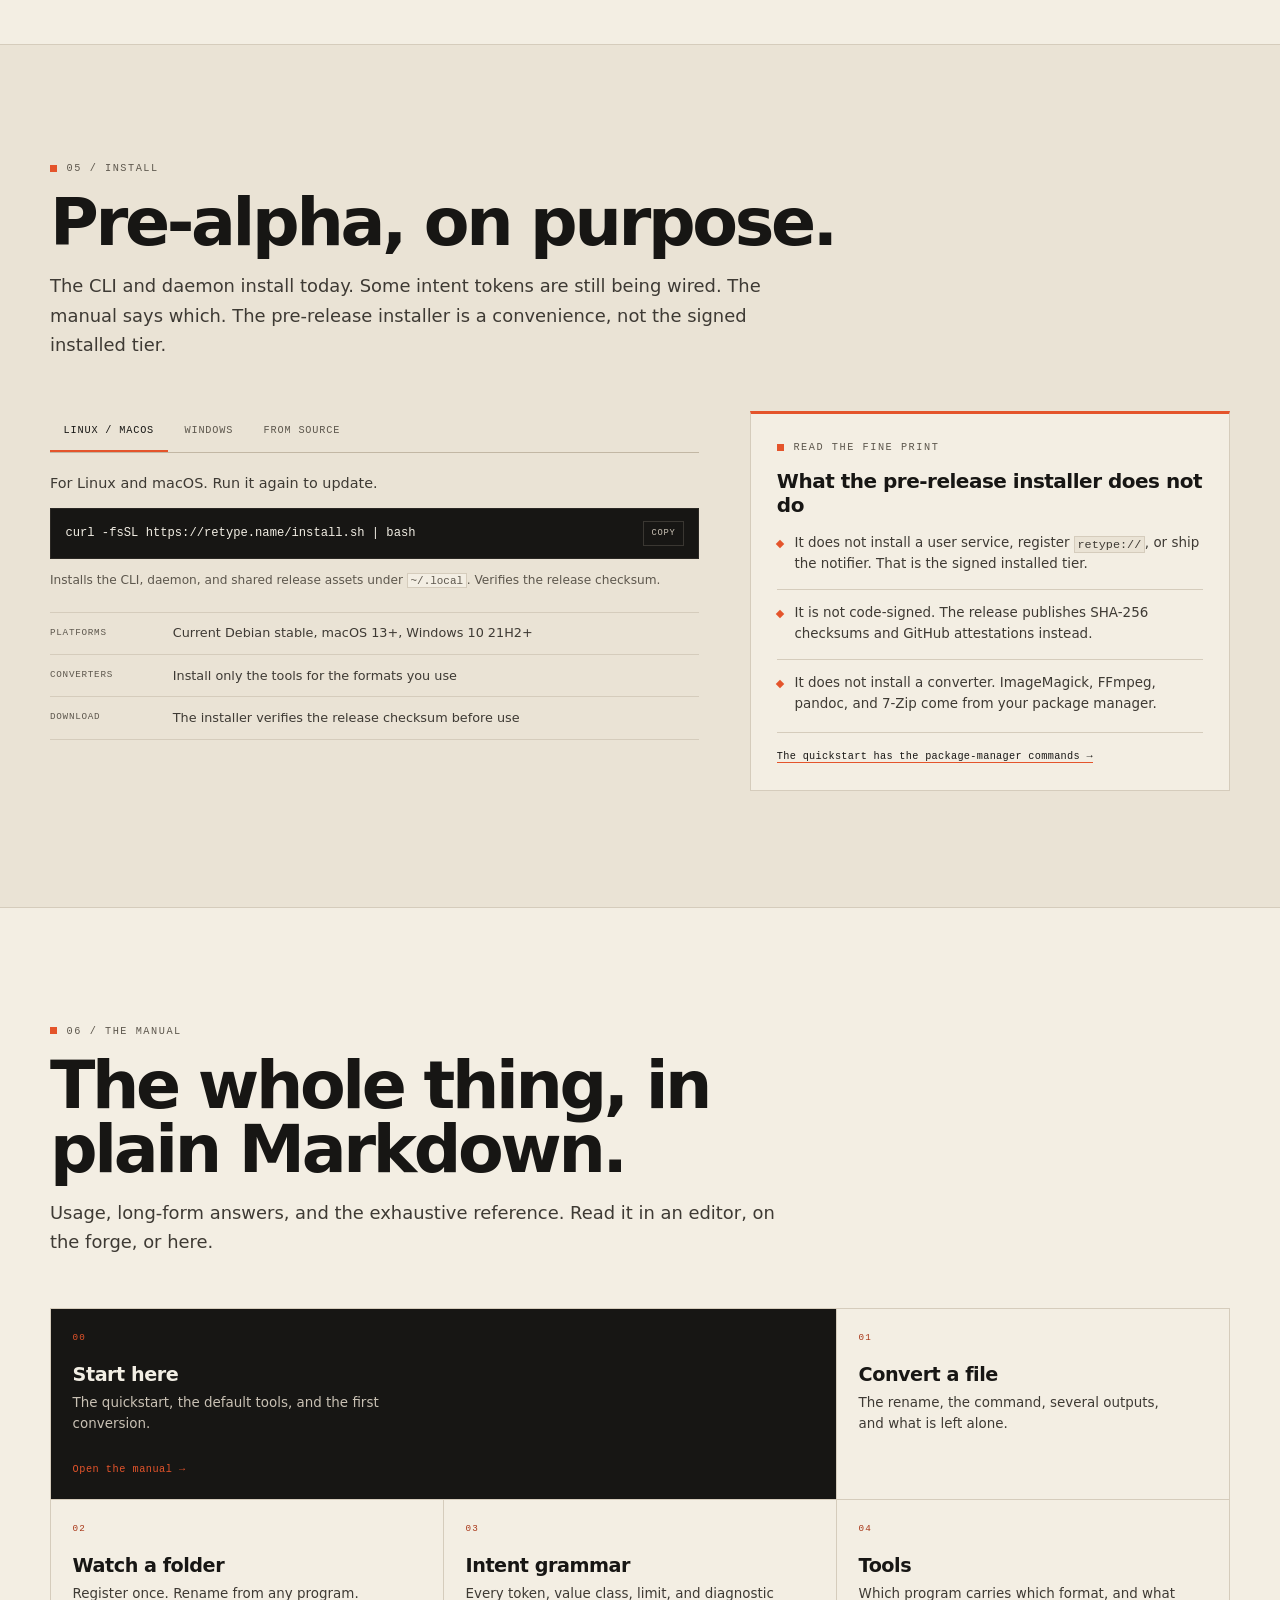
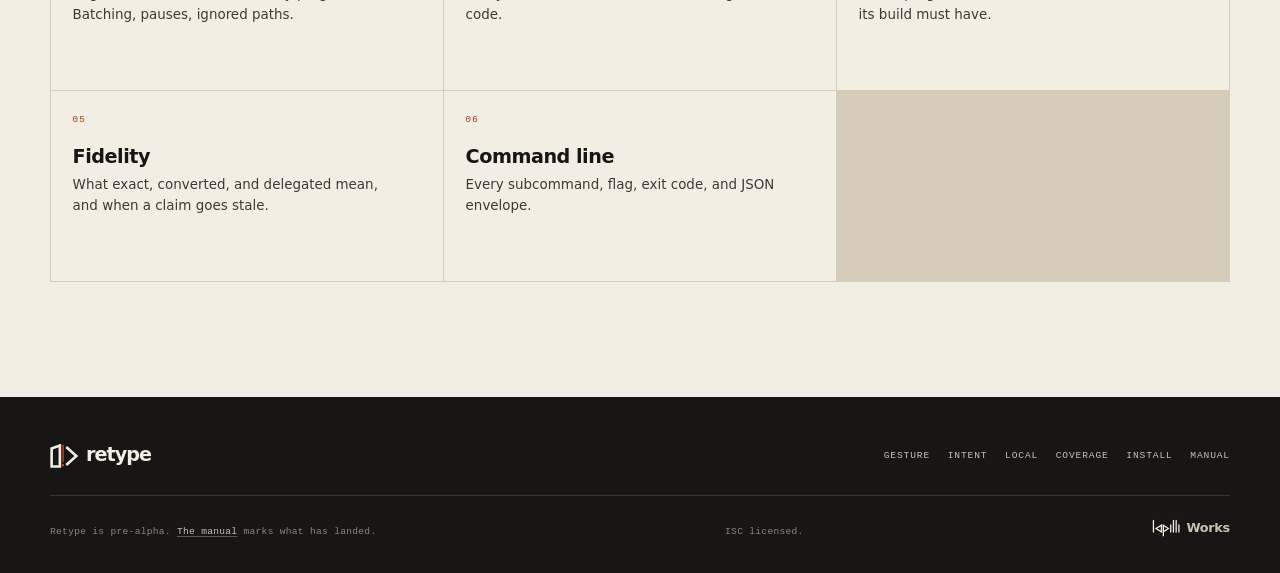
==== commit abec72b3: "release: freeze the 0.1 qualification candidate Import the exact source tree from local candidate c5" ====
--- a/sites/product/index.html
+++ b/sites/product/index.html
@@ -183,7 +183,7 @@
 					<article class="gesture-card" data-reveal>
 						<span class="card-index">01</span>
 						<h3>From a file manager</h3>
-						<p>Register a folder once. Rename the extension from any program that can rename a file.</p>
+						<p>Start watching a folder and wait for ready. Rename the extension from any program that can rename a file.</p>
 						<div class="mini-rename" aria-label="Rename holiday.heic to holiday.jpg">
 							<code>holiday.heic</code>
 							<span aria-hidden="true">&rarr;</span>
@@ -361,7 +361,7 @@
 					<article class="dark-card" data-reveal>
 						<p class="kicker light">Undo</p>
 						<h3>One week. Five gigabytes. One command.</h3>
-						<p>Every job keeps what it needs to be reversed, including the source bytes when the rename consumed the source name. The defaults are a week and 5 GB, host-level, not a folder setting.</p>
+						<p>With undo enabled, admitted jobs keep a verified copy of the original. The default retention is at least a week; the 5 GB storage goal holds new work after the crossing job completes. Unfinished recovery stays protected.</p>
 						<pre class="snippet dark"><code>retype undo --last</code></pre>
 					</article>
 					<article class="dark-card" data-reveal>
@@ -510,7 +510,7 @@
 						</div>
 
 						<ul class="requirements">
-							<li><span>Platforms</span> Linux glibc 2.31+, macOS 13+, Windows 10 21H2+</li>
+							<li><span>Platforms</span> Current Debian stable, macOS 13+, Windows 10 21H2+</li>
 							<li><span>Converters</span> Install only the tools for the formats you use</li>
 							<li><span>Download</span> The installer verifies the release checksum before use</li>
 						</ul>
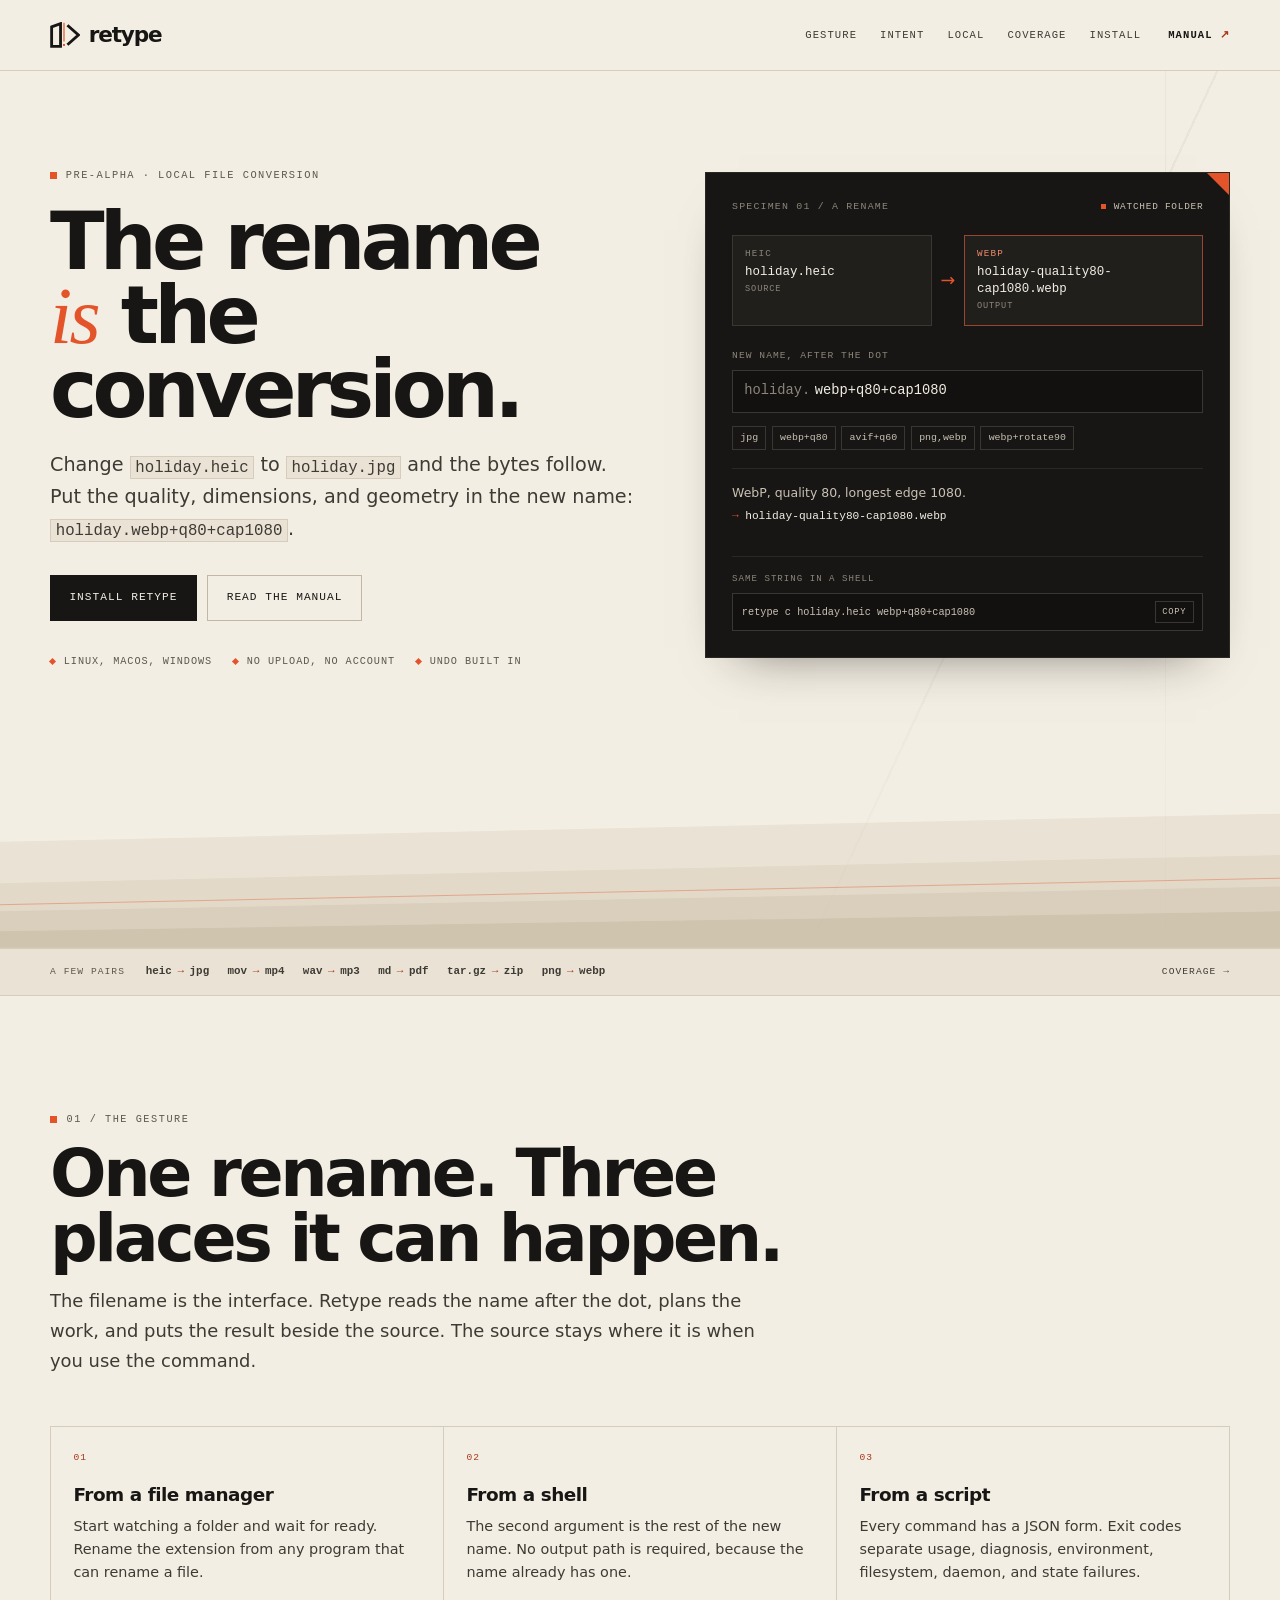
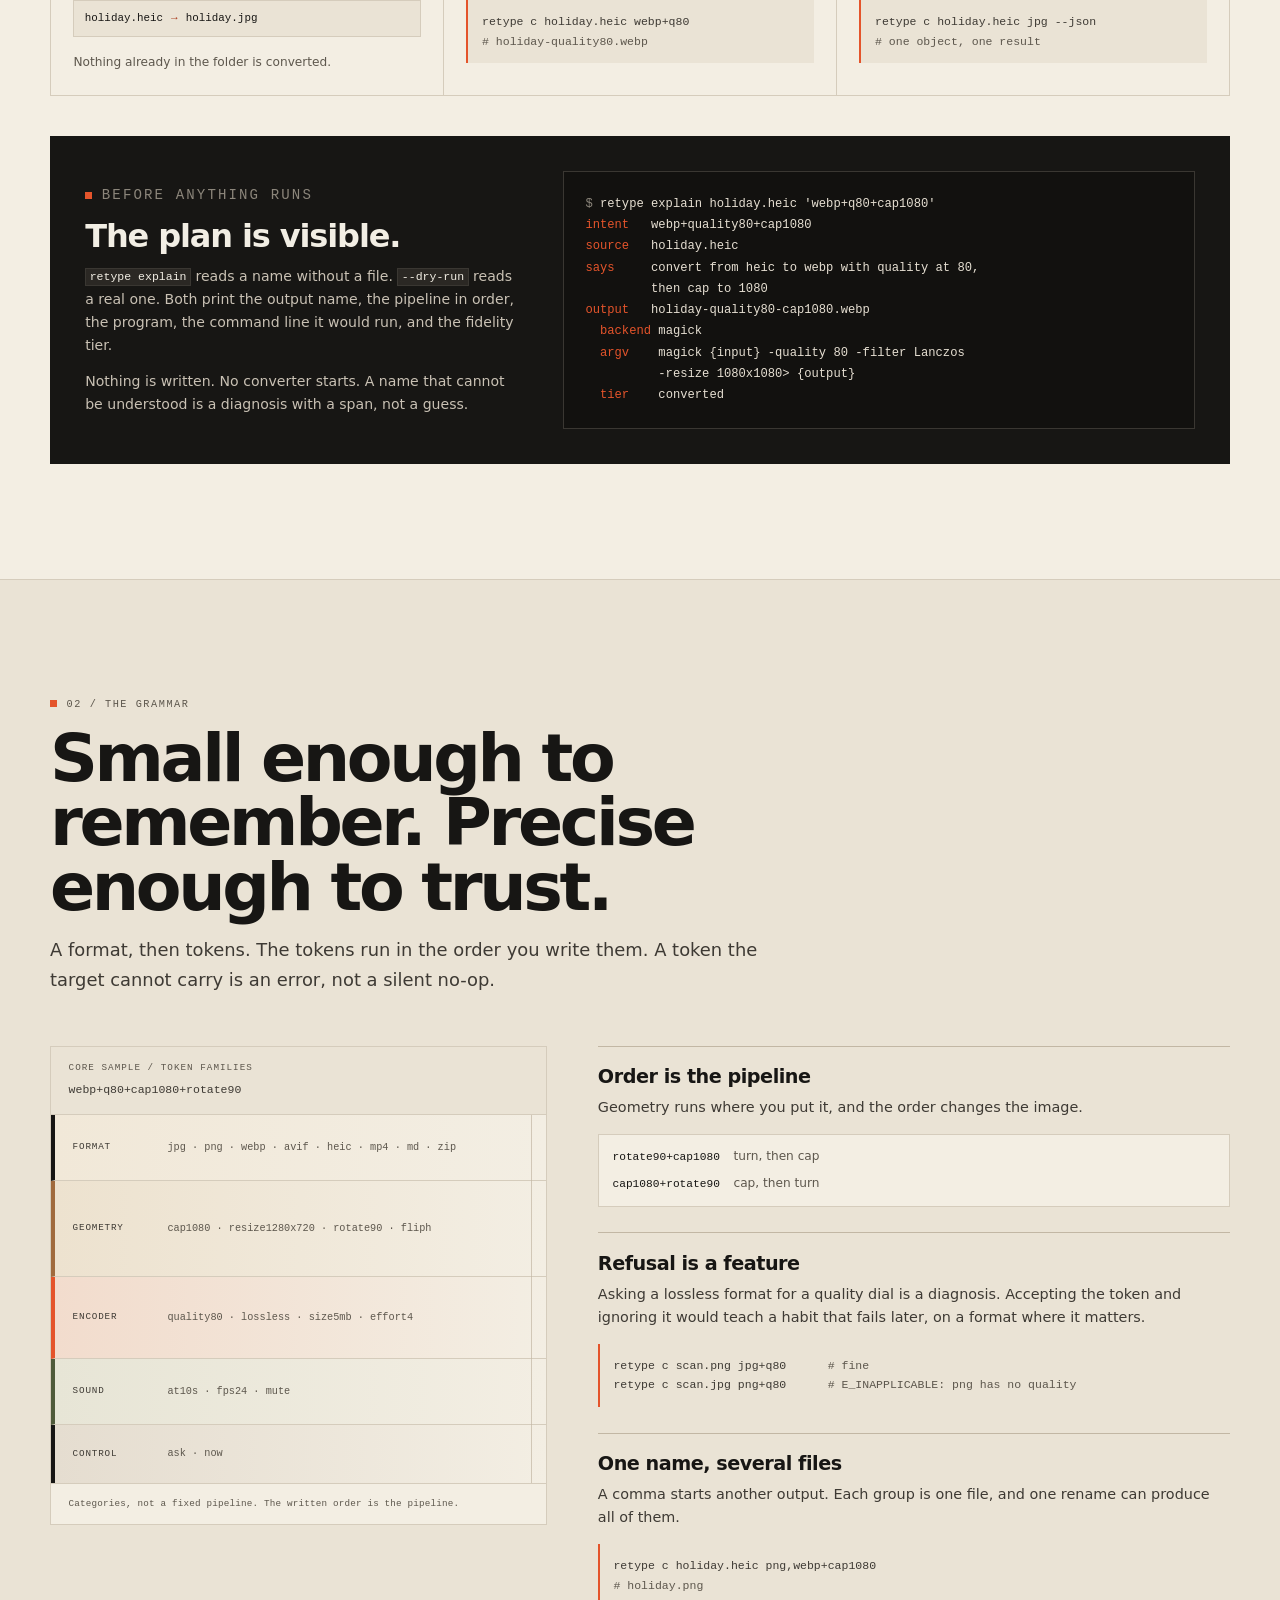
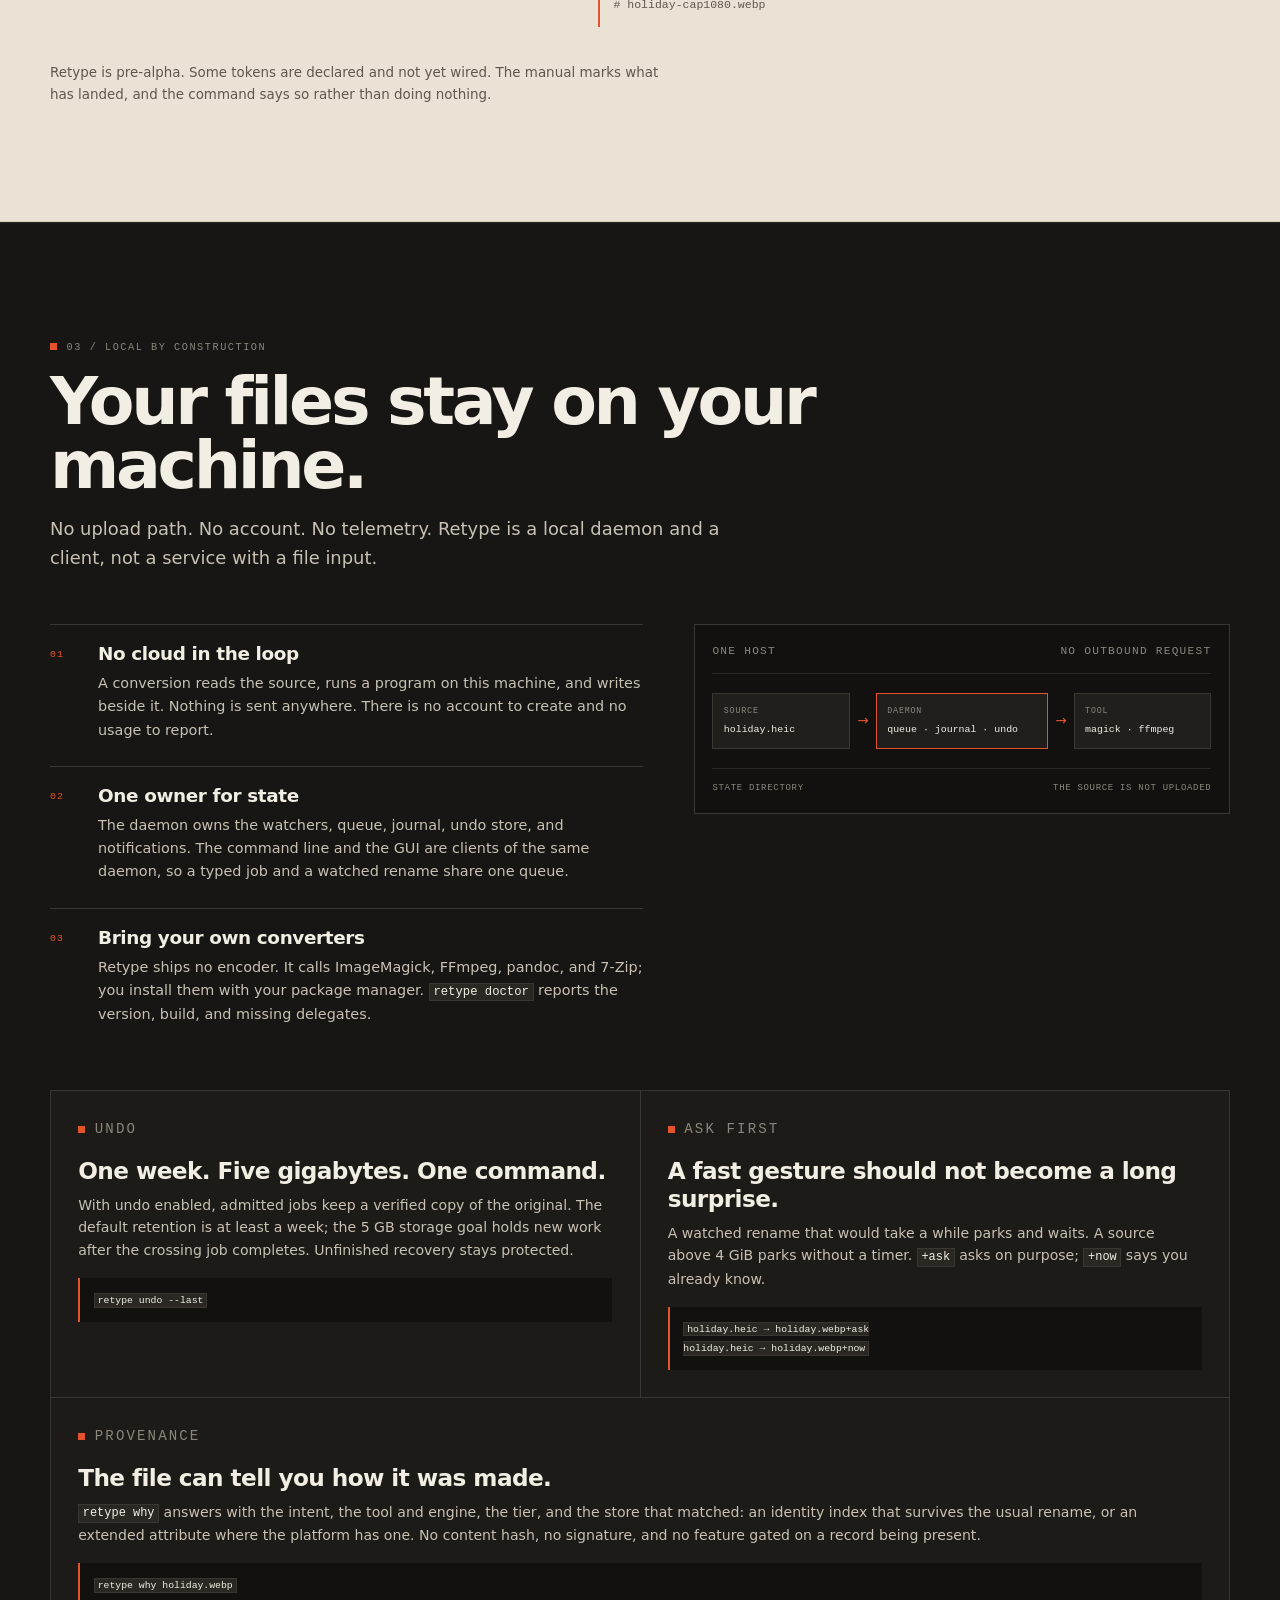
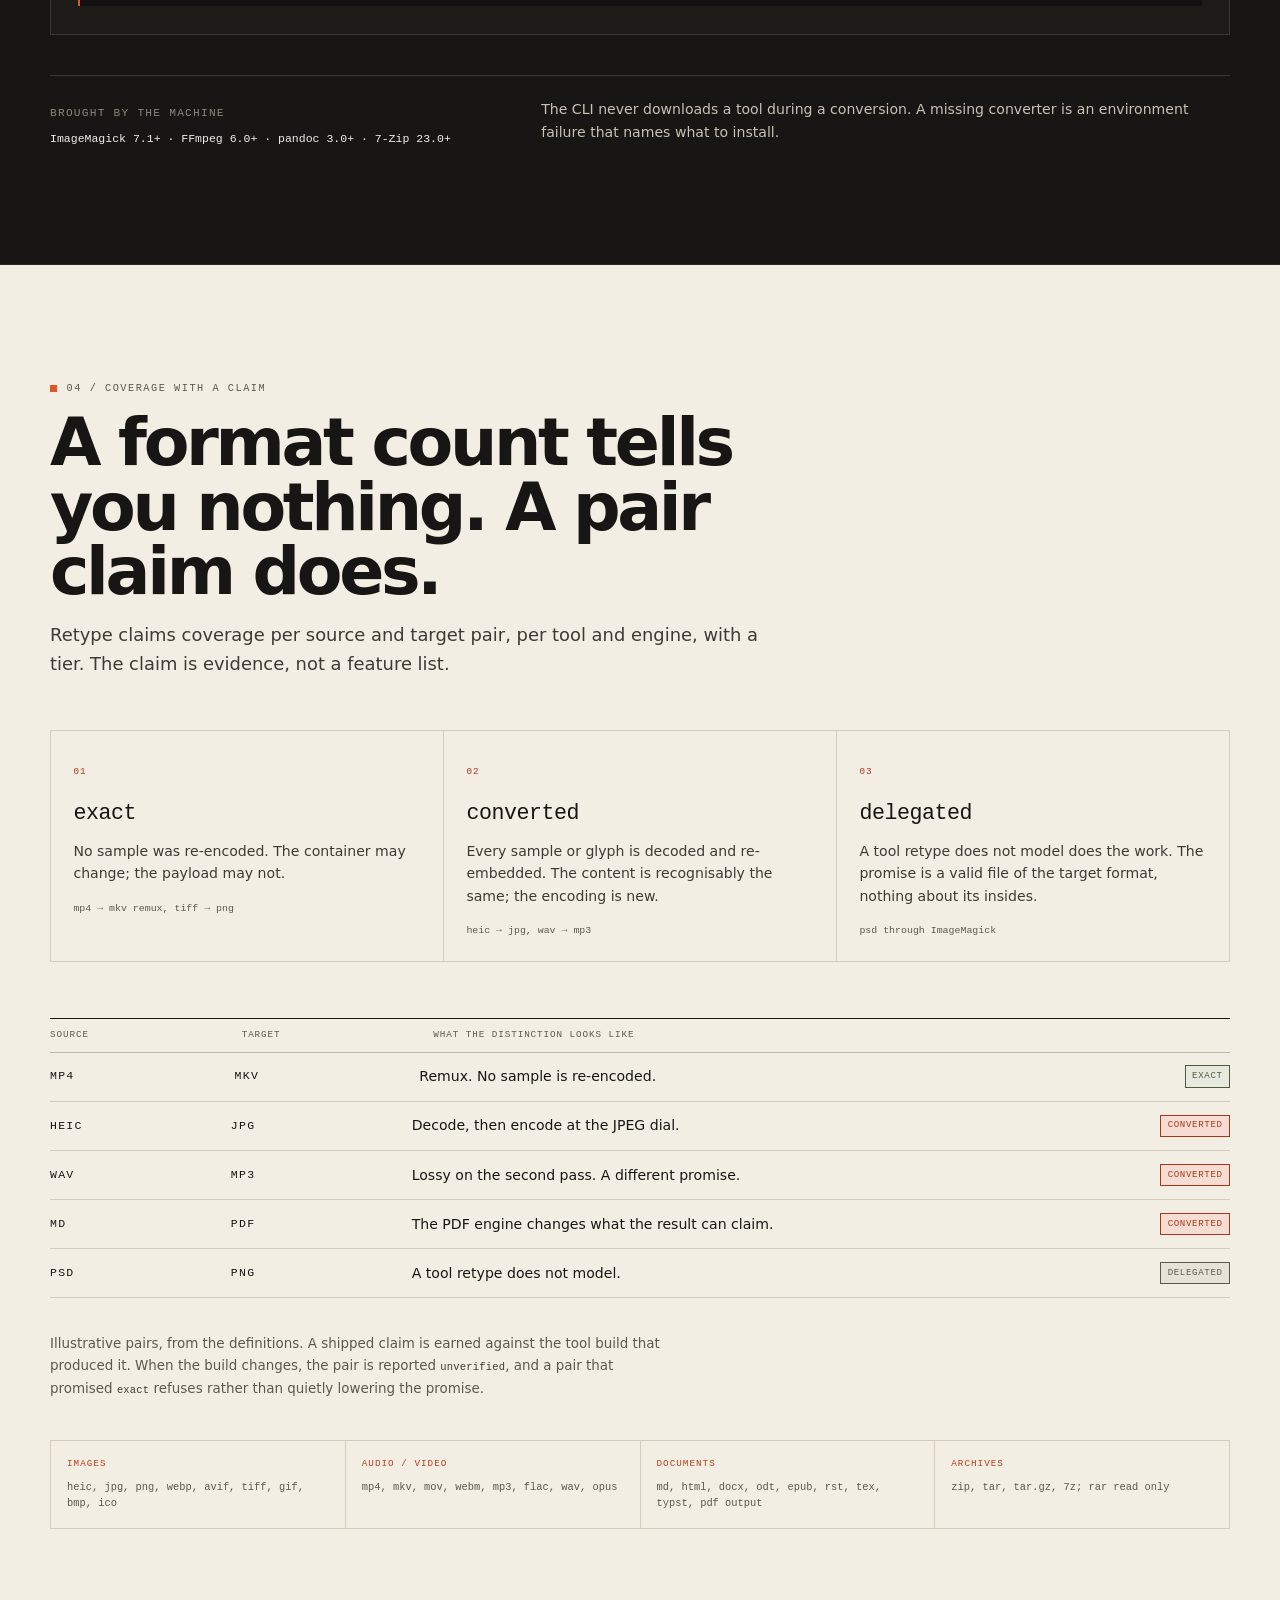
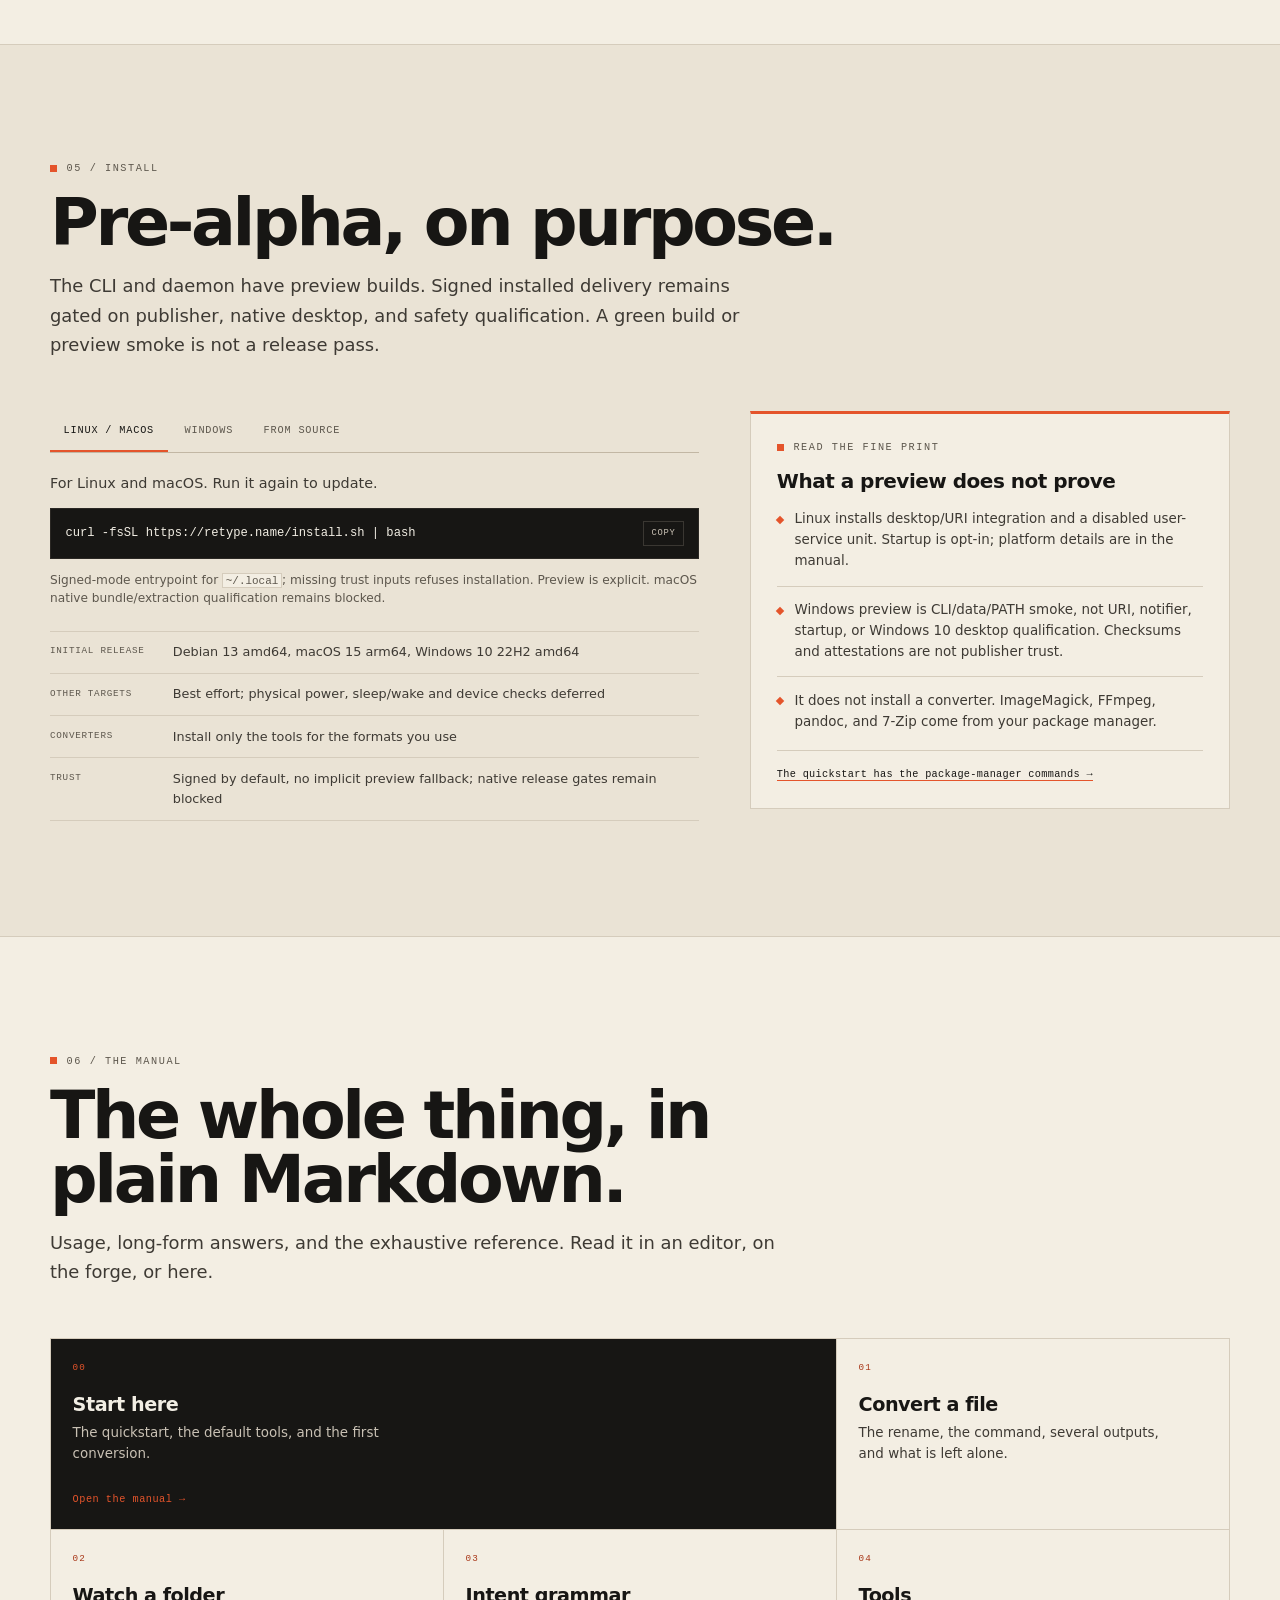
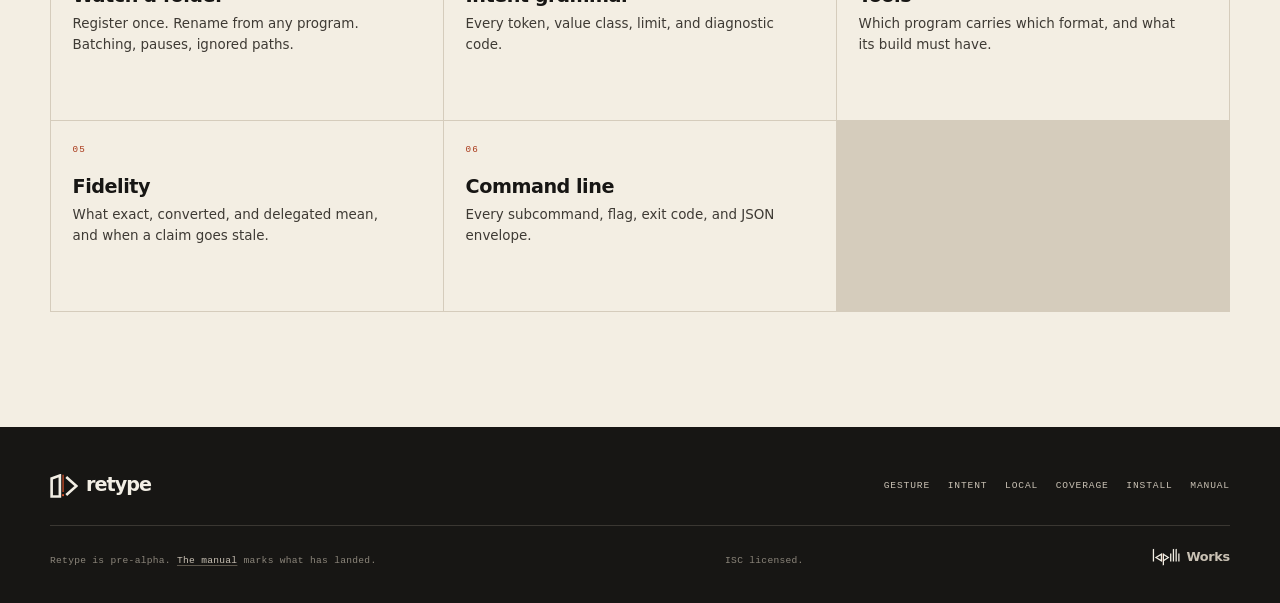
==== commit 05e56883: "docs: define initial release support and trust gates" ====
--- a/sites/product/index.html
+++ b/sites/product/index.html
@@ -471,7 +471,7 @@
 				<header class="section-head" data-reveal>
 					<p class="kicker">05 / Install</p>
 					<h2>Pre-alpha, on purpose.</h2>
-					<p class="section-lede">The CLI and daemon install today. Some intent tokens are still being wired. The manual says which. The pre-release installer is a convenience, not the signed installed tier.</p>
+					<p class="section-lede">The CLI and daemon have preview builds. Signed installed delivery remains gated on publisher, native desktop, and safety qualification. A green build or preview smoke is not a release pass.</p>
 				</header>
 
 				<div class="install-grid">
@@ -488,7 +488,7 @@
 								<code>curl -fsSL https://retype.name/install.sh | bash</code>
 								<button type="button" data-copy aria-label="Copy Unix install command">Copy</button>
 							</div>
-							<p class="small">Installs the CLI, daemon, and shared release assets under <code>~/.local</code>. Verifies the release checksum.</p>
+							<p class="small">Signed-mode entrypoint for <code>~/.local</code>; missing trust inputs refuses installation. Preview is explicit. macOS native bundle/extraction qualification remains blocked.</p>
 						</div>
 
 						<div class="tab-panel" id="install-windows" role="tabpanel" aria-labelledby="tab-windows" hidden>
@@ -510,18 +510,19 @@
 						</div>
 
 						<ul class="requirements">
-							<li><span>Platforms</span> Current Debian stable, macOS 13+, Windows 10 21H2+</li>
+							<li><span>Initial release</span> Debian 13 amd64, macOS 15 arm64, Windows 10 22H2 amd64</li>
+							<li><span>Other targets</span> Best effort; physical power, sleep/wake and device checks deferred</li>
 							<li><span>Converters</span> Install only the tools for the formats you use</li>
-							<li><span>Download</span> The installer verifies the release checksum before use</li>
+							<li><span>Trust</span> Signed by default, no implicit preview fallback; native release gates remain blocked</li>
 						</ul>
 					</div>
 
 					<aside class="install-note" data-reveal>
 						<p class="kicker">Read the fine print</p>
-						<h3>What the pre-release installer does not do</h3>
+						<h3>What a preview does not prove</h3>
 						<ul class="check-list">
-							<li>It does not install a user service, register <code>retype://</code>, or ship the notifier. That is the signed installed tier.</li>
-							<li>It is not code-signed. The release publishes SHA-256 checksums and GitHub attestations instead.</li>
+							<li>Linux installs desktop/URI integration and a disabled user-service unit. Startup is opt-in; platform details are in the manual.</li>
+							<li>Windows preview is CLI/data/PATH smoke, not URI, notifier, startup, or Windows 10 desktop qualification. Checksums and attestations are not publisher trust.</li>
 							<li>It does not install a converter. ImageMagick, FFmpeg, pandoc, and 7-Zip come from your package manager.</li>
 						</ul>
 						<p class="aside-link"><a href="/docs/">The quickstart has the package-manager commands <span aria-hidden="true">&rarr;</span></a></p>
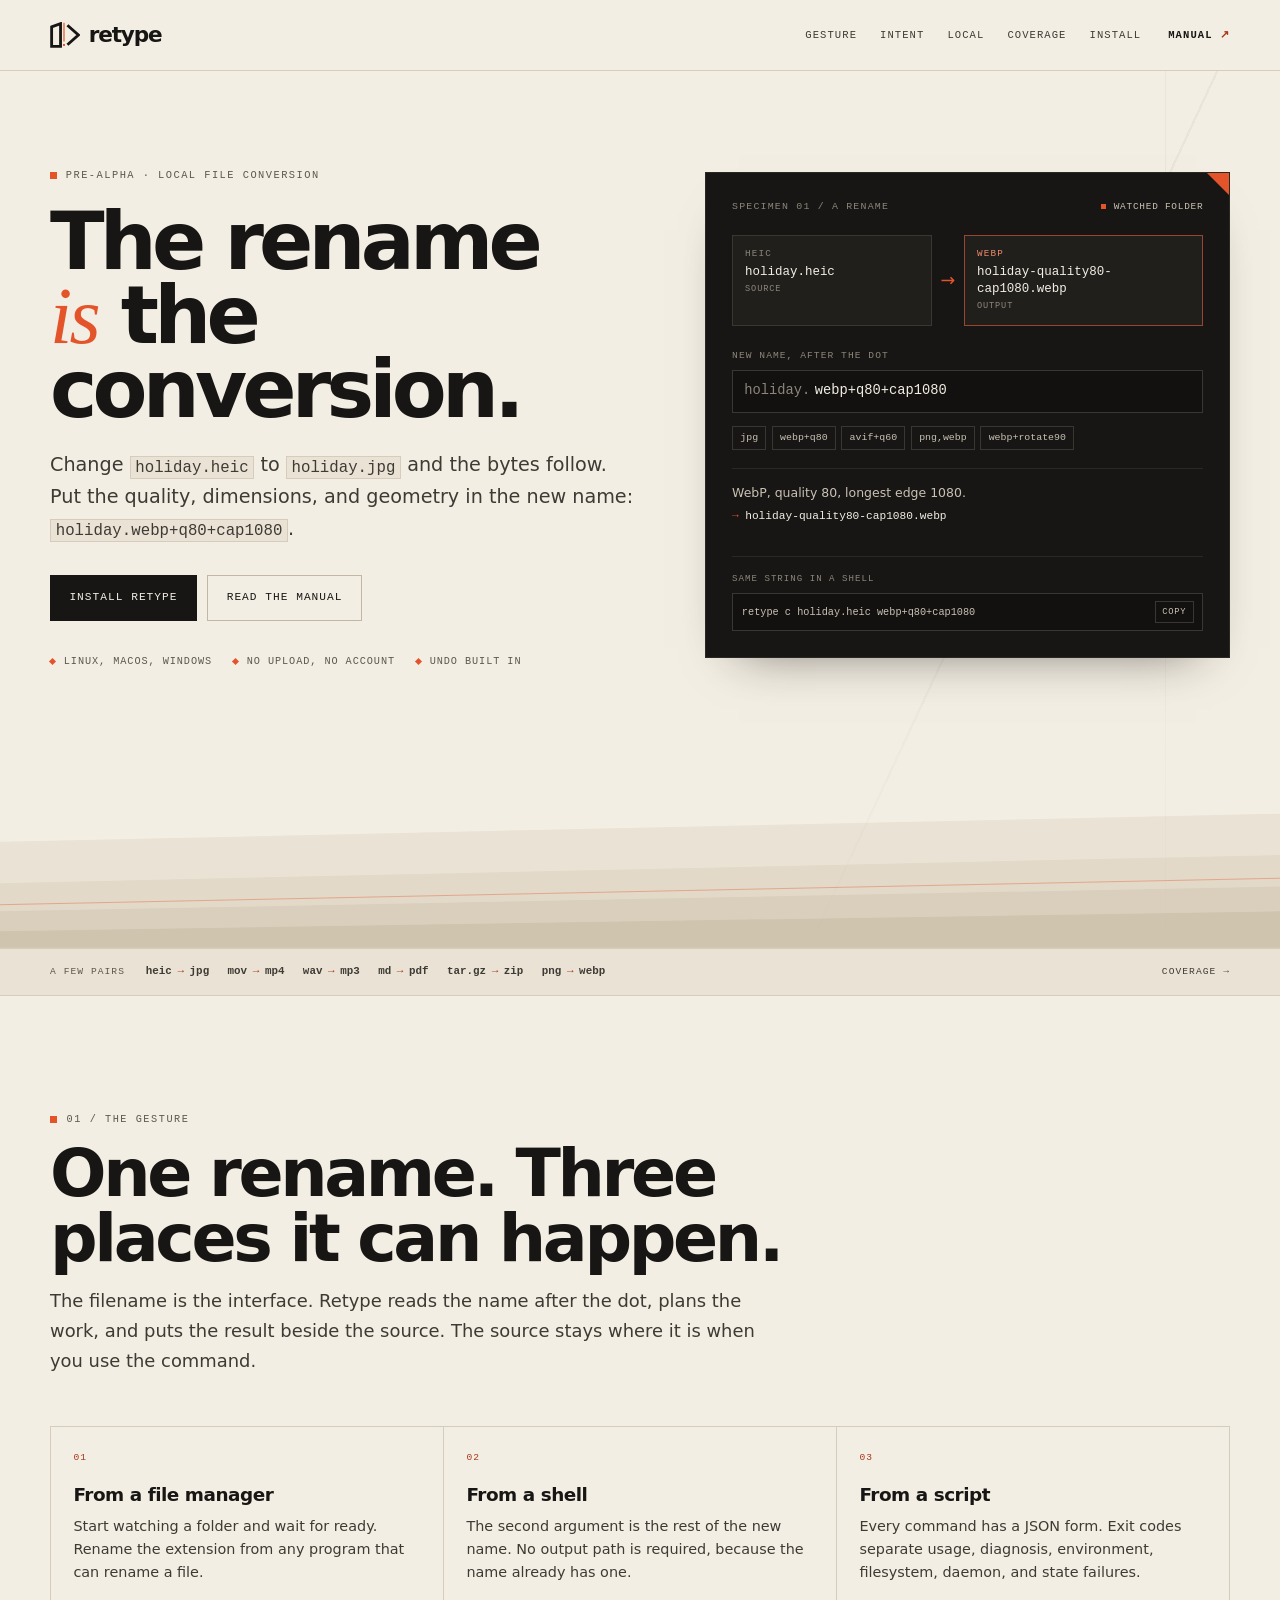
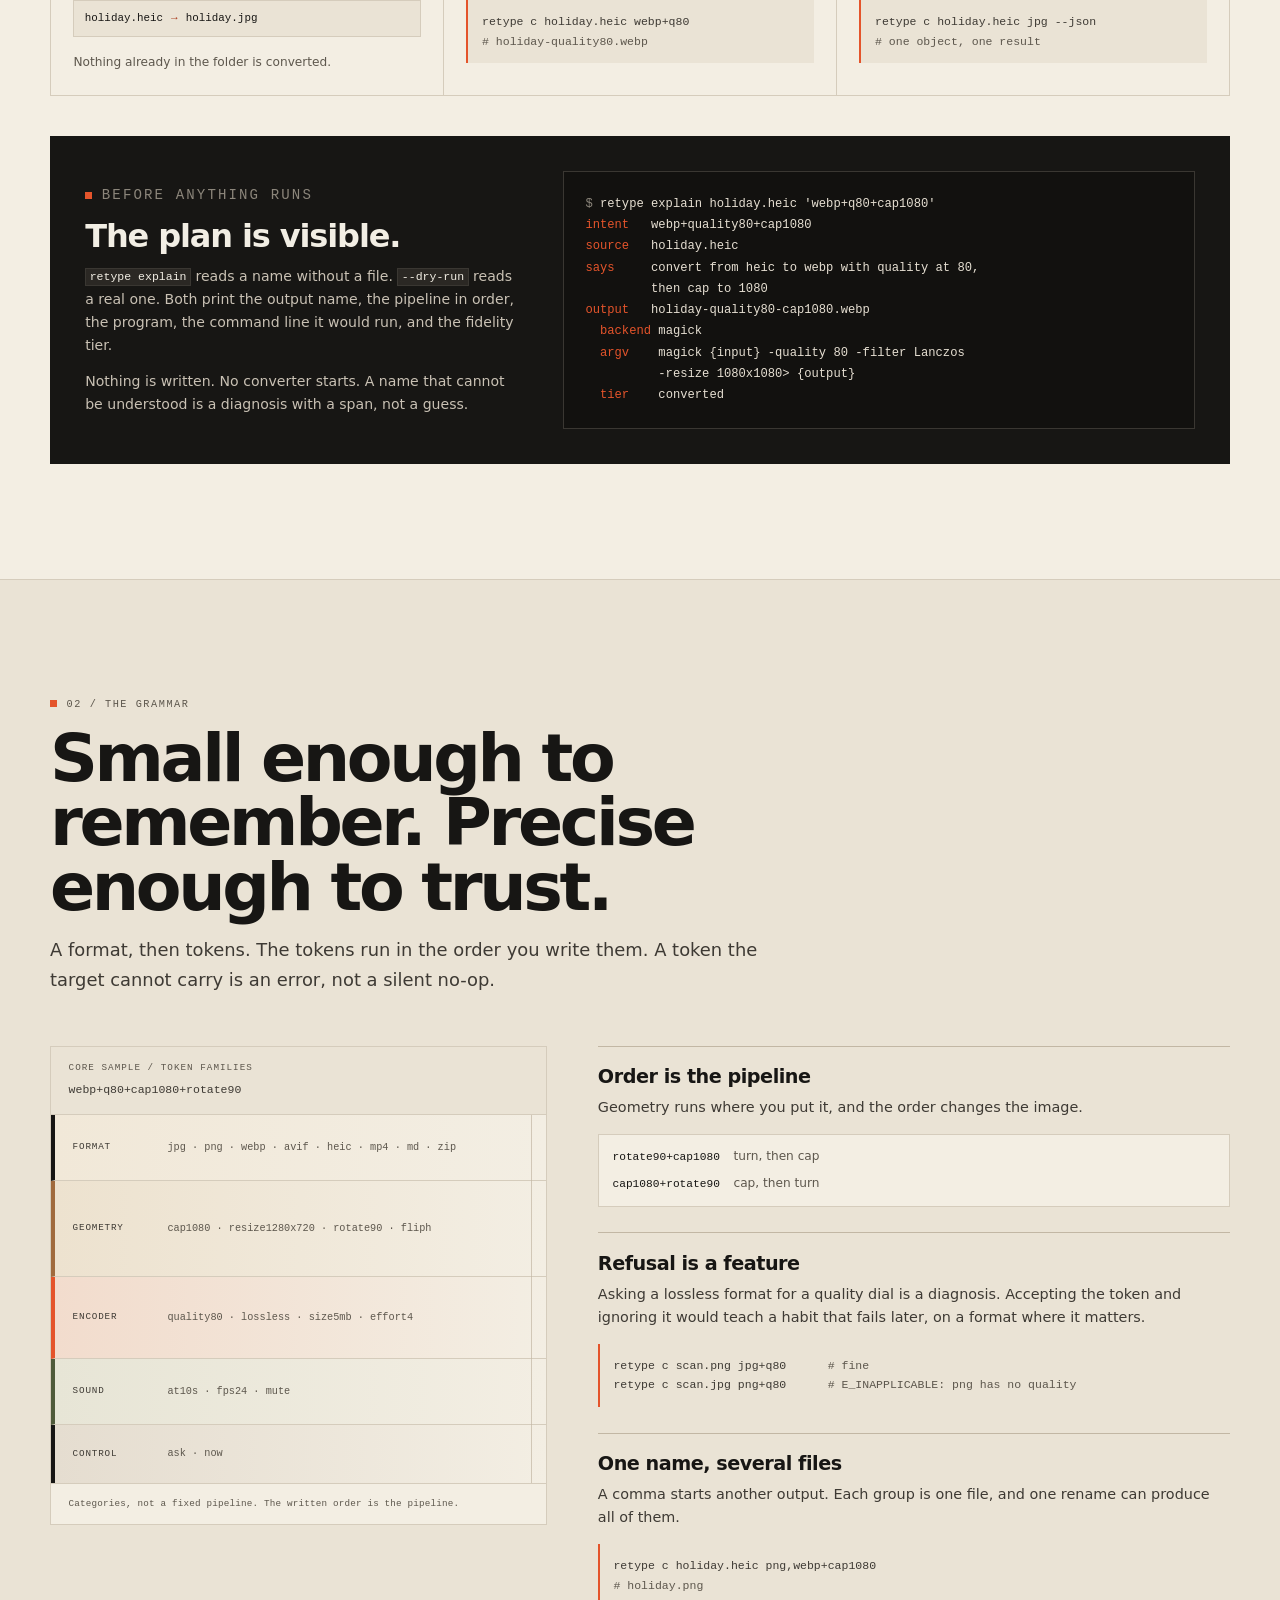
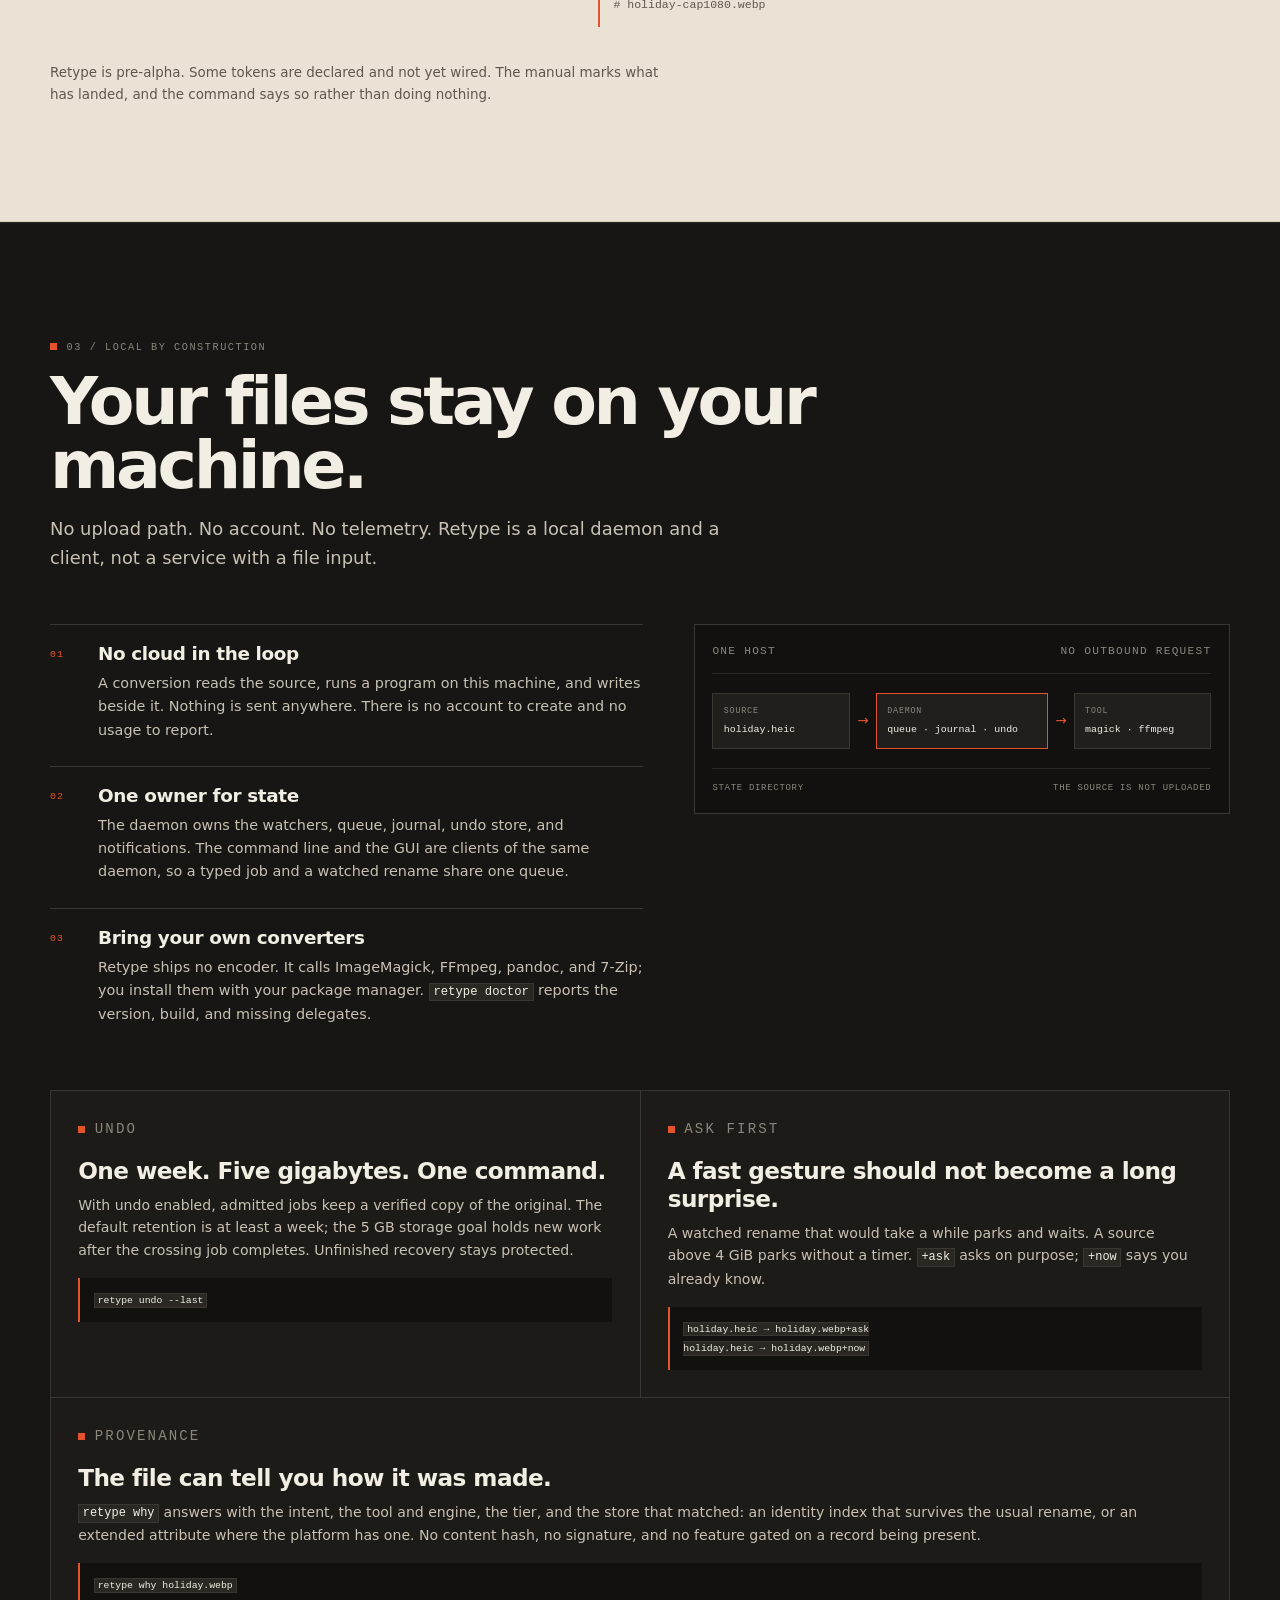
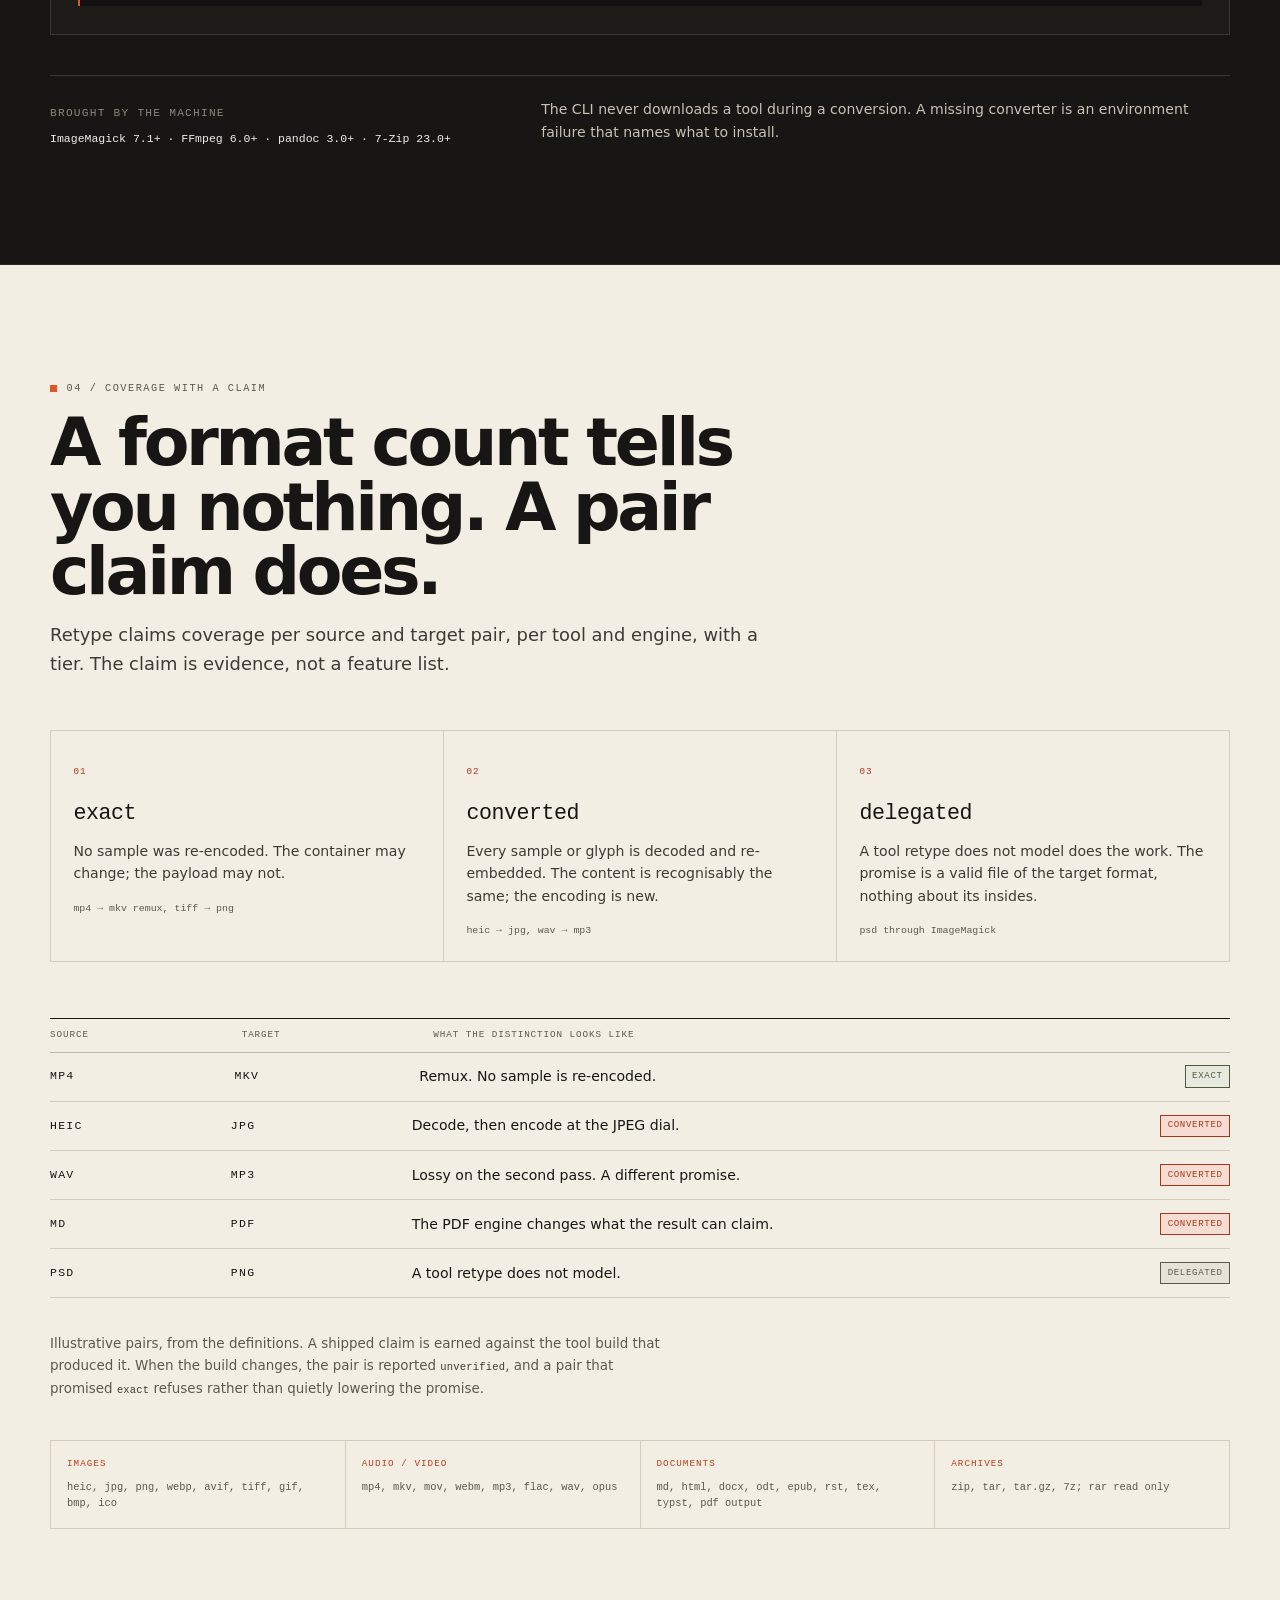
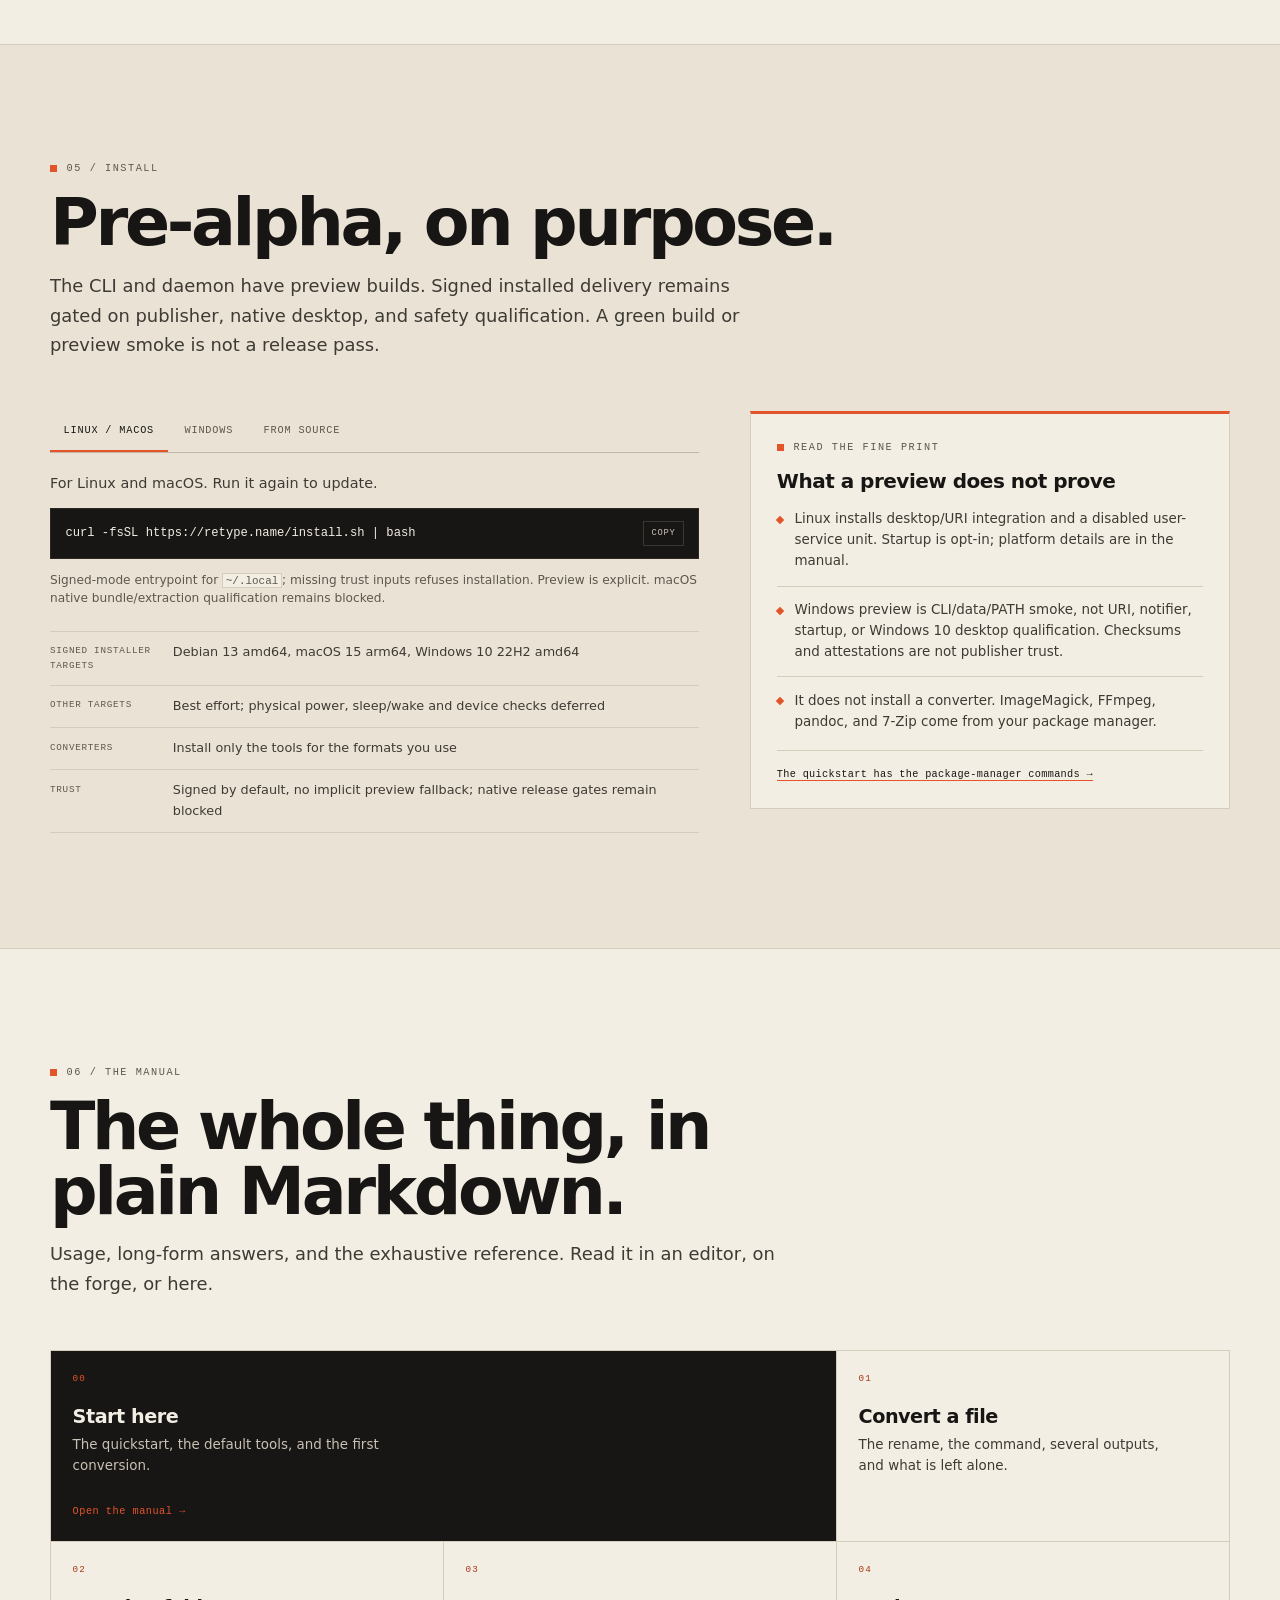
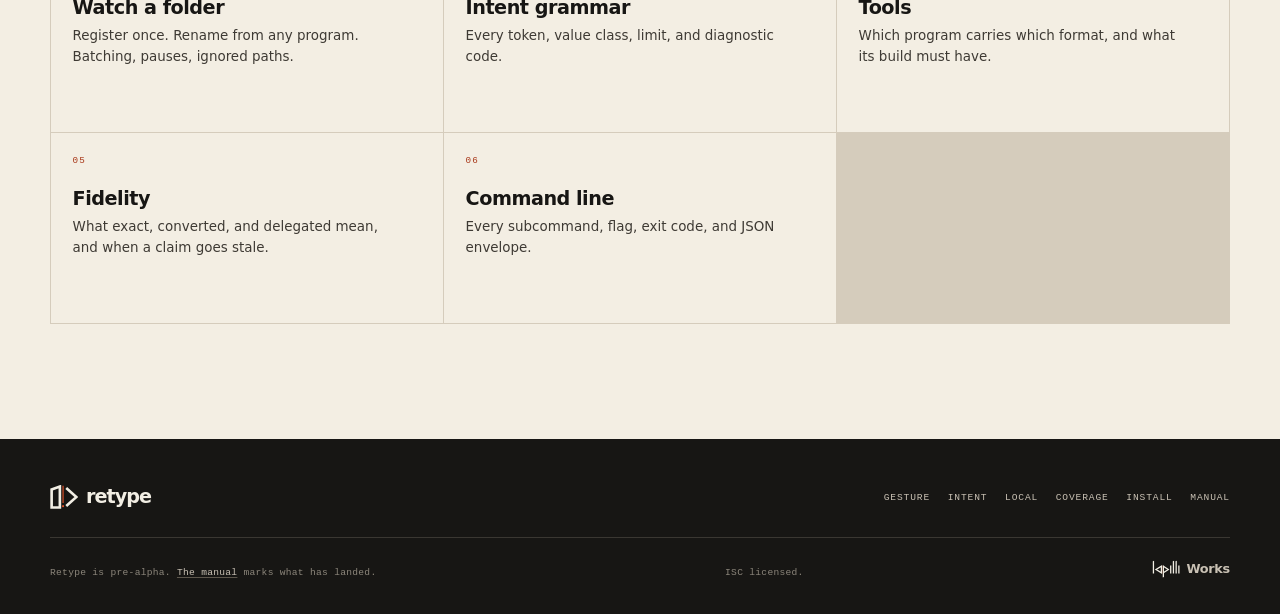
==== commit 5e51ee4c: "build(release): ship GNU and musl Linux alpha archives" ====
--- a/sites/product/index.html
+++ b/sites/product/index.html
@@ -501,7 +501,7 @@
 						</div>
 
 						<div class="tab-panel" id="install-source" role="tabpanel" aria-labelledby="tab-source" hidden>
-							<p>With a Rust toolchain, 1.85 or newer. The source tier is the CLI only.</p>
+							<p>With a Rust toolchain, 1.88 or newer. The source tier is the CLI only.</p>
 							<div class="command">
 								<code>cargo install --git https://github.com/LapilliWorks/retype retype-cli</code>
 								<button type="button" data-copy aria-label="Copy source install command">Copy</button>
@@ -510,7 +510,7 @@
 						</div>
 
 						<ul class="requirements">
-							<li><span>Initial release</span> Debian 13 amd64, macOS 15 arm64, Windows 10 22H2 amd64</li>
+							<li><span>Signed installer targets</span> Debian 13 amd64, macOS 15 arm64, Windows 10 22H2 amd64</li>
 							<li><span>Other targets</span> Best effort; physical power, sleep/wake and device checks deferred</li>
 							<li><span>Converters</span> Install only the tools for the formats you use</li>
 							<li><span>Trust</span> Signed by default, no implicit preview fallback; native release gates remain blocked</li>
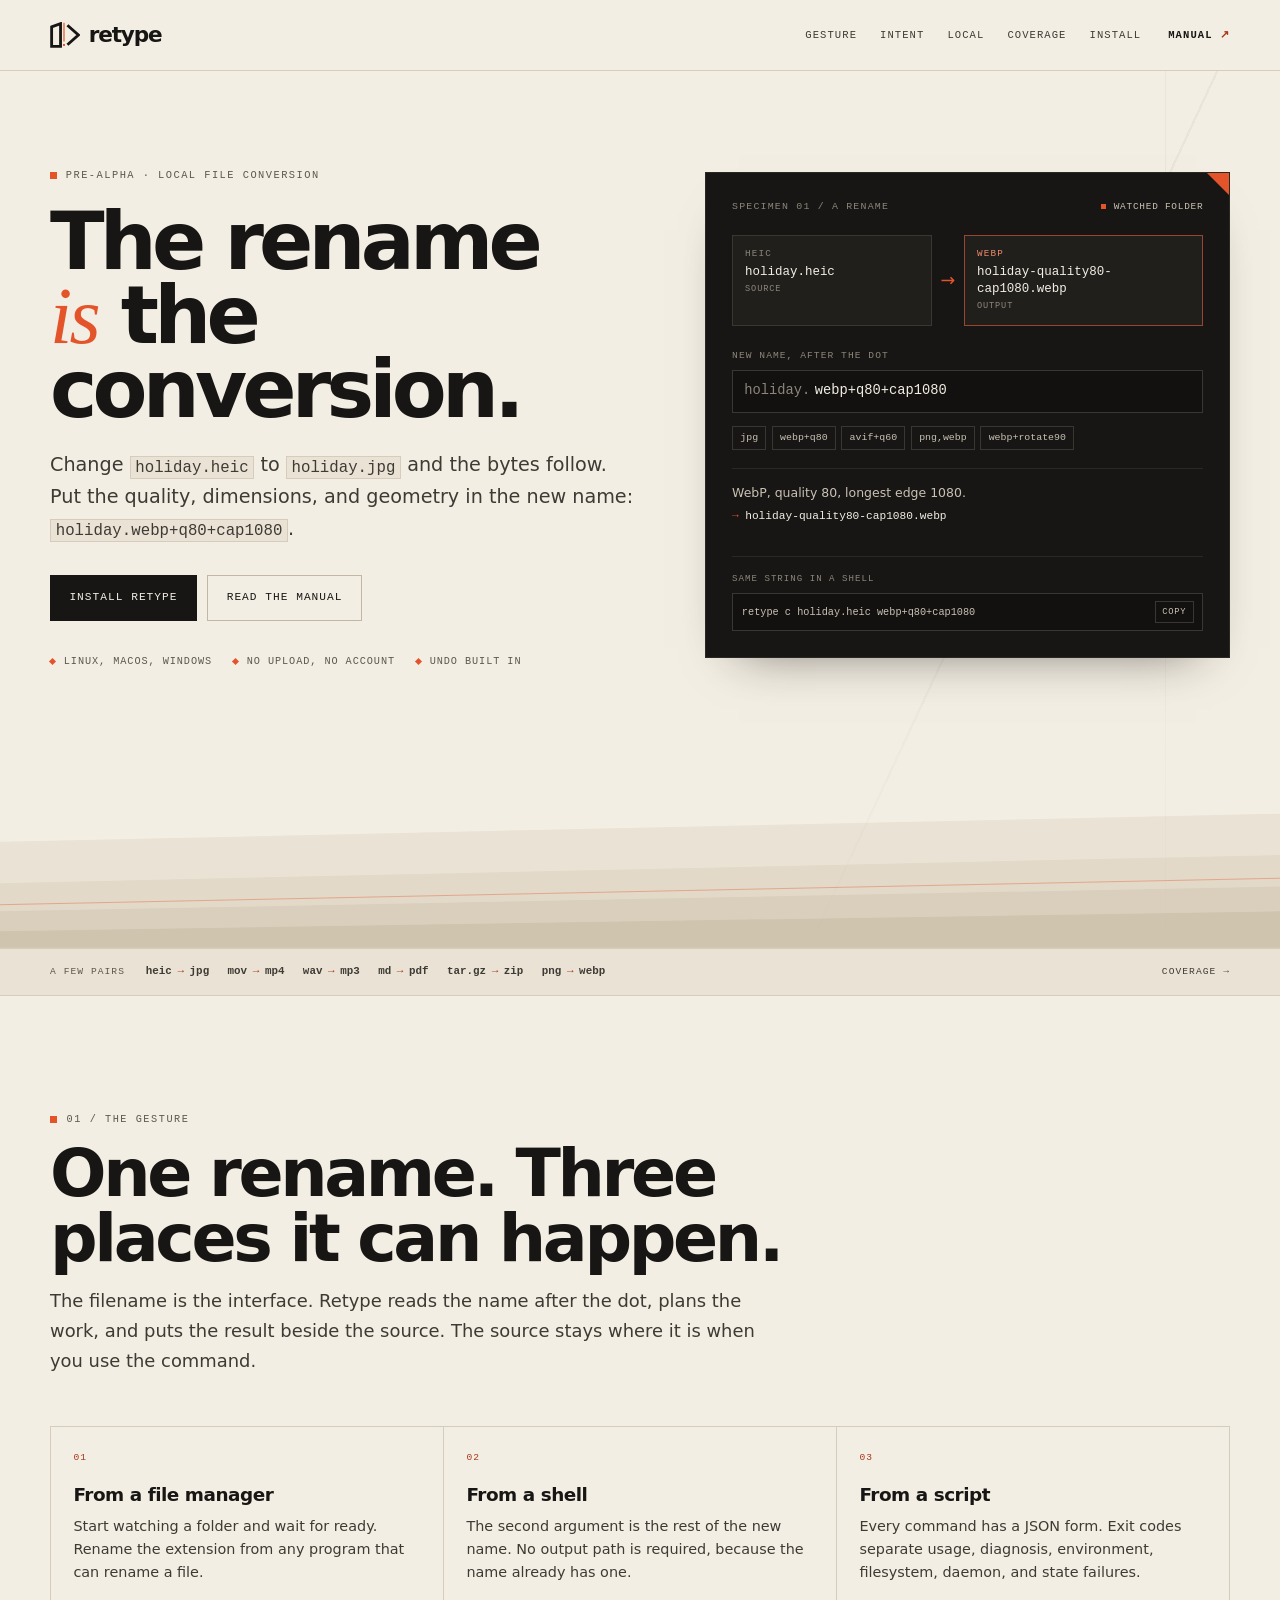
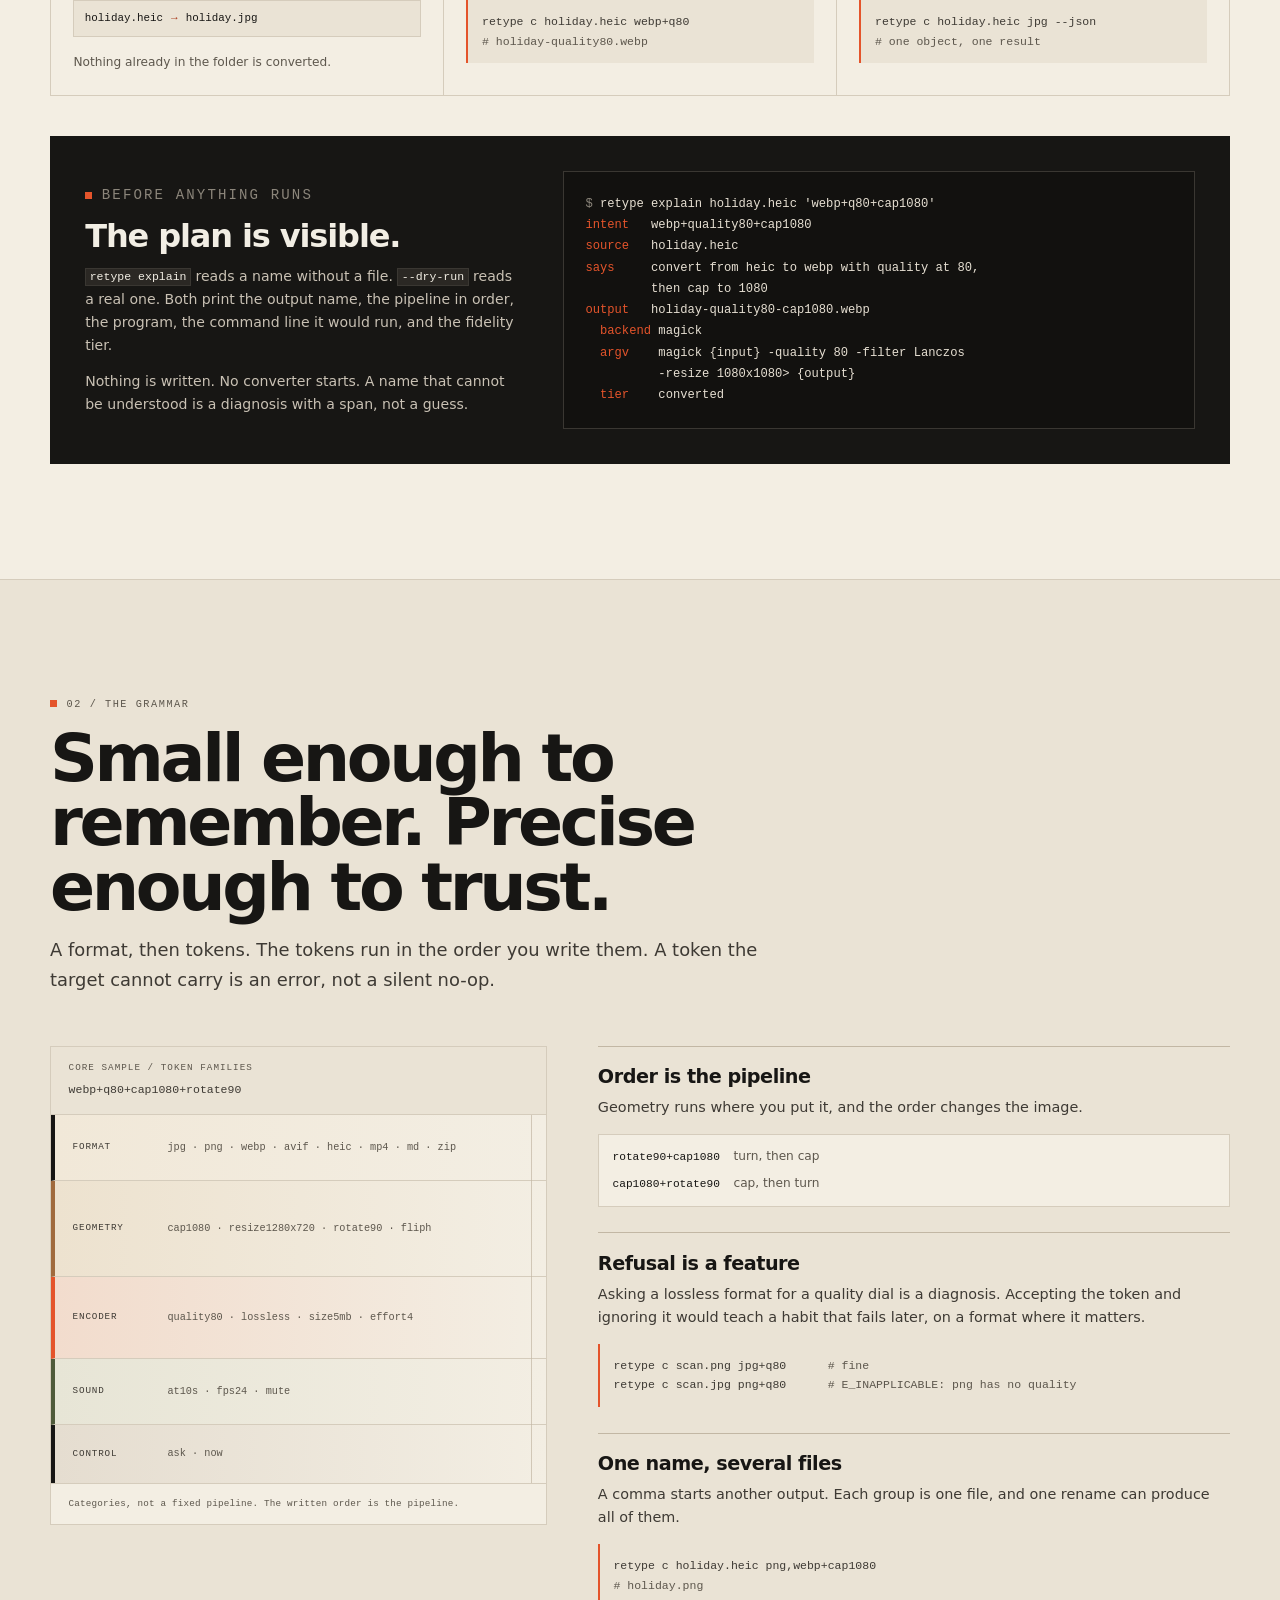
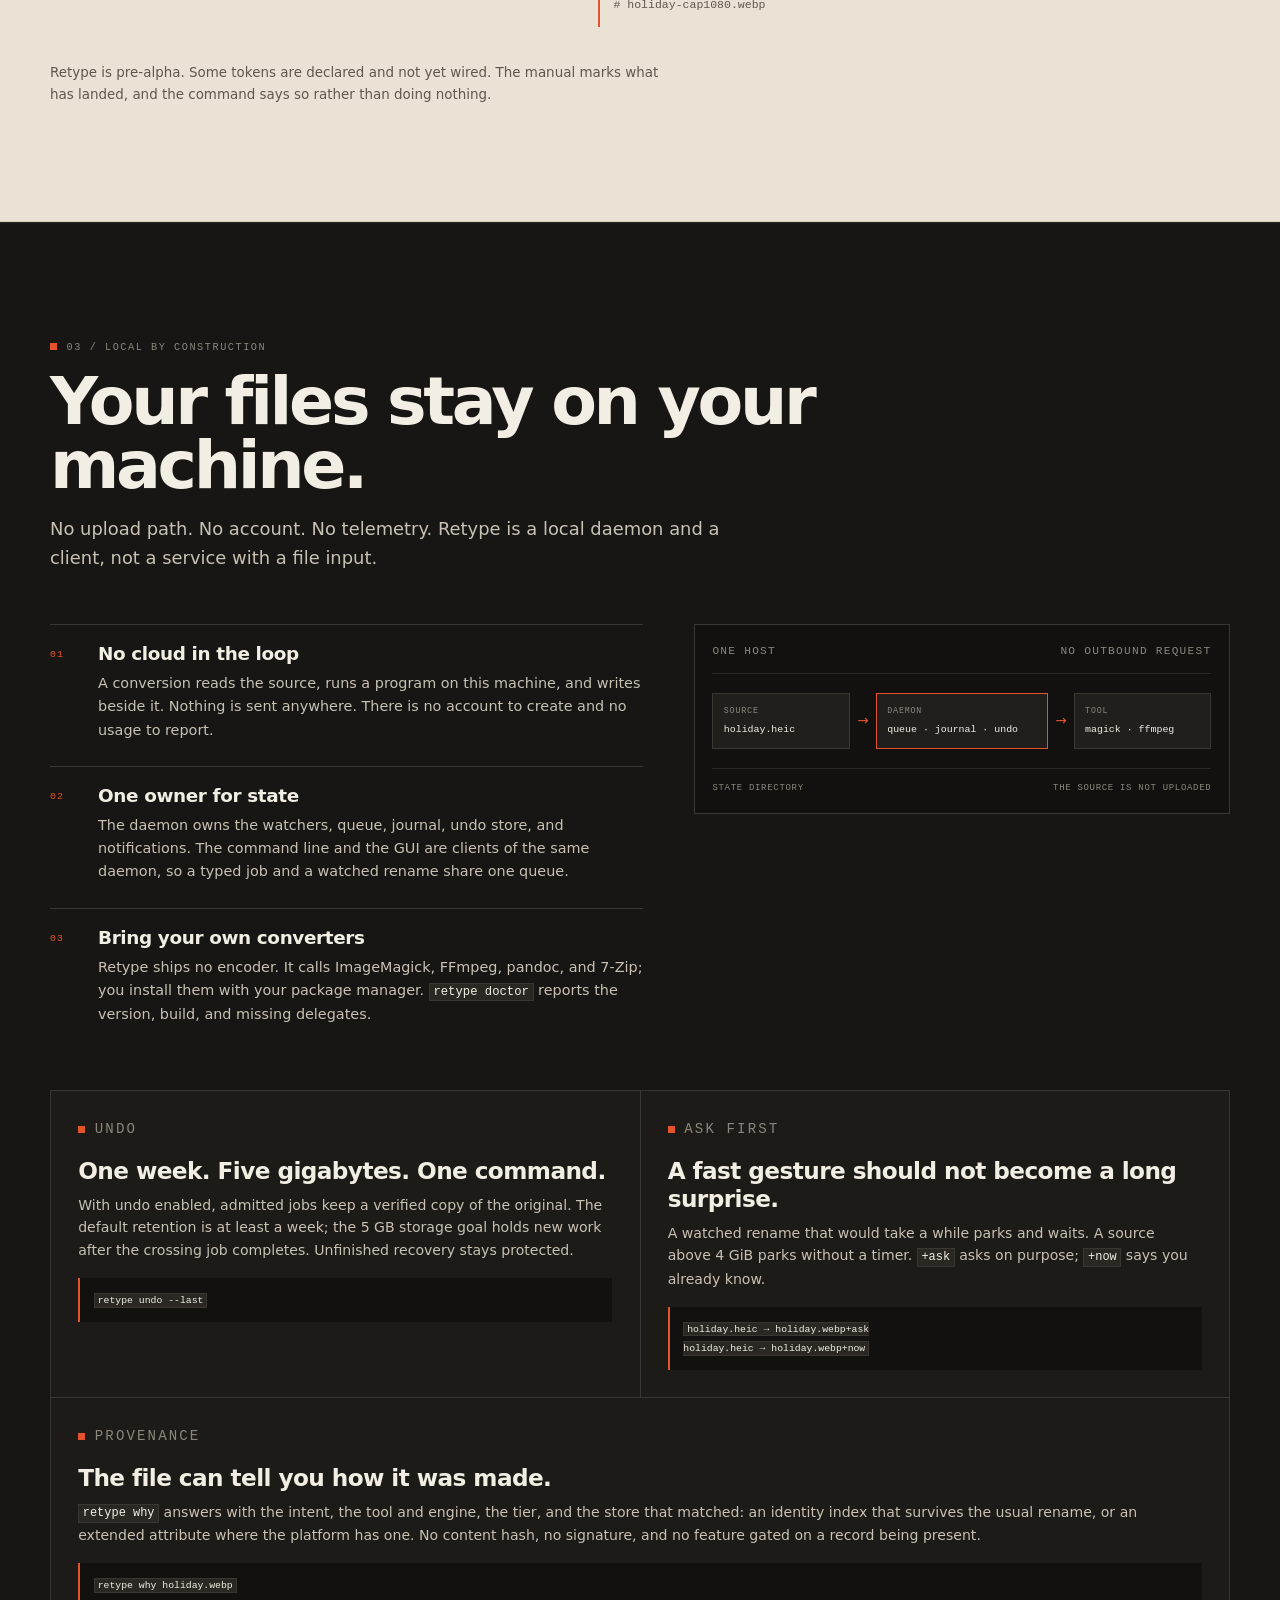
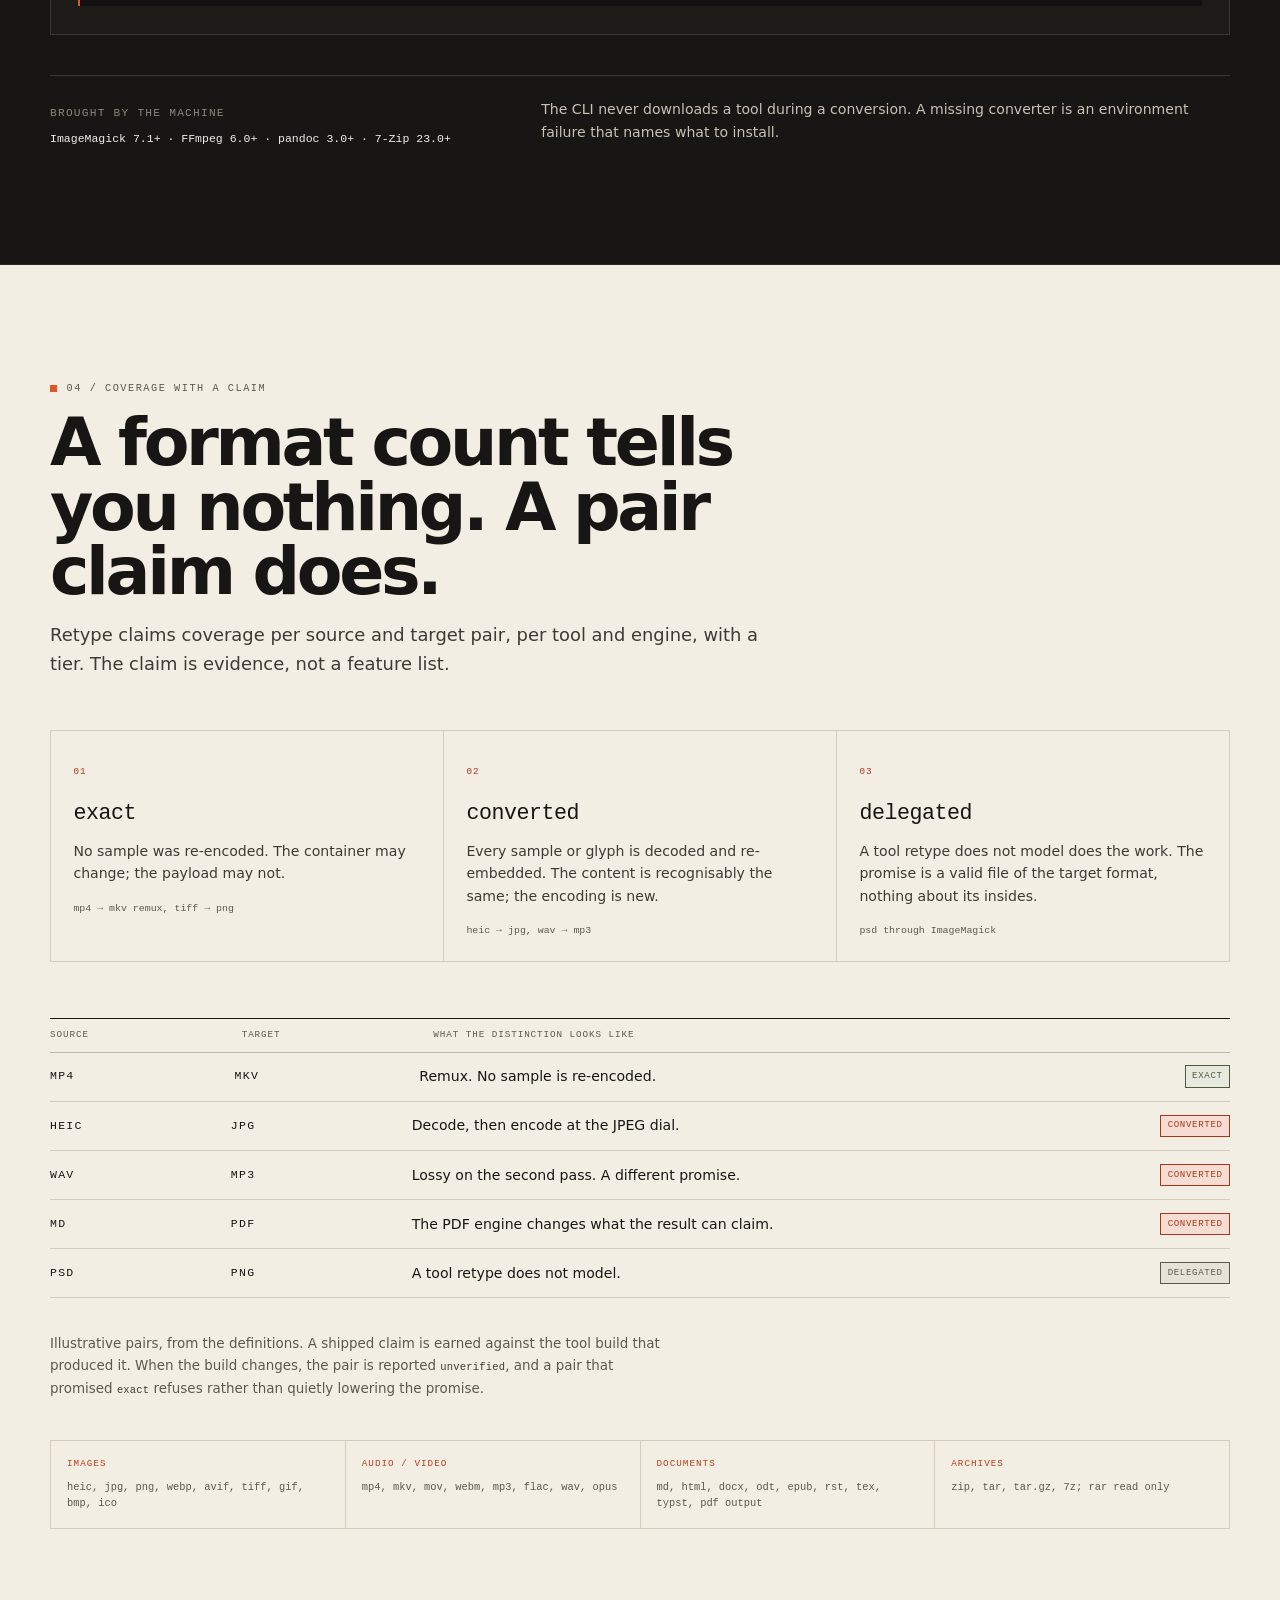
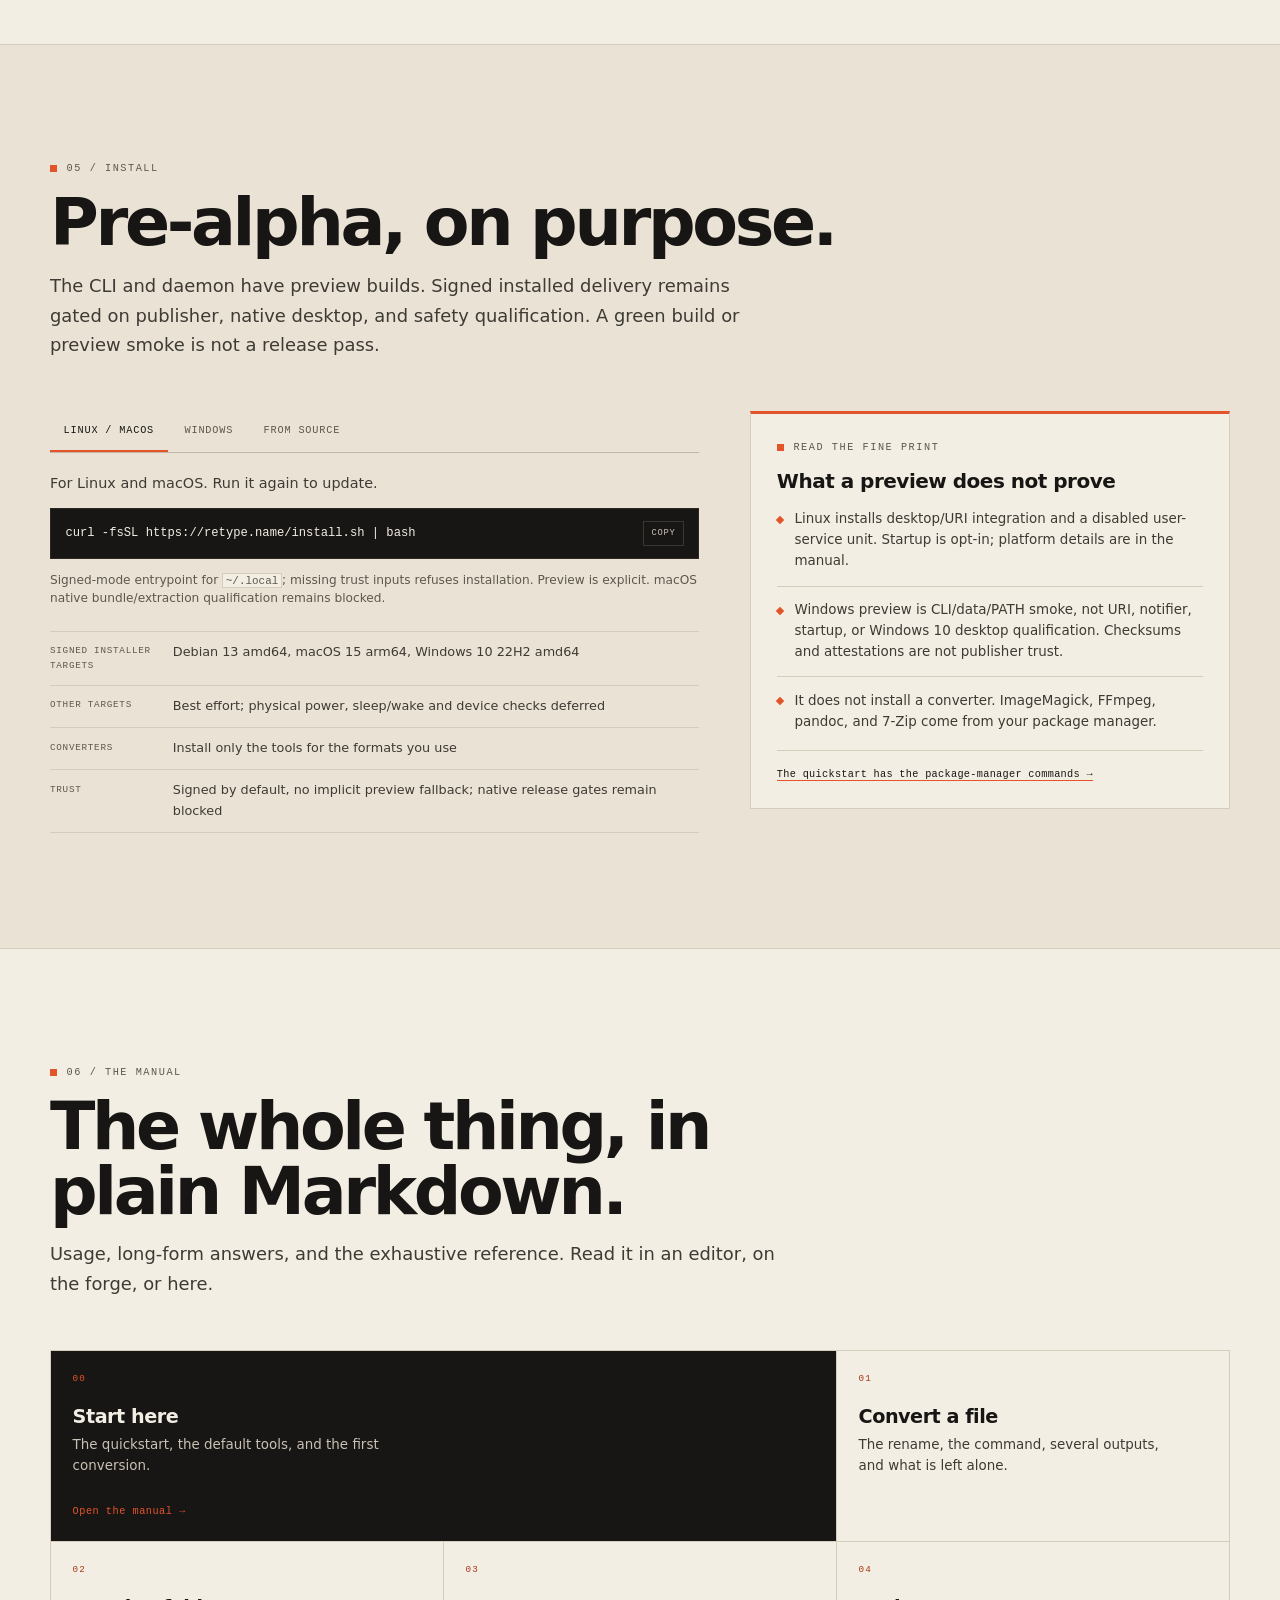
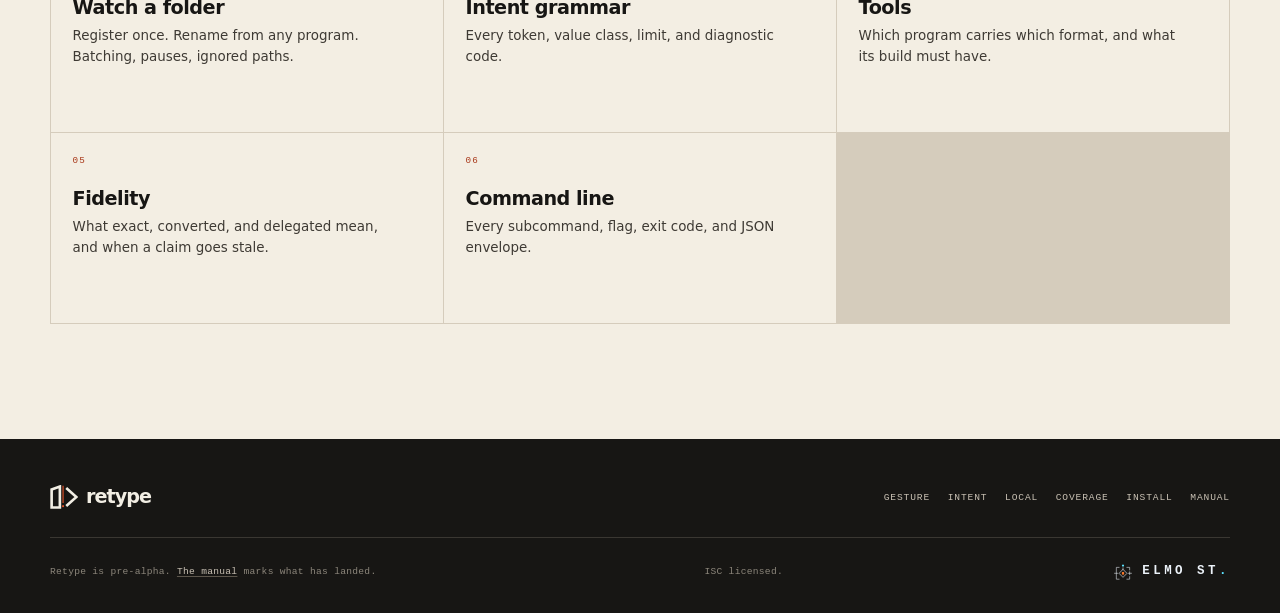
==== commit 3558bf74: "chore: rename studio identity from Lapilli Works to Elmo St." ====
--- a/sites/product/index.html
+++ b/sites/product/index.html
@@ -503,7 +503,7 @@
 						<div class="tab-panel" id="install-source" role="tabpanel" aria-labelledby="tab-source" hidden>
 							<p>With a Rust toolchain, 1.88 or newer. The source tier is the CLI only.</p>
 							<div class="command">
-								<code>cargo install --git https://github.com/LapilliWorks/retype retype-cli</code>
+								<code>cargo install --git https://github.com/stelmost/retype retype-cli</code>
 								<button type="button" data-copy aria-label="Copy source install command">Copy</button>
 							</div>
 							<p class="small">The binary includes the daemon, but no user service, URI registration, or notifier bundle. A workaround, not the supported path.</p>
@@ -599,9 +599,9 @@
 		<div class="wrap footer-bottom">
 			<p>Retype is pre-alpha. <a href="/docs/">The manual</a> marks what has landed.</p>
 			<p>ISC licensed.</p>
-			<a class="footer-studio" href="https://lapil.li" aria-label="Lapilli Works">
-				<img src="public/lapilli-wordmark-reversed.svg" alt="Lapilli" width="1000" height="686" loading="lazy" decoding="async">
-				<span>Works</span>
+			<a class="footer-studio" href="https://elmo.st" aria-label="Elmo St.">
+				<img src="public/elmo-st-mark-reversed.svg" alt="" width="512" height="512" loading="lazy" decoding="async">
+				<span class="footer-studio-name">ELMO ST<span class="footer-studio-dot">.</span></span>
 			</a>
 		</div>
 	</footer>
--- a/sites/product/assets/styles.css
+++ b/sites/product/assets/styles.css
@@ -1847,31 +1847,32 @@
 }
 
 .footer-studio {
-	--wordmark-height: 19px;
+	--mark-size: 24px;
 	display: inline-flex;
-	align-items: baseline;
-	gap: 0.4rem;
+	align-items: center;
+	gap: 0.45rem;
 	text-decoration: none;
 }
 
 .footer-studio img {
-	width: auto;
-	height: var(--wordmark-height);
-}
-
-.footer-studio span {
-	transform: translateY(calc(var(--wordmark-height) * -0.292));
-}
-
-.footer-studio span {
-	font-size: 0.8rem;
-	font-weight: 600;
-	letter-spacing: -0.02em;
-	color: #c9c1b4;
-}
-
-.footer-studio:hover span {
-	color: var(--cream);
+	width: var(--mark-size);
+	height: var(--mark-size);
+}
+
+.footer-studio-name {
+	font-family: var(--mono);
+	font-size: 0.78rem;
+	font-weight: 700;
+	letter-spacing: 0.28em;
+	color: #ECF2F9;
+}
+
+.footer-studio-dot {
+	color: #5CE1FF;
+}
+
+.footer-studio:hover .footer-studio-name {
+	color: #ffffff;
 }
 
 /* ---------- motion ---------- */
